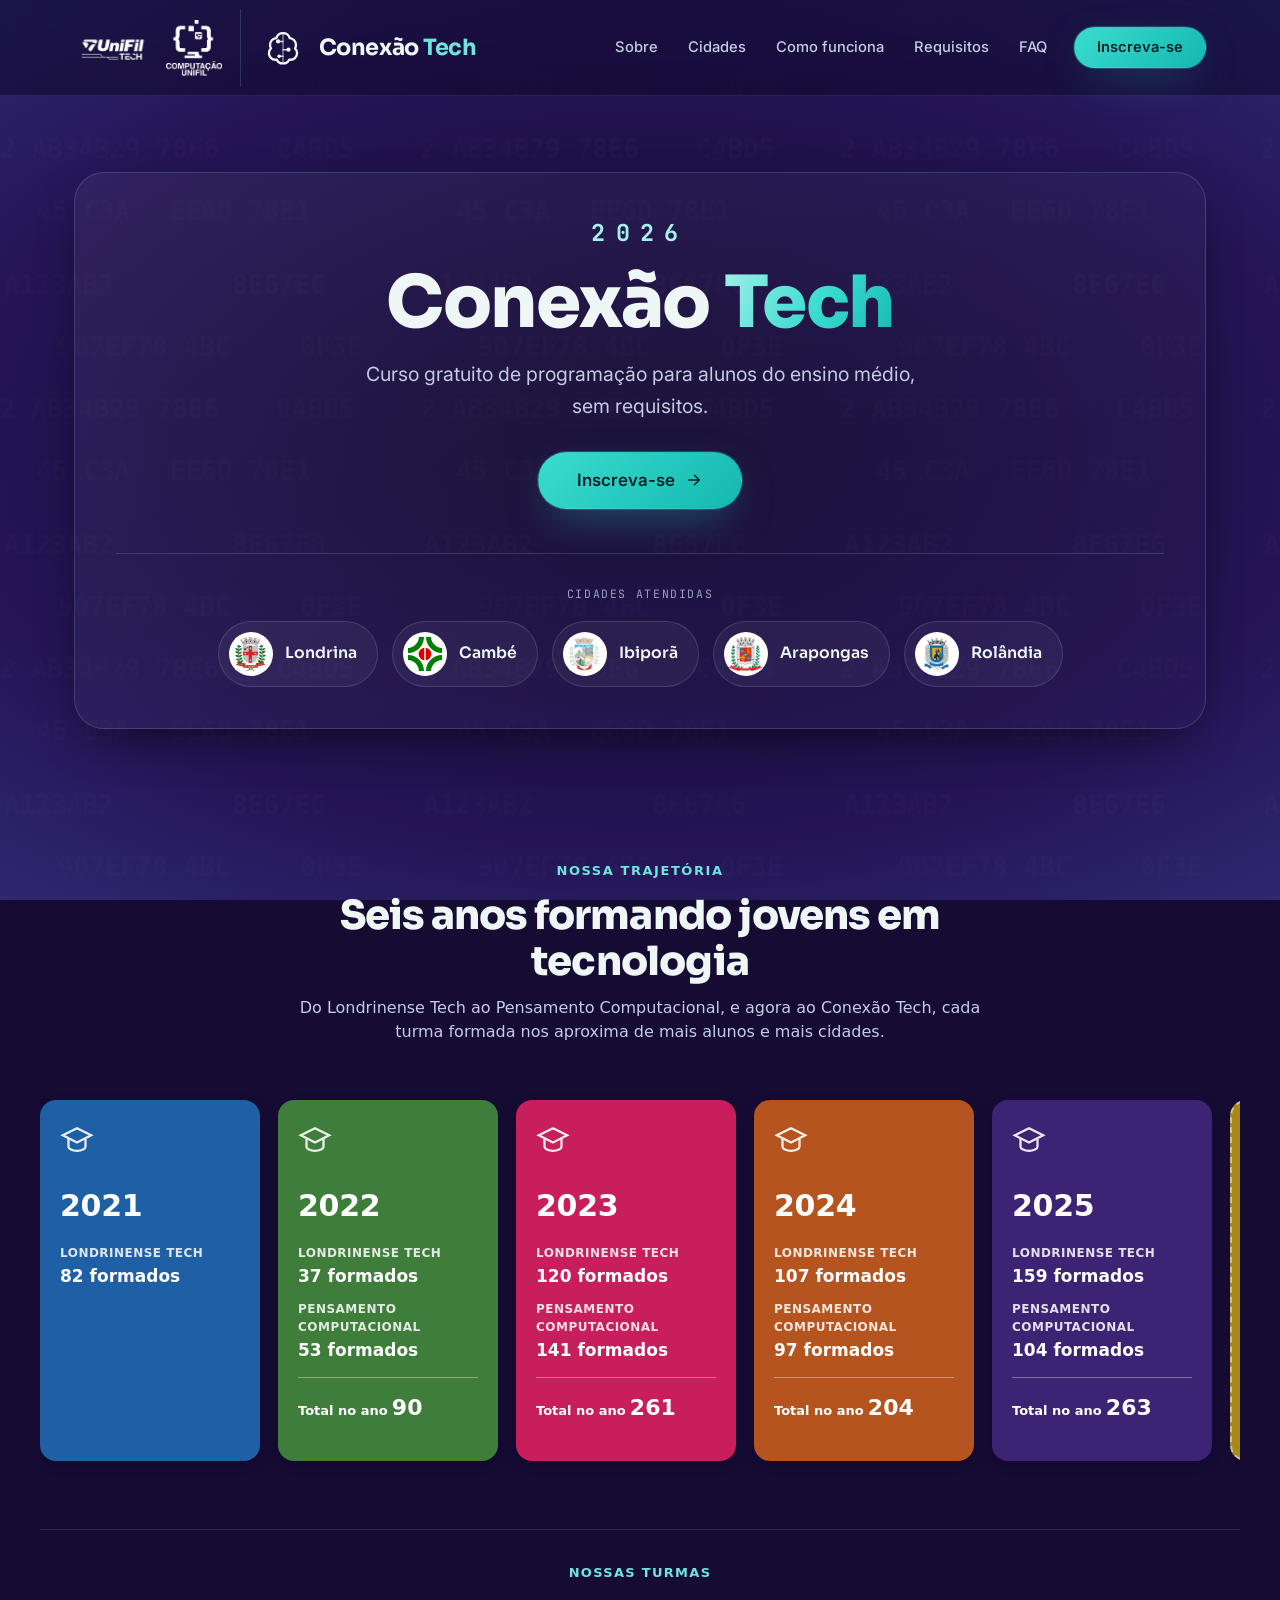
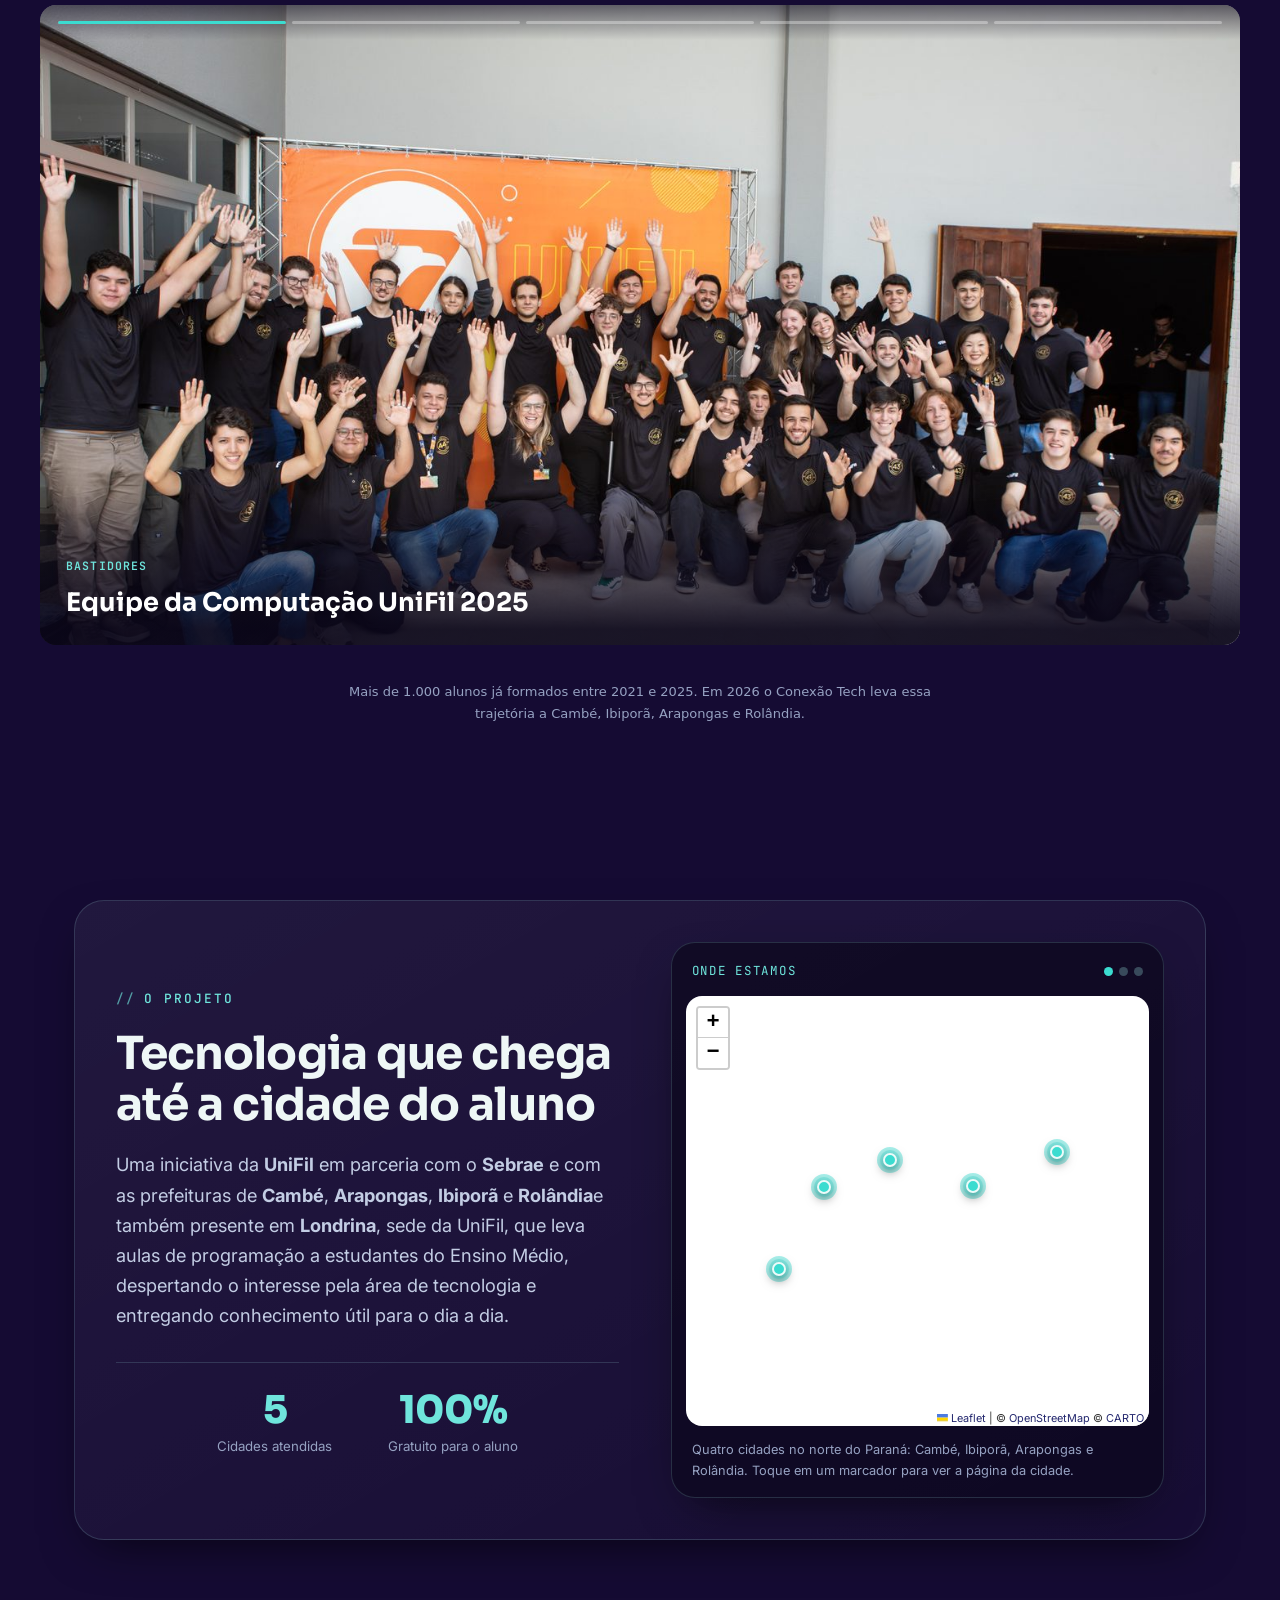
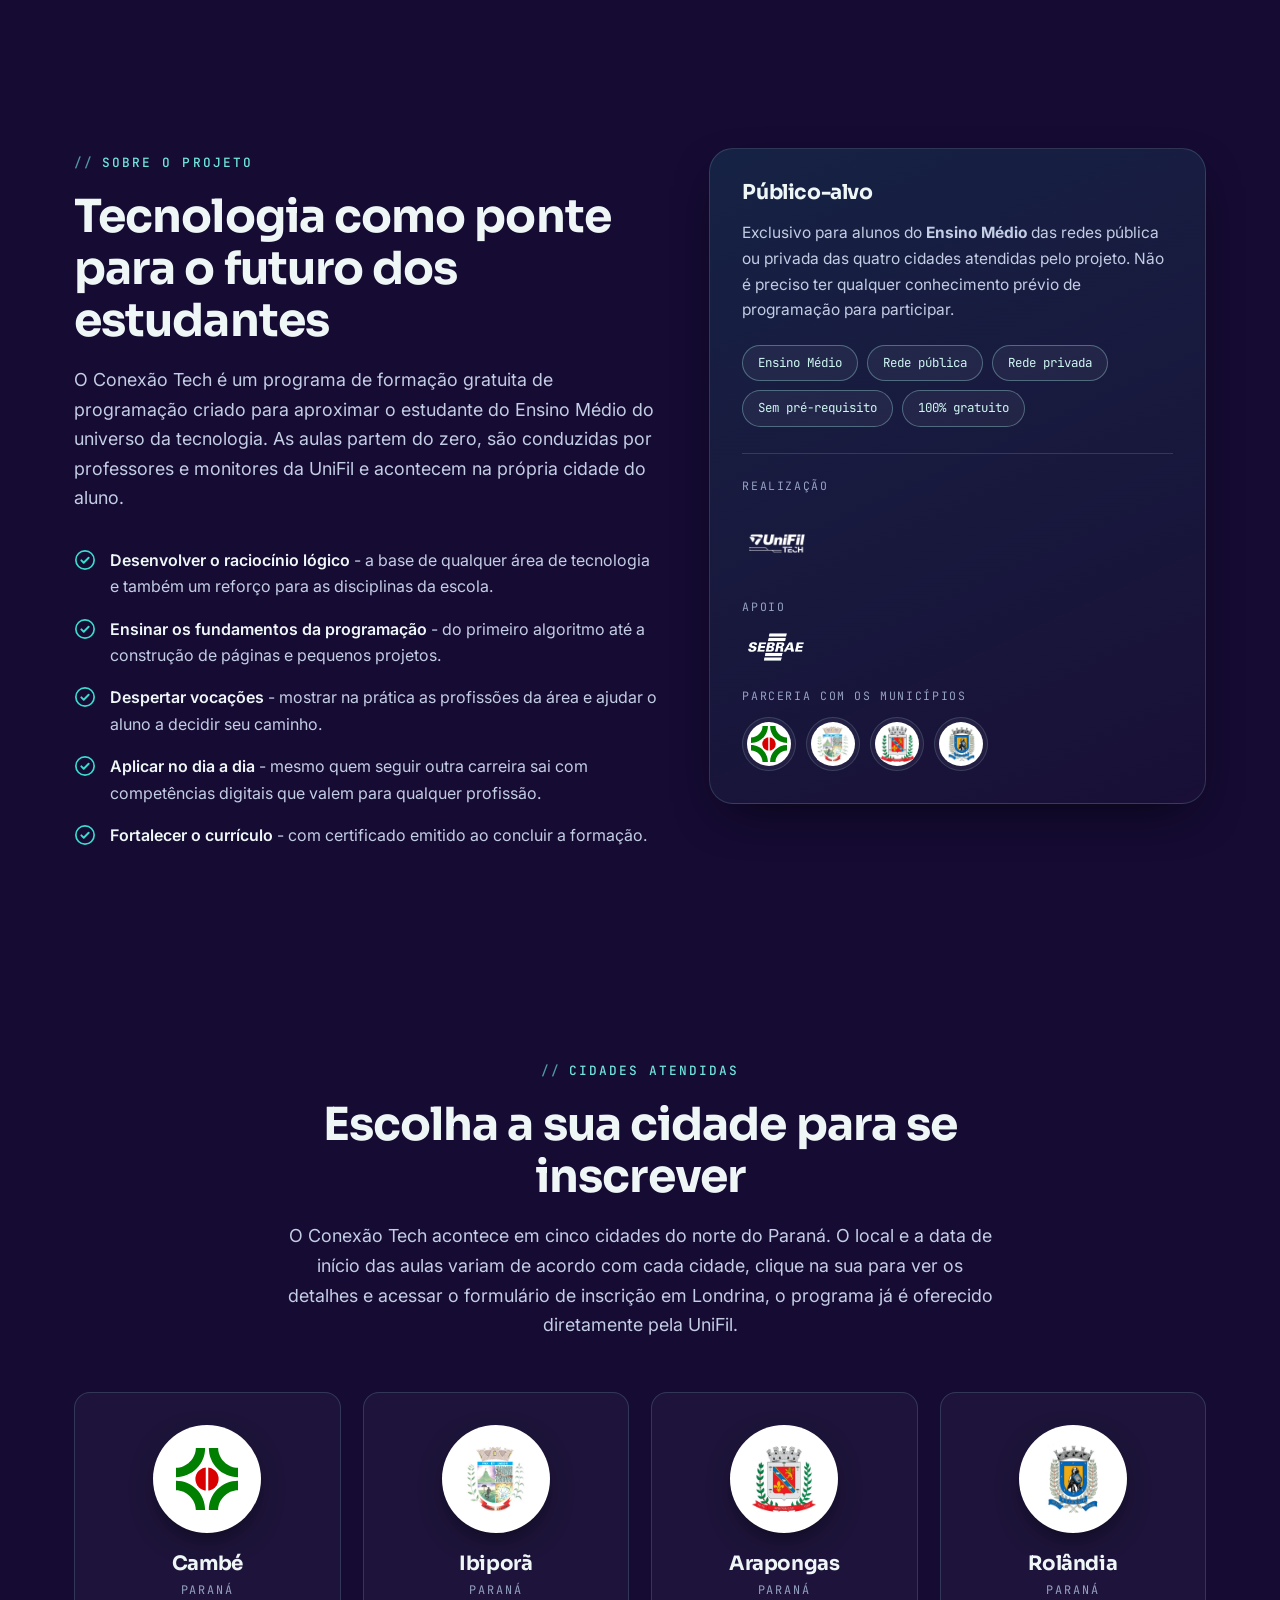
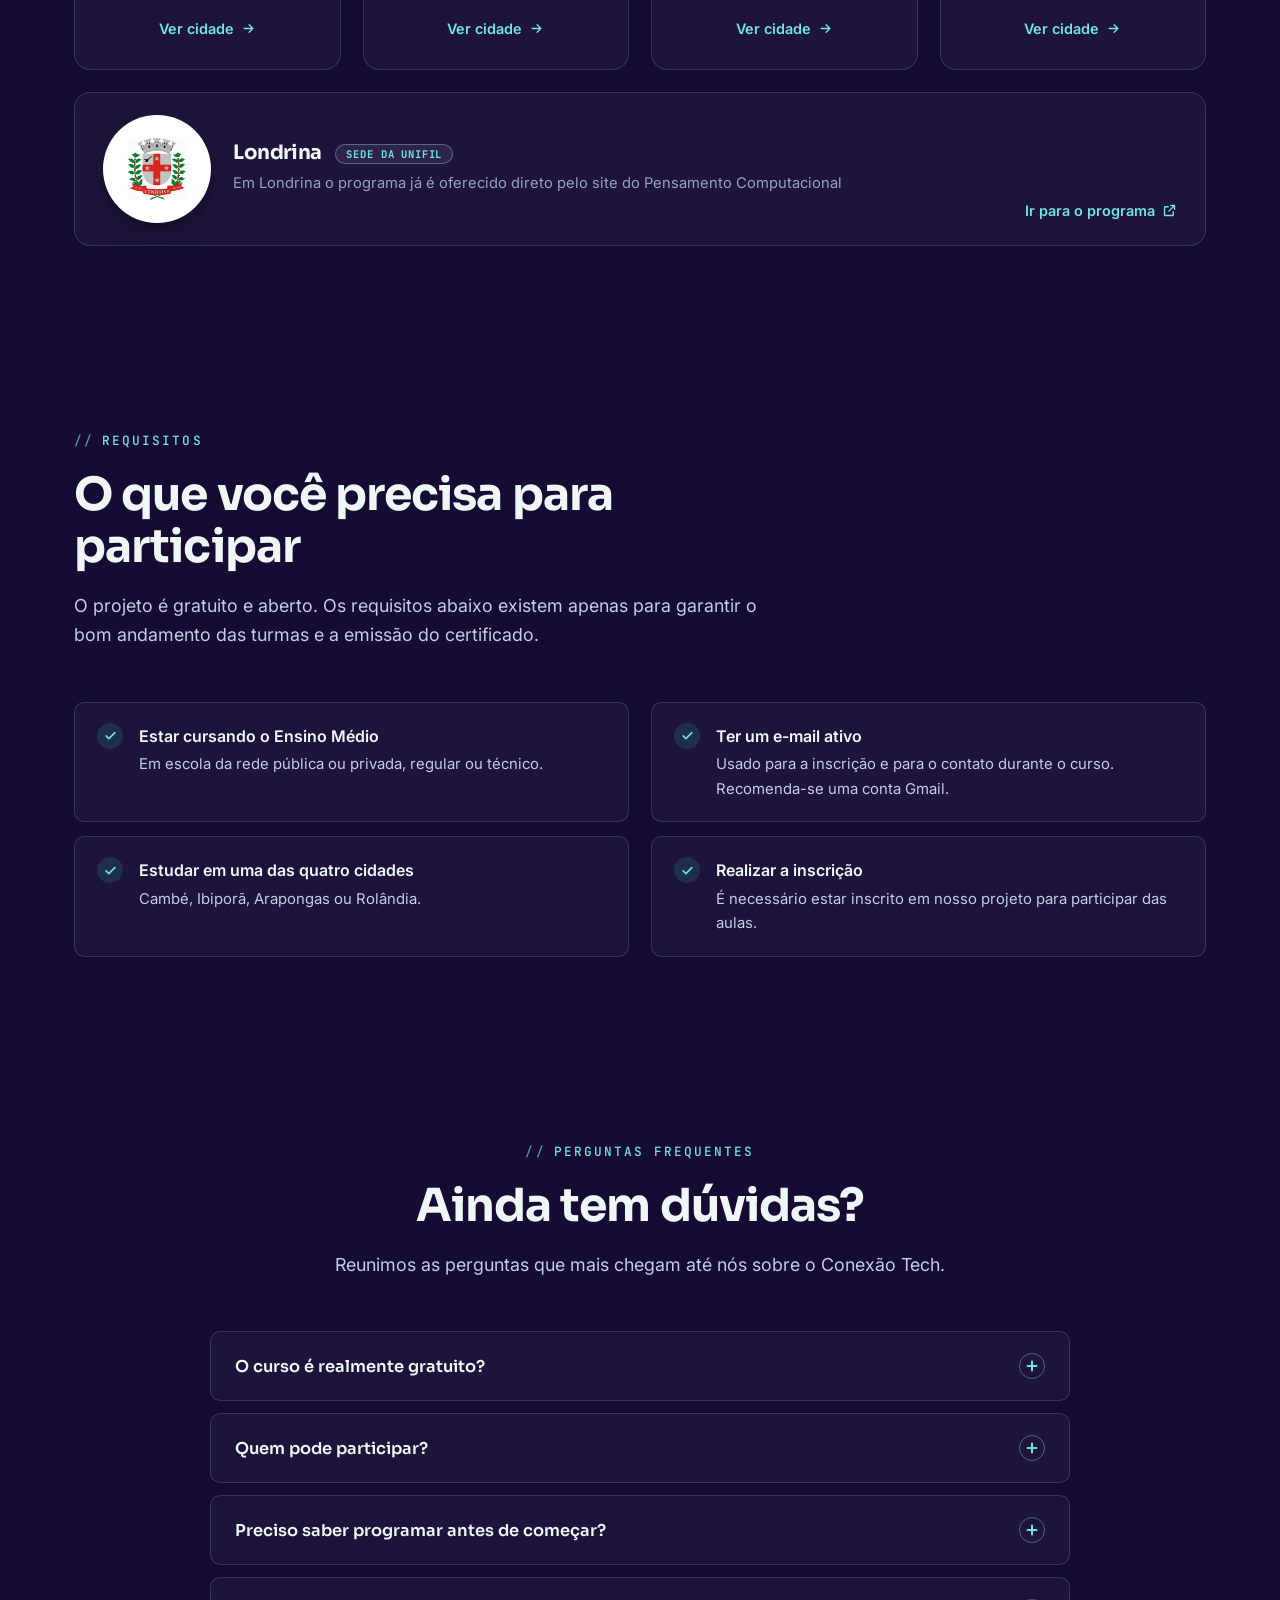
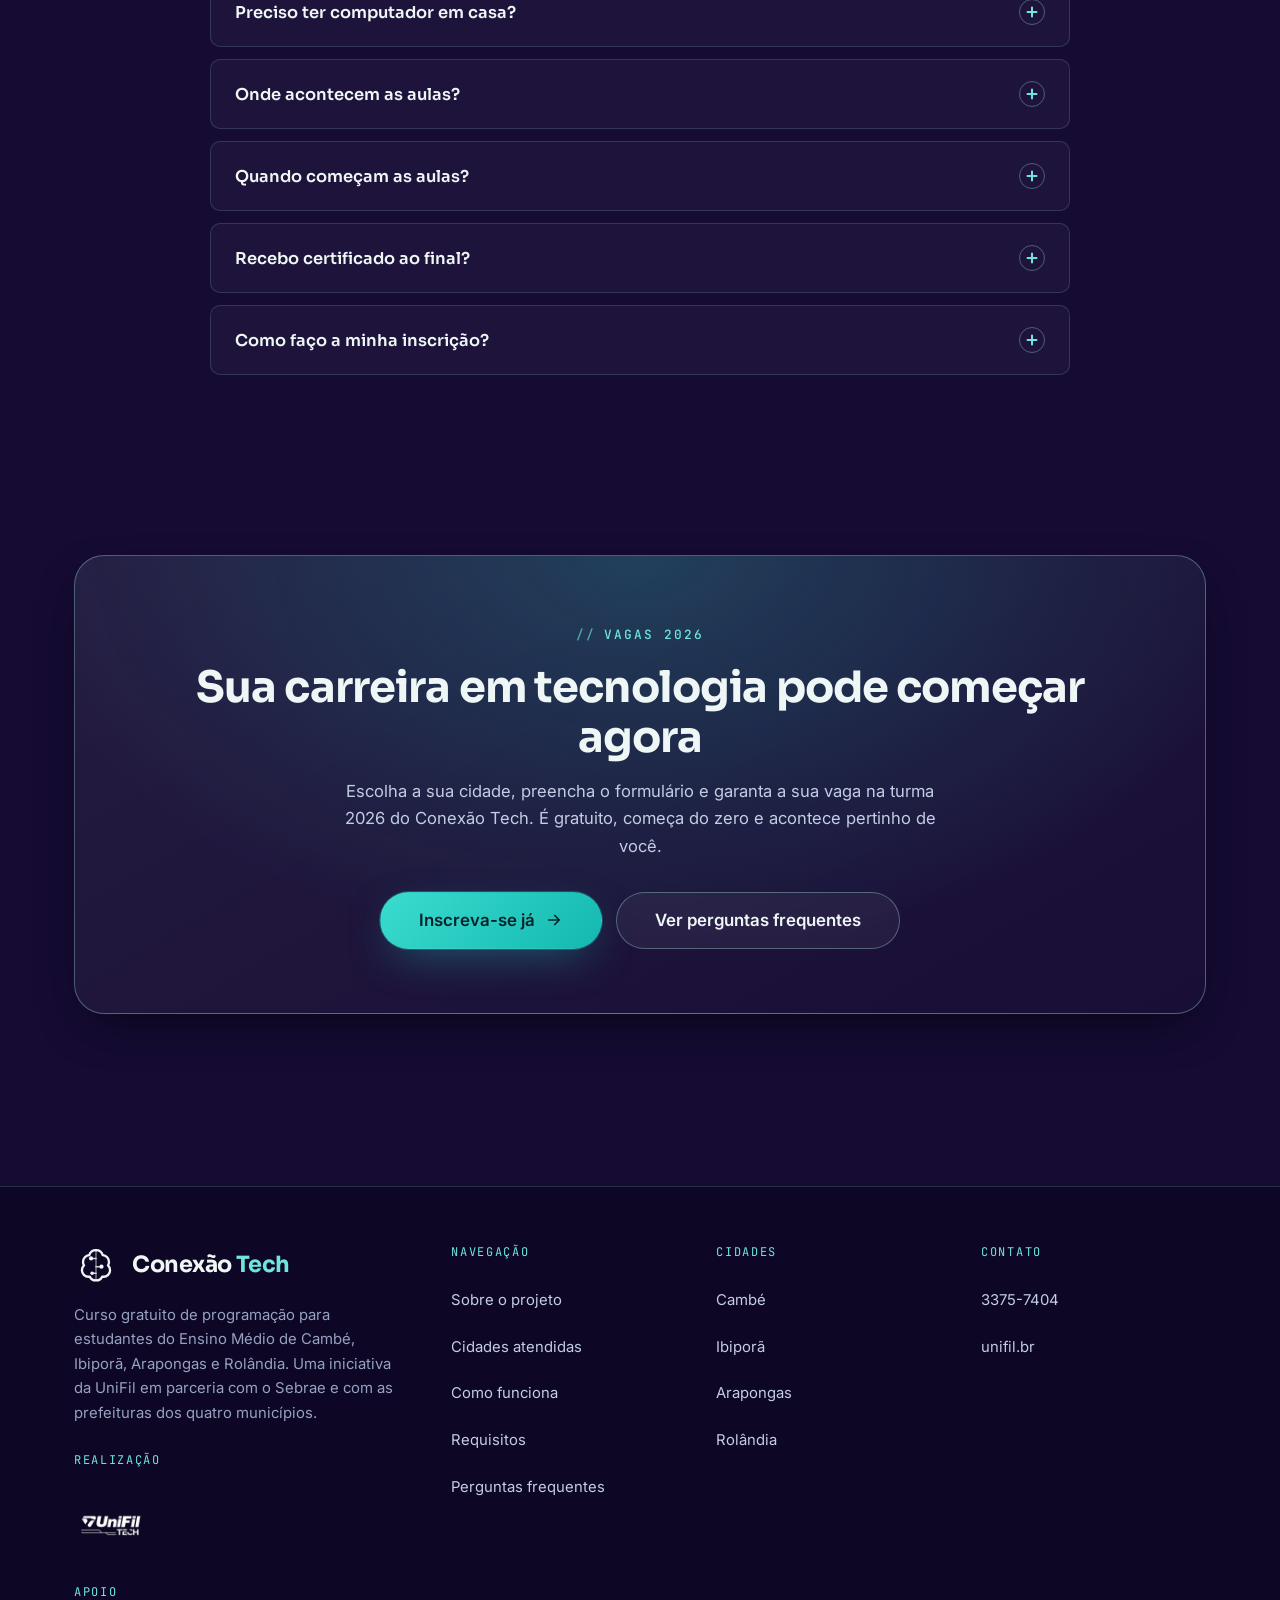
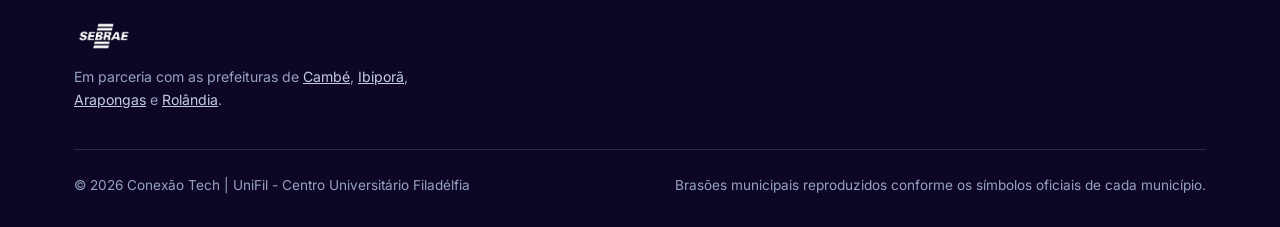
==== index.html @ 0df966fc "Adicionado Número de Telefone" ====
<!DOCTYPE html>
<html lang="pt-BR">
<head>
  <meta charset="UTF-8">
  <meta name="viewport" content="width=device-width, initial-scale=1">
  <title>Conexão Tech 2026 | UniFil</title>
  <meta name="description" content="Conexão Tech é um curso gratuito de programação para estudantes do Ensino Médio de Cambé, Ibiporã, Arapongas e Rolândia (PR). Uma iniciativa da UniFil em parceria com o Sebrae.">
  <meta name="theme-color" content="#150b33">

  <!-- TROQUE https://exemplo.com.br pelo domínio real ao publicar (og:image e
       canonical exigem URL absoluta para funcionar no WhatsApp e no Facebook). -->
  <link rel="canonical" href="https://exemplo.com.br/">

  <meta property="og:type" content="website">
  <meta property="og:url" content="https://exemplo.com.br/">
  <meta property="og:title" content="Conexão Tech 2026 — Curso gratuito de programação">
  <meta property="og:description" content="Formação gratuita em programação para alunos do Ensino Médio de Cambé, Ibiporã, Arapongas e Rolândia (PR).">
  <meta property="og:locale" content="pt_BR">
  <meta property="og:image" content="https://exemplo.com.br/assets/og-cover.jpg">
  <meta property="og:image:width" content="1200">
  <meta property="og:image:height" content="630">
  <meta property="og:image:alt" content="Conexão Tech 2026 — curso gratuito de programação em Cambé, Ibiporã, Arapongas e Rolândia. Realização UniFil e Sebrae.">
  <meta name="twitter:card" content="summary_large_image">

  <link rel="icon" href="assets/favicon.svg" type="image/svg+xml">
  <link rel="apple-touch-icon" href="assets/favicon.svg">

  <link rel="preconnect" href="https://fonts.googleapis.com">
  <link rel="preconnect" href="https://fonts.gstatic.com" crossorigin>
  <link href="https://fonts.googleapis.com/css2?family=Sora:wght@400;600;700;800&family=Inter:wght@400;500;600;700&family=JetBrains+Mono:wght@400;500;700&display=swap" rel="stylesheet">

  <!-- Leaflet — biblioteca de mapa, hospedada localmente em assets/vendor/leaflet/
       (sem chave de API, sem serviço externo pago). -->
  <link rel="stylesheet" href="assets/vendor/leaflet/leaflet.css">

  <link rel="stylesheet" href="assets/css/styles.css">

  <!-- Marca que o JS está ativo: sem isso, o conteúdo com animação de entrada
       é exibido normalmente em vez de ficar invisível. -->
  <script>document.documentElement.classList.add('js');</script>
</head>
<body>

<a class="skip-link" href="#conteudo">Pular para o conteúdo</a>

<!-- =====================================================================
     HEADER FIXO — repetido em todas as páginas do site
     ================================================================== -->
<header class="site-header">
  <div class="container">
    <!-- Logos institucionais, sempre no início da barra: UniFil primeiro,
         Computação UniFil em seguida. Os arquivos em assets/logos/ são
         compartilhados por todas as páginas — trocá-los atualiza o site todo. -->
    <div class="header-brands">
      <a class="header-brand" href="https://unifil.br" target="_blank" rel="noopener"
         aria-label="UniFil — Centro Universitário Filadélfia, realizadora do projeto (abre em nova aba)">
        <img class="header-brand__logo logo-unifil" src="assets/logos/unifil.png" alt="UniFil" width="320" height="320">
      </a>
      <a class="header-brand header-brand--square" href="https://unifil.br/pensamentocomputacional/" target="_blank" rel="noopener"
         aria-label="Computação UniFil (abre em nova aba)">
        <img class="header-brand__logo" src="assets/logos/computacao-unifil.png" alt="Computação UniFil" width="237" height="238">
      </a>
    </div>

    <a class="brand" href="index.html" aria-label="Conexão Tech — página inicial">
      <svg class="brand__mark" viewBox="0 0 40 40" fill="none" aria-hidden="true" focusable="false">
        <path d="M20 6.5c-2.9 0-5.3 1.9-6.1 4.5-3.2.3-5.7 3-5.7 6.2 0 1.2.3 2.3.9 3.2-1.2 1.1-1.9 2.6-1.9 4.3 0 3.3 2.7 6 6 6 .4 0 .8 0 1.2-.1.9 2 2.9 3.4 5.2 3.4"
              stroke="currentColor" stroke-width="2.1" stroke-linecap="round" stroke-linejoin="round"/>
        <path d="M20 6.5c2.9 0 5.3 1.9 6.1 4.5 3.2.3 5.7 3 5.7 6.2 0 1.2-.3 2.3-.9 3.2 1.2 1.1 1.9 2.6 1.9 4.3 0 3.3-2.7 6-6 6-.4 0-.8 0-1.2-.1-.9 2-2.9 3.4-5.2 3.4"
              stroke="currentColor" stroke-width="2.1" stroke-linecap="round" stroke-linejoin="round"/>
        <path d="M20 7v27" stroke="currentColor" stroke-width="1.3" opacity=".5"/>
        <path d="M20 14h-4.5M20 21.5h5M20 27.5h-3.5" stroke="currentColor" stroke-width="1.4" stroke-linecap="round" opacity=".85"/>
        <circle cx="15.5" cy="14" r="1.9" fill="currentColor"/>
        <circle cx="25" cy="21.5" r="1.9" fill="currentColor"/>
        <circle cx="16.5" cy="27.5" r="1.6" fill="currentColor"/>
      </svg>
      <span class="brand__name">Conexão <span>Tech</span></span>
    </a>

    <nav class="nav" id="menu-principal" aria-label="Navegação principal">
      <a class="nav__link" href="index.html#sobre">Sobre</a>
      <a class="nav__link" href="index.html#cidades">Cidades</a>
      <a class="nav__link" href="index.html#como-funciona">Como funciona</a>
      <a class="nav__link" href="index.html#requisitos">Requisitos</a>
      <a class="nav__link" href="index.html#faq">FAQ</a>
      <a class="btn btn--primary header-cta" href="index.html#cidades">Inscreva-se</a>
    </nav>

    <button class="nav-toggle" type="button" aria-expanded="false" aria-controls="menu-principal" aria-label="Abrir menu">
      <span></span><span></span><span></span>
    </button>
  </div>
</header>

<main id="conteudo">

  <!-- ===================================================================
       HERO — título, chamada, inscrição e loop das cidades atendidas
       ================================================================ -->
  <section class="hero hero--intro">
    <div class="container">
      <div class="hero__frame">
        <div class="hero__stack">

          <p class="hero__year">2026</p>
          <h1 class="hero__title">Conexão <span>Tech</span></h1>

          <p class="hero__text">
            Curso gratuito de programação para alunos do ensino médio, sem requisitos.
          </p>

          <div class="hero__actions">
            <a class="btn btn--primary btn--lg" href="#cidades">
              Inscreva-se
              <svg class="btn__icon" viewBox="0 0 24 24" fill="none" aria-hidden="true">
                <path d="M5 12h14M13 6l6 6-6 6" stroke="currentColor" stroke-width="2.2" stroke-linecap="round" stroke-linejoin="round"/>
              </svg>
            </a>
          </div>

          <!-- Loop de logos das cidades atendidas.
               A faixa traz DUAS cópias da mesma lista: a segunda existe só para
               que o deslocamento de -50% recomece sem emenda visível, por isso
               vai marcada com aria-hidden e fora da ordem de tabulação. -->
          <div class="logo-loop">
            <p class="logo-loop__label" id="logo-loop-titulo">Cidades atendidas</p>

            <div class="logo-loop__viewport">
              <div class="logo-loop__track" aria-labelledby="logo-loop-titulo">

                <a class="logo-loop__item" href="https://unifil.br/pensamentocomputacional/" target="_blank" rel="noopener">
                  <span class="logo-loop__crest"><img src="assets/brasoes/londrina.jpg" alt="" width="200" height="200" loading="lazy"></span>
                  Londrina
                </a>
                <a class="logo-loop__item" href="cambe.html">
                  <span class="logo-loop__crest"><img src="assets/brasoes/cambe.svg" alt="" width="200" height="200" loading="lazy"></span>
                  Cambé
                </a>
                <a class="logo-loop__item" href="ibipora.html">
                  <span class="logo-loop__crest"><img src="assets/brasoes/ibipora.jpg" alt="" width="200" height="200" loading="lazy"></span>
                  Ibiporã
                </a>
                <a class="logo-loop__item" href="arapongas.html">
                  <span class="logo-loop__crest"><img src="assets/brasoes/arapongas.jpg" alt="" width="200" height="200" loading="lazy"></span>
                  Arapongas
                </a>
                <a class="logo-loop__item" href="rolandia.html">
                  <span class="logo-loop__crest"><img src="assets/brasoes/rolandia.jpg" alt="" width="200" height="200" loading="lazy"></span>
                  Rolândia
                </a>

                <!-- cópia técnica, apenas para o loop contínuo -->
                <a class="logo-loop__item" href="https://unifil.br/pensamentocomputacional/" target="_blank" rel="noopener" aria-hidden="true" tabindex="-1">
                  <span class="logo-loop__crest"><img src="assets/brasoes/londrina.jpg" alt="" width="200" height="200" loading="lazy"></span>
                  Londrina
                </a>
                <a class="logo-loop__item" href="cambe.html" aria-hidden="true" tabindex="-1">
                  <span class="logo-loop__crest"><img src="assets/brasoes/cambe.svg" alt="" width="200" height="200" loading="lazy"></span>
                  Cambé
                </a>
                <a class="logo-loop__item" href="ibipora.html" aria-hidden="true" tabindex="-1">
                  <span class="logo-loop__crest"><img src="assets/brasoes/ibipora.jpg" alt="" width="200" height="200" loading="lazy"></span>
                  Ibiporã
                </a>
                <a class="logo-loop__item" href="arapongas.html" aria-hidden="true" tabindex="-1">
                  <span class="logo-loop__crest"><img src="assets/brasoes/arapongas.jpg" alt="" width="200" height="200" loading="lazy"></span>
                  Arapongas
                </a>
                <a class="logo-loop__item" href="rolandia.html" aria-hidden="true" tabindex="-1">
                  <span class="logo-loop__crest"><img src="assets/brasoes/rolandia.jpg" alt="" width="200" height="200" loading="lazy"></span>
                  Rolândia
                </a>

              </div>
            </div>
          </div>

        </div>
      </div>
    </div>
  </section>

  <!-- ===================================================================
       LINHA DO TEMPO — Londrinense Tech + Pensamento Computacional
       ================================================================ -->
  <section id="linha-do-tempo" aria-labelledby="lt-titulo">
    <div class="lt-cabecalho">
      <span class="lt-eyebrow">Nossa trajetória</span>
      <h2 id="lt-titulo">Seis anos formando jovens em tecnologia</h2>
      <p class="lt-sub">
        Do Londrinense Tech ao Pensamento Computacional, e agora ao Conexão Tech,
        cada turma formada nos aproxima de mais alunos e mais cidades.
      </p>
    </div>

    <div class="lt-trilha" role="list">

      <article class="lt-card ano-2021" role="listitem">
        <svg class="lt-icone" viewBox="0 0 24 24" fill="none" stroke="currentColor" stroke-width="1.6">
          <path d="M12 3 2 8l10 5 10-5-10-5Z"/><path d="M6 10.5V16c0 1.5 2.7 3 6 3s6-1.5 6-3v-5.5"/>
        </svg>
        <div class="lt-ano">2021</div>
        <div class="lt-linha">
          <strong>Londrinense Tech</strong>
          <span class="lt-valor">82 formados</span>
        </div>
      </article>

      <article class="lt-card ano-2022" role="listitem">
        <svg class="lt-icone" viewBox="0 0 24 24" fill="none" stroke="currentColor" stroke-width="1.6">
          <path d="M12 3 2 8l10 5 10-5-10-5Z"/><path d="M6 10.5V16c0 1.5 2.7 3 6 3s6-1.5 6-3v-5.5"/>
        </svg>
        <div class="lt-ano">2022</div>
        <div class="lt-linha">
          <strong>Londrinense Tech</strong>
          <span class="lt-valor">37 formados</span>
        </div>
        <div class="lt-linha">
          <strong>Pensamento Computacional</strong>
          <span class="lt-valor">53 formados</span>
        </div>
        <div class="lt-total">
          <strong>Total no ano</strong>
          <span class="lt-valor">90</span>
        </div>
      </article>

      <article class="lt-card ano-2023" role="listitem">
        <svg class="lt-icone" viewBox="0 0 24 24" fill="none" stroke="currentColor" stroke-width="1.6">
          <path d="M12 3 2 8l10 5 10-5-10-5Z"/><path d="M6 10.5V16c0 1.5 2.7 3 6 3s6-1.5 6-3v-5.5"/>
        </svg>
        <div class="lt-ano">2023</div>
        <div class="lt-linha">
          <strong>Londrinense Tech</strong>
          <span class="lt-valor">120 formados</span>
        </div>
        <div class="lt-linha">
          <strong>Pensamento Computacional</strong>
          <span class="lt-valor">141 formados</span>
        </div>
        <div class="lt-total">
          <strong>Total no ano</strong>
          <span class="lt-valor">261</span>
        </div>
      </article>

      <article class="lt-card ano-2024" role="listitem">
        <svg class="lt-icone" viewBox="0 0 24 24" fill="none" stroke="currentColor" stroke-width="1.6">
          <path d="M12 3 2 8l10 5 10-5-10-5Z"/><path d="M6 10.5V16c0 1.5 2.7 3 6 3s6-1.5 6-3v-5.5"/>
        </svg>
        <div class="lt-ano">2024</div>
        <div class="lt-linha">
          <strong>Londrinense Tech</strong>
          <span class="lt-valor">107 formados</span>
        </div>
        <div class="lt-linha">
          <strong>Pensamento Computacional</strong>
          <span class="lt-valor">97 formados</span>
        </div>
        <div class="lt-total">
          <strong>Total no ano</strong>
          <span class="lt-valor">204</span>
        </div>
      </article>

      <article class="lt-card ano-2025" role="listitem">
        <svg class="lt-icone" viewBox="0 0 24 24" fill="none" stroke="currentColor" stroke-width="1.6">
          <path d="M12 3 2 8l10 5 10-5-10-5Z"/><path d="M6 10.5V16c0 1.5 2.7 3 6 3s6-1.5 6-3v-5.5"/>
        </svg>
        <div class="lt-ano">2025</div>
        <div class="lt-linha">
          <strong>Londrinense Tech</strong>
          <span class="lt-valor">159 formados</span>
        </div>
        <div class="lt-linha">
          <strong>Pensamento Computacional</strong>
          <span class="lt-valor">104 formados</span>
        </div>
        <div class="lt-total">
          <strong>Total no ano</strong>
          <span class="lt-valor">263</span>
        </div>
      </article>

      <article class="lt-card ano-2026 andamento" role="listitem">
        <svg class="lt-icone" viewBox="0 0 24 24" fill="none" stroke="currentColor" stroke-width="1.6">
          <path d="M12 3 2 8l10 5 10-5-10-5Z"/><path d="M6 10.5V16c0 1.5 2.7 3 6 3s6-1.5 6-3v-5.5"/>
        </svg>
        <div class="lt-ano">2026</div>
        <div class="lt-linha">
          <strong>Londrinense Tech</strong>
          <span class="lt-valor">em andamento</span>
        </div>
        <div class="lt-linha">
          <strong>Pensamento Computacional</strong>
          <span class="lt-valor">em andamento</span>
        </div>
        <div class="lt-total">
          <strong>Conexão Tech chega a 4 novas cidades</strong>
        </div>
      </article>

    </div>

    <!-- =================================================================
         GALERIA — slideshow com fotos reais, troca automaticamente.
         Sem moldura: a imagem ocupa o espaço inteiro, com a barra de
         progresso e a legenda sobrepostas nela. Para adicionar/trocar uma
         foto: duplique um <li class="slide__item"> dentro de slide__trilha,
         ajuste o src/alt/legenda, e adicione o segmento correspondente em
         slide__progresso (mesma ordem/quantidade). data-intervalo, no
         data-slideshow, controla o tempo entre trocas (em milissegundos).
         ================================================================== -->
    <div class="lt-galeria">
      <p class="lt-galeria__titulo">Nossas turmas</p>

      <div class="slide" data-slideshow data-intervalo="10000"
           role="region" aria-roledescription="carrossel" aria-label="Fotos das turmas e formaturas do Conexão Tech">

        <div class="slide__viewport">
          <div class="slide__progresso" role="tablist" aria-label="Selecionar foto">
            <button class="slide__seg is-ativo" type="button" role="tab" aria-selected="true" aria-label="Foto 1 de 5"><span class="slide__seg-fill"></span></button>
            <button class="slide__seg" type="button" role="tab" aria-selected="false" aria-label="Foto 2 de 5"><span class="slide__seg-fill"></span></button>
            <button class="slide__seg" type="button" role="tab" aria-selected="false" aria-label="Foto 3 de 5"><span class="slide__seg-fill"></span></button>
            <button class="slide__seg" type="button" role="tab" aria-selected="false" aria-label="Foto 4 de 5"><span class="slide__seg-fill"></span></button>
            <button class="slide__seg" type="button" role="tab" aria-selected="false" aria-label="Foto 5 de 5"><span class="slide__seg-fill"></span></button>
          </div>

          <ul class="slide__trilha">

            <li class="slide__item is-ativo" role="group" aria-roledescription="slide" aria-label="1 de 5">
              <img src="assets/galeria/galeria-01-equipe-unifil.jpg" alt="Equipe do curso de Computação da UniFil reunida, todos com as mãos levantadas, em frente a um painel laranja da UniFil.">
              <div class="slide__legenda">
                <span class="slide__legenda-tag">Bastidores</span>
                <p>Equipe da Computação UniFil 2025</p>
              </div>
            </li>

            <li class="slide__item" role="group" aria-roledescription="slide" aria-label="2 de 5">
              <img src="assets/galeria/galeria-02-equipe-unifil.jpg" alt="Cinco integrantes da equipe da Computação UniFil posando sorrindo em frente ao painel laranja da UniFil.">
              <div class="slide__legenda">
                <span class="slide__legenda-tag">Bastidores</span>
                <p>Equipe da Computação UniFil 2025</p>
              </div>
            </li>

            <li class="slide__item" role="group" aria-roledescription="slide" aria-label="3 de 5">
              <img src="assets/galeria/galeria-03-formatura-pensamento-computacional.jpg" alt="Alunos no palco segurando certificados na formatura do Pensamento Computacional 2025, com o telão do evento ao fundo.">
              <div class="slide__legenda">
                <span class="slide__legenda-tag">Formatura 2025</span>
                <p>Pensamento Computacional</p>
              </div>
            </li>

            <li class="slide__item" role="group" aria-roledescription="slide" aria-label="4 de 5">
              <img src="assets/galeria/galeria-04-formatura-pensamento-computacional.jpg" alt="Outro ângulo da formatura do Pensamento Computacional 2025, com alunos formados e plateia em primeiro plano.">
              <div class="slide__legenda">
                <span class="slide__legenda-tag">Formatura 2025</span>
                <p>Pensamento Computacional</p>
              </div>
            </li>

            <li class="slide__item" role="group" aria-roledescription="slide" aria-label="5 de 5">
              <img src="assets/galeria/galeria-05-aula-pratica.jpg" alt="Alunos em uma aula prática de programação, sentados em computadores com exercícios de código nas telas.">
              <div class="slide__legenda">
                <span class="slide__legenda-tag">Em sala</span>
                <p>Aula prática de programação</p>
              </div>
            </li>

          </ul>

          <button class="slide__seta slide__seta--ant" type="button" aria-label="Foto anterior">
            <svg viewBox="0 0 24 24" fill="none" stroke="currentColor" stroke-width="2"><path d="M15 5 8 12l7 7"/></svg>
          </button>
          <button class="slide__seta slide__seta--prox" type="button" aria-label="Próxima foto">
            <svg viewBox="0 0 24 24" fill="none" stroke="currentColor" stroke-width="2"><path d="M9 5l7 7-7 7"/></svg>
          </button>
        </div>
      </div>
    </div>

    <p class="lt-rodape">
      Mais de 1.000 alunos já formados entre 2021 e 2025. Em 2026 o Conexão Tech leva essa
      trajetória a Cambé, Ibiporã, Arapongas e Rolândia.
    </p>
  </section>

  <!-- ===================================================================
       PANORAMA — números do projeto e mapa. Este conteúdo dividia o hero
       antes da nova abertura e passou a ocupar a faixa logo abaixo dele.
       ================================================================ -->
  <section class="section" id="panorama">
    <div class="container">
      <div class="hero__frame">
        <div class="hero__grid">

          <div class="hero__intro">
            <p class="eyebrow">O projeto</p>
            <h2 class="section-title">Tecnologia que chega até a cidade do aluno</h2>

            <p class="hero__text">
              Uma iniciativa da <strong>UniFil</strong> em parceria com o <strong>Sebrae</strong> e com as prefeituras
              de <strong>Cambé</strong>, <strong>Arapongas</strong>, <strong>Ibiporã</strong> e <strong>Rolândia</strong>e também presente em <strong>Londrina</strong>, sede da UniFil, que leva aulas de programação a estudantes do Ensino Médio,
              despertando o interesse pela área de tecnologia e entregando conhecimento útil para o dia a dia.
            </p>

            <!-- <dt> antes de <dd> conforme exige a lista de definição;
                 a ordem visual é invertida no CSS. -->
            <dl class="stats">
              <div class="stat">
                <dt class="stat__label">Cidades atendidas</dt>
                <dd class="stat__value" data-count="5">0</dd>
              </div>
              <div class="stat">
                <dt class="stat__label">Gratuito para o aluno</dt>
                <dd class="stat__value" data-count="100" data-suffix="%">0%</dd>
              </div>
            </dl>
          </div>

          <!-- Mapa real das cidades atendidas (Leaflet + tiles claros) -->
          <div class="map-panel">
            <div class="map-panel__head">
              <span class="map-panel__title">Onde estamos</span>
              <span class="map-panel__dots" aria-hidden="true"><i></i><i></i><i></i></span>
            </div>

            <!-- role="region" e não "img": o mapa contém marcadores e controles
                 focáveis, que role="img" removeria da árvore de acessibilidade. -->
            <div id="mapa" role="region"
                 aria-label="Mapa do norte do Paraná com marcações nas cidades de Londrina, Cambé, Ibiporã, Arapongas e Rolândia."></div>

            <p class="map-panel__note">
              Quatro cidades no norte do Paraná: Cambé, Ibiporã, Arapongas e Rolândia.
              Toque em um marcador para ver a página da cidade.
            </p>
          </div>

        </div>
      </div>
    </div>
  </section>

  <!-- ===================================================================
       SOBRE O PROJETO
       ================================================================ -->
  <section class="section" id="sobre">
    <div class="container">
      <div class="about__layout">

        <div class="reveal">
          <p class="eyebrow">Sobre o projeto</p>
          <h2 class="section-title">Tecnologia como ponte para o futuro dos estudantes</h2>
          <p class="section-lead section-lead--gap">
            O Conexão Tech é um programa de formação gratuita de programação criado para
            aproximar o estudante do Ensino Médio do universo da tecnologia. As aulas partem do zero,
            são conduzidas por professores e monitores da UniFil e acontecem na própria cidade do aluno.
          </p>

          <ul class="checklist">
            <li>
              <svg viewBox="0 0 24 24" fill="none" aria-hidden="true"><circle cx="12" cy="12" r="10" stroke="currentColor" stroke-width="1.8"/><path d="M8 12.4l2.6 2.6L16 9.6" stroke="currentColor" stroke-width="2.1" stroke-linecap="round" stroke-linejoin="round"/></svg>
              <span><strong>Desenvolver o raciocínio lógico</strong> - a base de qualquer área de tecnologia e também um reforço para as disciplinas da escola.</span>
            </li>
            <li>
              <svg viewBox="0 0 24 24" fill="none" aria-hidden="true"><circle cx="12" cy="12" r="10" stroke="currentColor" stroke-width="1.8"/><path d="M8 12.4l2.6 2.6L16 9.6" stroke="currentColor" stroke-width="2.1" stroke-linecap="round" stroke-linejoin="round"/></svg>
              <span><strong>Ensinar os fundamentos da programação</strong> - do primeiro algoritmo até a construção de páginas e pequenos projetos.</span>
            </li>
            <li>
              <svg viewBox="0 0 24 24" fill="none" aria-hidden="true"><circle cx="12" cy="12" r="10" stroke="currentColor" stroke-width="1.8"/><path d="M8 12.4l2.6 2.6L16 9.6" stroke="currentColor" stroke-width="2.1" stroke-linecap="round" stroke-linejoin="round"/></svg>
              <span><strong>Despertar vocações</strong> - mostrar na prática as profissões da área e ajudar o aluno a decidir seu caminho.</span>
            </li>
            <li>
              <svg viewBox="0 0 24 24" fill="none" aria-hidden="true"><circle cx="12" cy="12" r="10" stroke="currentColor" stroke-width="1.8"/><path d="M8 12.4l2.6 2.6L16 9.6" stroke="currentColor" stroke-width="2.1" stroke-linecap="round" stroke-linejoin="round"/></svg>
              <span><strong>Aplicar no dia a dia</strong> - mesmo quem seguir outra carreira sai com competências digitais que valem para qualquer profissão.</span>
            </li>
            <li>
              <svg viewBox="0 0 24 24" fill="none" aria-hidden="true"><circle cx="12" cy="12" r="10" stroke="currentColor" stroke-width="1.8"/><path d="M8 12.4l2.6 2.6L16 9.6" stroke="currentColor" stroke-width="2.1" stroke-linecap="round" stroke-linejoin="round"/></svg>
              <span><strong>Fortalecer o currículo</strong> - com certificado emitido ao concluir a formação.</span>
            </li>
          </ul>
        </div>

        <aside class="panel reveal" data-delay="1">
          <h3 class="panel__title">Público-alvo</h3>
          <p class="panel__text">
            Exclusivo para alunos do <strong>Ensino Médio</strong> das redes pública ou privada das
            quatro cidades atendidas pelo projeto. Não é preciso ter qualquer conhecimento prévio
            de programação para participar.
          </p>

          <div class="tag-list">
            <span class="tag">Ensino Médio</span>
            <span class="tag">Rede pública</span>
            <span class="tag">Rede privada</span>
            <span class="tag">Sem pré-requisito</span>
            <span class="tag">100% gratuito</span>
          </div>

          <div class="partners">
            <p class="partners__label">Realização</p>
            <div class="partners__names">
              <a href="https://unifil.br" target="_blank" rel="noopener"
                 aria-label="UniFil — Centro Universitário Filadélfia (abre em nova aba)">
                <img class="partners__logo logo-unifil" src="assets/logos/unifil.png" alt="UniFil" width="320" height="320" loading="lazy">
              </a>
            </div>

            <p class="partners__label partners__label--gap">Apoio</p>
            <div class="partners__names">
              <a href="https://sebrae.com.br" target="_blank" rel="noopener" aria-label="Sebrae (abre em nova aba)">
                <img class="partners__logo" src="assets/logos/sebrae.png" alt="Sebrae" width="500" height="281" loading="lazy">
              </a>
            </div>

            <!-- Cada município leva ao site oficial da prefeitura; o brasão
                 substitui o nome por extenso (mesmo medalhão branco usado
                 em .logo-loop__crest, no hero). -->
            <p class="partners__label partners__label--gap">Parceria com os municípios</p>
            <ul class="partners__cities">
              <li>
                <a href="https://www.cambe.pr.gov.br/" target="_blank" rel="noopener"
                   aria-label="Prefeitura de Cambé (abre em nova aba)">
                  <span class="partner-city__crest"><img src="assets/brasoes/cambe.svg" alt="" width="200" height="200" loading="lazy"></span>
                </a>
              </li>
              <li>
                <a href="https://www.ibipora.pr.gov.br/" target="_blank" rel="noopener"
                   aria-label="Prefeitura de Ibiporã (abre em nova aba)">
                  <span class="partner-city__crest"><img src="assets/brasoes/ibipora.jpg" alt="" width="200" height="200" loading="lazy"></span>
                </a>
              </li>
              <li>
                <a href="https://www.arapongas.pr.gov.br/" target="_blank" rel="noopener"
                   aria-label="Prefeitura de Arapongas (abre em nova aba)">
                  <span class="partner-city__crest"><img src="assets/brasoes/arapongas.jpg" alt="" width="200" height="200" loading="lazy"></span>
                </a>
              </li>
              <li>
                <a href="https://www.rolandia.pr.gov.br/" target="_blank" rel="noopener"
                   aria-label="Prefeitura de Rolândia (abre em nova aba)">
                  <span class="partner-city__crest"><img src="assets/brasoes/rolandia.jpg" alt="" width="200" height="200" loading="lazy"></span>
                </a>
              </li>
            </ul>
          </div>
        </aside>

      </div>
    </div>
  </section>

  <!-- ===================================================================
       CIDADES ATENDIDAS
       ================================================================ -->
  <section class="section" id="cidades">
    <div class="container">
      <div class="section-head section-head--center reveal">
        <p class="eyebrow">Cidades atendidas</p>
        <h2 class="section-title">Escolha a sua cidade para se inscrever</h2>
        <p class="section-lead">
          O Conexão Tech acontece em cinco cidades do norte do Paraná. O local e a data de
          início das aulas variam de acordo com cada cidade, clique na sua para ver os detalhes
          e acessar o formulário de inscrição em Londrina, o programa já é oferecido diretamente
          pela UniFil.
        </p>
      </div>

      <div class="grid grid--4">
        <a class="city-card reveal" href="cambe.html">
          <span class="crest"><img src="assets/brasoes/cambe.svg" alt="Brasão oficial do município de Cambé" width="108" height="108" loading="lazy"></span>
          <h3 class="city-card__name">Cambé</h3>
          <p class="city-card__state">Paraná</p>
          <span class="city-card__cta">
            Ver cidade
            <svg viewBox="0 0 24 24" fill="none" aria-hidden="true"><path d="M5 12h14M13 6l6 6-6 6" stroke="currentColor" stroke-width="2.2" stroke-linecap="round" stroke-linejoin="round"/></svg>
          </span>
        </a>

        <a class="city-card reveal" data-delay="1" href="ibipora.html">
          <span class="crest crest--mid"><img src="assets/brasoes/ibipora.jpg" alt="Brasão oficial do município de Ibiporã" width="108" height="108" loading="lazy"></span>
          <h3 class="city-card__name">Ibiporã</h3>
          <p class="city-card__state">Paraná</p>
          <span class="city-card__cta">
            Ver cidade
            <svg viewBox="0 0 24 24" fill="none" aria-hidden="true"><path d="M5 12h14M13 6l6 6-6 6" stroke="currentColor" stroke-width="2.2" stroke-linecap="round" stroke-linejoin="round"/></svg>
          </span>
        </a>

        <a class="city-card reveal" data-delay="2" href="arapongas.html">
          <span class="crest crest--mid"><img src="assets/brasoes/arapongas.jpg" alt="Brasão oficial do município de Arapongas" width="108" height="108" loading="lazy"></span>
          <h3 class="city-card__name">Arapongas</h3>
          <p class="city-card__state">Paraná</p>
          <span class="city-card__cta">
            Ver cidade
            <svg viewBox="0 0 24 24" fill="none" aria-hidden="true"><path d="M5 12h14M13 6l6 6-6 6" stroke="currentColor" stroke-width="2.2" stroke-linecap="round" stroke-linejoin="round"/></svg>
          </span>
        </a>

        <a class="city-card reveal" data-delay="3" href="rolandia.html">
          <span class="crest crest--tall"><img src="assets/brasoes/rolandia.jpg" alt="Brasão oficial do município de Rolândia" width="108" height="108" loading="lazy"></span>
          <h3 class="city-card__name">Rolândia</h3>
          <p class="city-card__state">Paraná</p>
          <span class="city-card__cta">
            Ver cidade
            <svg viewBox="0 0 24 24" fill="none" aria-hidden="true"><path d="M5 12h14M13 6l6 6-6 6" stroke="currentColor" stroke-width="2.2" stroke-linecap="round" stroke-linejoin="round"/></svg>
          </span>
        </a>
      </div>

      <!-- Londrina não é uma cidade-satélite mobilizada pelo Conexão Tech: é a
           sede da UniFil, onde o Pensamento Computacional já roda direto pela
           universidade. Por isso fica fora da grade das 4 cidades e leva ao
           site oficial do programa, em vez de uma página local. -->
      <a class="city-card city-card--wide reveal" data-delay="4"
         href="https://unifil.br/pensamentocomputacional/" target="_blank" rel="noopener"
         aria-label="Londrina — inscreva-se diretamente no site do Pensamento Computacional da UniFil (abre em nova aba)">
        <span class="crest"><img src="assets/brasoes/londrina.jpg" alt="Brasão oficial do município de Londrina" width="108" height="108" loading="lazy"></span>
        <span class="city-card__wide-text">
          <h3 class="city-card__name">Londrina <span class="city-card__badge">Sede da UniFil</span></h3>
          <p class="city-card__state">Em Londrina o programa já é oferecido direto pelo site do Pensamento Computacional</p>
        </span>
        <span class="city-card__cta">
          Ir para o programa
          <svg viewBox="0 0 24 24" fill="none" aria-hidden="true"><path d="M14 4h6v6M20 4l-9 9M18 14v5a1 1 0 0 1-1 1H5a1 1 0 0 1-1-1V7a1 1 0 0 1 1-1h5" stroke="currentColor" stroke-width="2.2" stroke-linecap="round" stroke-linejoin="round"/></svg>
        </span>
      </a>
    </div>
  </section>

  <!-- ===================================================================
       REQUISITOS DE PARTICIPAÇÃO
       ================================================================ -->
  <section class="section section--tight" id="requisitos">
    <div class="container">
      <div class="section-head reveal">
        <p class="eyebrow">Requisitos</p>
        <h2 class="section-title">O que você precisa para participar</h2>
        <p class="section-lead">
          O projeto é gratuito e aberto. Os requisitos abaixo existem apenas para garantir o bom
          andamento das turmas e a emissão do certificado.
        </p>
      </div>

      <div class="grid grid--2">
        <ul class="req-list reveal">
          <li class="req">
            <span class="req__mark"><svg viewBox="0 0 24 24" fill="none" aria-hidden="true"><path d="M5 12.6l4.4 4.4L19 7.4" stroke="currentColor" stroke-width="2.6" stroke-linecap="round" stroke-linejoin="round"/></svg></span>
            <div>
              <p class="req__title">Estar cursando o Ensino Médio</p>
              <p class="req__text">Em escola da rede pública ou privada, regular ou técnico.</p>
            </div>
          </li>
          <li class="req">
            <span class="req__mark"><svg viewBox="0 0 24 24" fill="none" aria-hidden="true"><path d="M5 12.6l4.4 4.4L19 7.4" stroke="currentColor" stroke-width="2.6" stroke-linecap="round" stroke-linejoin="round"/></svg></span>
            <div>
              <p class="req__title">Estudar em uma das quatro cidades</p>
              <p class="req__text">Cambé, Ibiporã, Arapongas ou Rolândia.</p>
            </div>
          </li>
          
        </ul>

        <ul class="req-list reveal" data-delay="1">
          <li class="req">
            <span class="req__mark"><svg viewBox="0 0 24 24" fill="none" aria-hidden="true"><path d="M5 12.6l4.4 4.4L19 7.4" stroke="currentColor" stroke-width="2.6" stroke-linecap="round" stroke-linejoin="round"/></svg></span>
            <div>
              <p class="req__title">Ter um e-mail ativo</p>
              <p class="req__text">Usado para a inscrição e para o contato durante o curso. Recomenda-se uma conta Gmail.</p>
            </div>
          </li>
          <li class="req">
            <span class="req__mark"><svg viewBox="0 0 24 24" fill="none" aria-hidden="true"><path d="M5 12.6l4.4 4.4L19 7.4" stroke="currentColor" stroke-width="2.6" stroke-linecap="round" stroke-linejoin="round"/></svg></span>
            <div>
              <p class="req__title">Realizar a inscrição</p>
              <p class="req__text">É necessário estar inscrito em nosso projeto para participar das aulas.</p>
            </div>
          </li>
        </ul>
      </div>
    </div>
  </section>

  <!-- ===================================================================
       FAQ
       ================================================================ -->
  <section class="section" id="faq">
    <div class="container">
      <div class="section-head section-head--center reveal">
        <p class="eyebrow">Perguntas frequentes</p>
        <h2 class="section-title">Ainda tem dúvidas?</h2>
        <p class="section-lead">Reunimos as perguntas que mais chegam até nós sobre o Conexão Tech.</p>
      </div>

      <div class="faq reveal">

        <div class="faq-item">
          <h3>
            <button class="faq-item__btn" type="button" aria-expanded="false" aria-controls="faq-1" id="faq-btn-1">
              <span>O curso é realmente gratuito?</span>
              <span class="faq-item__icon" aria-hidden="true"></span>
            </button>
          </h3>
          <div class="faq-item__panel" id="faq-1" role="region" aria-labelledby="faq-btn-1" aria-hidden="true">
            <div class="faq-item__inner"><div>
              Sim. O Conexão Tech é uma iniciativa gratuita da UniFil em parceria com o Sebrae e com as
              prefeituras de Cambé, Ibiporã, Arapongas e Rolândia.
              Não há mensalidade, taxa de inscrição nem custo com material para o estudante.
            </div></div>
          </div>
        </div>

        <div class="faq-item">
          <h3>
            <button class="faq-item__btn" type="button" aria-expanded="false" aria-controls="faq-2" id="faq-btn-2">
              <span>Quem pode participar?</span>
              <span class="faq-item__icon" aria-hidden="true"></span>
            </button>
          </h3>
          <div class="faq-item__panel" id="faq-2" role="region" aria-labelledby="faq-btn-2" aria-hidden="true">
            <div class="faq-item__inner"><div>
              Alunos que estejam cursando o Ensino Médio em escolas das redes pública ou privada de
              Cambé, Ibiporã, Arapongas ou Rolândia.
            </div></div>
          </div>
        </div>

        <div class="faq-item">
          <h3>
            <button class="faq-item__btn" type="button" aria-expanded="false" aria-controls="faq-3" id="faq-btn-3">
              <span>Preciso saber programar antes de começar?</span>
              <span class="faq-item__icon" aria-hidden="true"></span>
            </button>
          </h3>
          <div class="faq-item__panel" id="faq-3" role="region" aria-labelledby="faq-btn-3" aria-hidden="true">
            <div class="faq-item__inner"><div>
              Não. As aulas começam do zero, pela lógica de programação. Nenhum conhecimento prévio
              é exigido, só vontade de aprender.
            </div></div>
          </div>
        </div>

        <div class="faq-item">
          <h3>
            <button class="faq-item__btn" type="button" aria-expanded="false" aria-controls="faq-4" id="faq-btn-4">
              <span>Preciso ter computador em casa?</span>
              <span class="faq-item__icon" aria-hidden="true"></span>
            </button>
          </h3>
          <div class="faq-item__panel" id="faq-4" role="region" aria-labelledby="faq-btn-4" aria-hidden="true">
            <div class="faq-item__inner"><div>
              As aulas são revezadas entre aulas no modelo presencial e remoto. No modelo presencial há a presença de equipamentos especializados para a realização das aulas. No modelo remoto as aulas são adaptadas para atender tanto a dispositvos como celular, tablet quanto computadores.
            </div></div>
          </div>
        </div>

        <div class="faq-item">
          <h3>
            <button class="faq-item__btn" type="button" aria-expanded="false" aria-controls="faq-5" id="faq-btn-5">
              <span>Onde acontecem as aulas?</span>
              <span class="faq-item__icon" aria-hidden="true"></span>
            </button>
          </h3>
          <div class="faq-item__panel" id="faq-5" role="region" aria-labelledby="faq-btn-5" aria-hidden="true">
            <div class="faq-item__inner"><div>
              O local é definido de acordo com cada cidade. Após a inscrição, você recebe por e-mail
              o endereço, os dias e o horário da turma do seu município.
            </div></div>
          </div>
        </div>

        <div class="faq-item">
          <h3>
            <button class="faq-item__btn" type="button" aria-expanded="false" aria-controls="faq-6" id="faq-btn-6">
              <span>Quando começam as aulas?</span>
              <span class="faq-item__icon" aria-hidden="true"></span>
            </button>
          </h3>
          <div class="faq-item__panel" id="faq-6" role="region" aria-labelledby="faq-btn-6" aria-hidden="true">
            <div class="faq-item__inner"><div>
              A data de início varia de acordo com cada cidade. O calendário da sua turma é informado
              na confirmação da inscrição.
            </div></div>
          </div>
        </div>

        <div class="faq-item">
          <h3>
            <button class="faq-item__btn" type="button" aria-expanded="false" aria-controls="faq-7" id="faq-btn-7">
              <span>Recebo certificado ao final?</span>
              <span class="faq-item__icon" aria-hidden="true"></span>
            </button>
          </h3>
          <div class="faq-item__panel" id="faq-7" role="region" aria-labelledby="faq-btn-7" aria-hidden="true">
            <div class="faq-item__inner"><div>
              Sim. Os estudantes que cumprirem a frequência mínima e entregarem as atividades
              propostas recebem o certificado do Conexão Tech na formatura da turma.
            </div></div>
          </div>
        </div>

        <div class="faq-item">
          <h3>
            <button class="faq-item__btn" type="button" aria-expanded="false" aria-controls="faq-8" id="faq-btn-8">
              <span>Como faço a minha inscrição?</span>
              <span class="faq-item__icon" aria-hidden="true"></span>
            </button>
          </h3>
          <div class="faq-item__panel" id="faq-8" role="region" aria-labelledby="faq-btn-8" aria-hidden="true">
            <div class="faq-item__inner"><div>
              Vá até a seção <a href="#cidades">Cidades atendidas</a>, clique no seu município e use o
              botão de inscrição da página. O formulário leva poucos minutos para ser preenchido.
            </div></div>
          </div>
        </div>

      </div>
    </div>
  </section>

  <!-- ===================================================================
       CTA FINAL
       ================================================================ -->
  <section class="section section--tight">
    <div class="container">
      <div class="cta-band reveal">
        <p class="eyebrow eyebrow--center">Vagas 2026</p>
        <h2 class="cta-band__title">Sua carreira em tecnologia pode começar agora</h2>
        <p class="cta-band__text">
          Escolha a sua cidade, preencha o formulário e garanta a sua vaga na turma 2026 do
          Conexão Tech. É gratuito, começa do zero e acontece pertinho de você.
        </p>
        <div class="cta-band__actions">
          <a class="btn btn--primary btn--lg" href="#cidades">
            Inscreva-se já
            <svg class="btn__icon" viewBox="0 0 24 24" fill="none" aria-hidden="true">
              <path d="M5 12h14M13 6l6 6-6 6" stroke="currentColor" stroke-width="2.2" stroke-linecap="round" stroke-linejoin="round"/>
            </svg>
          </a>
          <a class="btn btn--ghost btn--lg" href="#faq">Ver perguntas frequentes</a>
        </div>
      </div>
    </div>
  </section>

</main>

<!-- =====================================================================
     RODAPÉ
     ================================================================== -->
<footer class="site-footer">
  <div class="container">
    <div class="footer__grid">

      <div>
        <a class="brand" href="index.html" aria-label="Conexão Tech — página inicial">
          <svg class="brand__mark" viewBox="0 0 40 40" fill="none" aria-hidden="true" focusable="false">
            <path d="M20 6.5c-2.9 0-5.3 1.9-6.1 4.5-3.2.3-5.7 3-5.7 6.2 0 1.2.3 2.3.9 3.2-1.2 1.1-1.9 2.6-1.9 4.3 0 3.3 2.7 6 6 6 .4 0 .8 0 1.2-.1.9 2 2.9 3.4 5.2 3.4"
                  stroke="currentColor" stroke-width="2.1" stroke-linecap="round" stroke-linejoin="round"/>
            <path d="M20 6.5c2.9 0 5.3 1.9 6.1 4.5 3.2.3 5.7 3 5.7 6.2 0 1.2-.3 2.3-.9 3.2 1.2 1.1 1.9 2.6 1.9 4.3 0 3.3-2.7 6-6 6-.4 0-.8 0-1.2-.1-.9 2-2.9 3.4-5.2 3.4"
                  stroke="currentColor" stroke-width="2.1" stroke-linecap="round" stroke-linejoin="round"/>
            <path d="M20 7v27" stroke="currentColor" stroke-width="1.3" opacity=".5"/>
            <path d="M20 14h-4.5M20 21.5h5M20 27.5h-3.5" stroke="currentColor" stroke-width="1.4" stroke-linecap="round" opacity=".85"/>
            <circle cx="15.5" cy="14" r="1.9" fill="currentColor"/>
            <circle cx="25" cy="21.5" r="1.9" fill="currentColor"/>
            <circle cx="16.5" cy="27.5" r="1.6" fill="currentColor"/>
          </svg>
          <span class="brand__name">Conexão <span>Tech</span></span>
        </a>
        <p class="footer__about">
          Curso gratuito de programação para estudantes do Ensino Médio de Cambé, Ibiporã,
          Arapongas e Rolândia. Uma iniciativa da UniFil em parceria com o Sebrae e com as
          prefeituras dos quatro municípios.
        </p>

        <!-- Realização e parcerias — repetido em todas as páginas -->
        <div class="footer__partners">
          <p class="footer__title">Realização</p>
          <div class="footer__partners-row">
            <a href="https://unifil.br" target="_blank" rel="noopener"
               aria-label="UniFil — Centro Universitário Filadélfia (abre em nova aba)">
              <img class="logo-unifil" src="assets/logos/unifil.png" alt="UniFil" width="320" height="320">
            </a>
          </div>

          <p class="footer__title footer__title--gap">Apoio</p>
          <div class="footer__partners-row">
            <a href="https://sebrae.com.br" target="_blank" rel="noopener" aria-label="Sebrae (abre em nova aba)"><img src="assets/logos/sebrae.png" alt="Sebrae" width="500" height="281"></a>
          </div>
          <p class="footer__partners-note">
            Em parceria com as prefeituras de <a href="https://www.cambe.pr.gov.br/" target="_blank" rel="noopener">Cambé</a>, <a href="https://www.ibipora.pr.gov.br/" target="_blank" rel="noopener">Ibiporã</a>, <a href="https://www.arapongas.pr.gov.br/" target="_blank" rel="noopener">Arapongas</a> e <a href="https://www.rolandia.pr.gov.br/" target="_blank" rel="noopener">Rolândia</a>.
          </p>
        </div>
      </div>

      <div>
        <p class="footer__title">Navegação</p>
        <ul class="footer__list">
          <li><a href="index.html#sobre">Sobre o projeto</a></li>
          <li><a href="index.html#cidades">Cidades atendidas</a></li>
          <li><a href="index.html#como-funciona">Como funciona</a></li>
          <li><a href="index.html#requisitos">Requisitos</a></li>
          <li><a href="index.html#faq">Perguntas frequentes</a></li>
        </ul>
      </div>

      <div>
        <p class="footer__title">Cidades</p>
        <ul class="footer__list">
          <li><a href="cambe.html">Cambé</a></li>
          <li><a href="ibipora.html">Ibiporã</a></li>
          <li><a href="arapongas.html">Arapongas</a></li>
          <li><a href="rolandia.html">Rolândia</a></li>
        </ul>
      </div>

      <div>
        <p class="footer__title">Contato</p>
        <ul class="footer__list footer__contact">
          <!-- TROQUE pelos canais oficiais do Conexão Tech antes de publicar. -->
          <!-- <li><a href="mailto:INSERIR_EMAIL_DO_PROJETO">INSERIR_EMAIL_DO_PROJETO</a></li> -->
          <li><a>3375-7404</a></li>
          <li><a href="https://unifil.br" target="_blank" rel="noopener">unifil.br</a></li>
        </ul>
      </div>

    </div>

    <div class="footer__bottom">
      <p>&copy; <span data-ano>2026</span> Conexão Tech | UniFil - Centro Universitário Filadélfia</p>
      <p>Brasões municipais reproduzidos conforme os símbolos oficiais de cada município.</p>
    </div>
  </div>
</footer>

<!-- Barra de ação fixa: cobre o trecho do mobile em que o conteúdo persuasivo
     rola por várias telas sem nenhuma saída para ação. -->
<div class="action-bar">
  <a class="btn btn--primary" href="#cidades">Escolher minha cidade</a>
</div>

<!-- Leaflet precisa estar carregado antes de assets/js/main.js iniciar o mapa;
     como os dois usam "defer", eles rodam nessa mesma ordem, depois do HTML
     ser todo interpretado e antes do DOMContentLoaded. -->
<script src="assets/vendor/leaflet/leaflet.js" defer></script>
<script src="assets/js/main.js" defer></script>

</body>
</html>
---- assets/vendor/leaflet/leaflet.css ----
/* required styles */

.leaflet-pane,
.leaflet-tile,
.leaflet-marker-icon,
.leaflet-marker-shadow,
.leaflet-tile-container,
.leaflet-pane > svg,
.leaflet-pane > canvas,
.leaflet-zoom-box,
.leaflet-image-layer,
.leaflet-layer {
	position: absolute;
	left: 0;
	top: 0;
	}
.leaflet-container {
	overflow: hidden;
	}
.leaflet-tile,
.leaflet-marker-icon,
.leaflet-marker-shadow {
	-webkit-user-select: none;
	   -moz-user-select: none;
	        user-select: none;
	  -webkit-user-drag: none;
	}
/* Prevents IE11 from highlighting tiles in blue */
.leaflet-tile::selection {
	background: transparent;
}
/* Safari renders non-retina tile on retina better with this, but Chrome is worse */
.leaflet-safari .leaflet-tile {
	image-rendering: -webkit-optimize-contrast;
	}
/* hack that prevents hw layers "stretching" when loading new tiles */
.leaflet-safari .leaflet-tile-container {
	width: 1600px;
	height: 1600px;
	-webkit-transform-origin: 0 0;
	}
.leaflet-marker-icon,
.leaflet-marker-shadow {
	display: block;
	}
/* .leaflet-container svg: reset svg max-width decleration shipped in Joomla! (joomla.org) 3.x */
/* .leaflet-container img: map is broken in FF if you have max-width: 100% on tiles */
.leaflet-container .leaflet-overlay-pane svg {
	max-width: none !important;
	max-height: none !important;
	}
.leaflet-container .leaflet-marker-pane img,
.leaflet-container .leaflet-shadow-pane img,
.leaflet-container .leaflet-tile-pane img,
.leaflet-container img.leaflet-image-layer,
.leaflet-container .leaflet-tile {
	max-width: none !important;
	max-height: none !important;
	width: auto;
	padding: 0;
	}

.leaflet-container img.leaflet-tile {
	/* See: https://bugs.chromium.org/p/chromium/issues/detail?id=600120 */
	mix-blend-mode: plus-lighter;
}

.leaflet-container.leaflet-touch-zoom {
	-ms-touch-action: pan-x pan-y;
	touch-action: pan-x pan-y;
	}
.leaflet-container.leaflet-touch-drag {
	-ms-touch-action: pinch-zoom;
	/* Fallback for FF which doesn't support pinch-zoom */
	touch-action: none;
	touch-action: pinch-zoom;
}
.leaflet-container.leaflet-touch-drag.leaflet-touch-zoom {
	-ms-touch-action: none;
	touch-action: none;
}
.leaflet-container {
	-webkit-tap-highlight-color: transparent;
}
.leaflet-container a {
	-webkit-tap-highlight-color: rgba(51, 181, 229, 0.4);
}
.leaflet-tile {
	filter: inherit;
	visibility: hidden;
	}
.leaflet-tile-loaded {
	visibility: inherit;
	}
.leaflet-zoom-box {
	width: 0;
	height: 0;
	-moz-box-sizing: border-box;
	     box-sizing: border-box;
	z-index: 800;
	}
/* workaround for https://bugzilla.mozilla.org/show_bug.cgi?id=888319 */
.leaflet-overlay-pane svg {
	-moz-user-select: none;
	}

.leaflet-pane         { z-index: 400; }

.leaflet-tile-pane    { z-index: 200; }
.leaflet-overlay-pane { z-index: 400; }
.leaflet-shadow-pane  { z-index: 500; }
.leaflet-marker-pane  { z-index: 600; }
.leaflet-tooltip-pane   { z-index: 650; }
.leaflet-popup-pane   { z-index: 700; }

.leaflet-map-pane canvas { z-index: 100; }
.leaflet-map-pane svg    { z-index: 200; }

.leaflet-vml-shape {
	width: 1px;
	height: 1px;
	}
.lvml {
	behavior: url(#default#VML);
	display: inline-block;
	position: absolute;
	}


/* control positioning */

.leaflet-control {
	position: relative;
	z-index: 800;
	pointer-events: visiblePainted; /* IE 9-10 doesn't have auto */
	pointer-events: auto;
	}
.leaflet-top,
.leaflet-bottom {
	position: absolute;
	z-index: 1000;
	pointer-events: none;
	}
.leaflet-top {
	top: 0;
	}
.leaflet-right {
	right: 0;
	}
.leaflet-bottom {
	bottom: 0;
	}
.leaflet-left {
	left: 0;
	}
.leaflet-control {
	float: left;
	clear: both;
	}
.leaflet-right .leaflet-control {
	float: right;
	}
.leaflet-top .leaflet-control {
	margin-top: 10px;
	}
.leaflet-bottom .leaflet-control {
	margin-bottom: 10px;
	}
.leaflet-left .leaflet-control {
	margin-left: 10px;
	}
.leaflet-right .leaflet-control {
	margin-right: 10px;
	}


/* zoom and fade animations */

.leaflet-fade-anim .leaflet-popup {
	opacity: 0;
	-webkit-transition: opacity 0.2s linear;
	   -moz-transition: opacity 0.2s linear;
	        transition: opacity 0.2s linear;
	}
.leaflet-fade-anim .leaflet-map-pane .leaflet-popup {
	opacity: 1;
	}
.leaflet-zoom-animated {
	-webkit-transform-origin: 0 0;
	    -ms-transform-origin: 0 0;
	        transform-origin: 0 0;
	}
svg.leaflet-zoom-animated {
	will-change: transform;
}

.leaflet-zoom-anim .leaflet-zoom-animated {
	-webkit-transition: -webkit-transform 0.25s cubic-bezier(0,0,0.25,1);
	   -moz-transition:    -moz-transform 0.25s cubic-bezier(0,0,0.25,1);
	        transition:         transform 0.25s cubic-bezier(0,0,0.25,1);
	}
.leaflet-zoom-anim .leaflet-tile,
.leaflet-pan-anim .leaflet-tile {
	-webkit-transition: none;
	   -moz-transition: none;
	        transition: none;
	}

.leaflet-zoom-anim .leaflet-zoom-hide {
	visibility: hidden;
	}


/* cursors */

.leaflet-interactive {
	cursor: pointer;
	}
.leaflet-grab {
	cursor: -webkit-grab;
	cursor:    -moz-grab;
	cursor:         grab;
	}
.leaflet-crosshair,
.leaflet-crosshair .leaflet-interactive {
	cursor: crosshair;
	}
.leaflet-popup-pane,
.leaflet-control {
	cursor: auto;
	}
.leaflet-dragging .leaflet-grab,
.leaflet-dragging .leaflet-grab .leaflet-interactive,
.leaflet-dragging .leaflet-marker-draggable {
	cursor: move;
	cursor: -webkit-grabbing;
	cursor:    -moz-grabbing;
	cursor:         grabbing;
	}

/* marker & overlays interactivity */
.leaflet-marker-icon,
.leaflet-marker-shadow,
.leaflet-image-layer,
.leaflet-pane > svg path,
.leaflet-tile-container {
	pointer-events: none;
	}

.leaflet-marker-icon.leaflet-interactive,
.leaflet-image-layer.leaflet-interactive,
.leaflet-pane > svg path.leaflet-interactive,
svg.leaflet-image-layer.leaflet-interactive path {
	pointer-events: visiblePainted; /* IE 9-10 doesn't have auto */
	pointer-events: auto;
	}

/* visual tweaks */

.leaflet-container {
	background: #ddd;
	outline-offset: 1px;
	}
.leaflet-container a {
	color: #0078A8;
	}
.leaflet-zoom-box {
	border: 2px dotted #38f;
	background: rgba(255,255,255,0.5);
	}


/* general typography */
.leaflet-container {
	font-family: "Helvetica Neue", Arial, Helvetica, sans-serif;
	font-size: 12px;
	font-size: 0.75rem;
	line-height: 1.5;
	}


/* general toolbar styles */

.leaflet-bar {
	box-shadow: 0 1px 5px rgba(0,0,0,0.65);
	border-radius: 4px;
	}
.leaflet-bar a {
	background-color: #fff;
	border-bottom: 1px solid #ccc;
	width: 26px;
	height: 26px;
	line-height: 26px;
	display: block;
	text-align: center;
	text-decoration: none;
	color: black;
	}
.leaflet-bar a,
.leaflet-control-layers-toggle {
	background-position: 50% 50%;
	background-repeat: no-repeat;
	display: block;
	}
.leaflet-bar a:hover,
.leaflet-bar a:focus {
	background-color: #f4f4f4;
	}
.leaflet-bar a:first-child {
	border-top-left-radius: 4px;
	border-top-right-radius: 4px;
	}
.leaflet-bar a:last-child {
	border-bottom-left-radius: 4px;
	border-bottom-right-radius: 4px;
	border-bottom: none;
	}
.leaflet-bar a.leaflet-disabled {
	cursor: default;
	background-color: #f4f4f4;
	color: #bbb;
	}

.leaflet-touch .leaflet-bar a {
	width: 30px;
	height: 30px;
	line-height: 30px;
	}
.leaflet-touch .leaflet-bar a:first-child {
	border-top-left-radius: 2px;
	border-top-right-radius: 2px;
	}
.leaflet-touch .leaflet-bar a:last-child {
	border-bottom-left-radius: 2px;
	border-bottom-right-radius: 2px;
	}

/* zoom control */

.leaflet-control-zoom-in,
.leaflet-control-zoom-out {
	font: bold 18px 'Lucida Console', Monaco, monospace;
	text-indent: 1px;
	}

.leaflet-touch .leaflet-control-zoom-in, .leaflet-touch .leaflet-control-zoom-out  {
	font-size: 22px;
	}


/* layers control */

.leaflet-control-layers {
	box-shadow: 0 1px 5px rgba(0,0,0,0.4);
	background: #fff;
	border-radius: 5px;
	}
.leaflet-control-layers-toggle {
	background-image: url(images/layers.png);
	width: 36px;
	height: 36px;
	}
.leaflet-retina .leaflet-control-layers-toggle {
	background-image: url(images/layers-2x.png);
	background-size: 26px 26px;
	}
.leaflet-touch .leaflet-control-layers-toggle {
	width: 44px;
	height: 44px;
	}
.leaflet-control-layers .leaflet-control-layers-list,
.leaflet-control-layers-expanded .leaflet-control-layers-toggle {
	display: none;
	}
.leaflet-control-layers-expanded .leaflet-control-layers-list {
	display: block;
	position: relative;
	}
.leaflet-control-layers-expanded {
	padding: 6px 10px 6px 6px;
	color: #333;
	background: #fff;
	}
.leaflet-control-layers-scrollbar {
	overflow-y: scroll;
	overflow-x: hidden;
	padding-right: 5px;
	}
.leaflet-control-layers-selector {
	margin-top: 2px;
	position: relative;
	top: 1px;
	}
.leaflet-control-layers label {
	display: block;
	font-size: 13px;
	font-size: 1.08333em;
	}
.leaflet-control-layers-separator {
	height: 0;
	border-top: 1px solid #ddd;
	margin: 5px -10px 5px -6px;
	}

/* Default icon URLs */
.leaflet-default-icon-path { /* used only in path-guessing heuristic, see L.Icon.Default */
	background-image: url(images/marker-icon.png);
	}


/* attribution and scale controls */

.leaflet-container .leaflet-control-attribution {
	background: #fff;
	background: rgba(255, 255, 255, 0.8);
	margin: 0;
	}
.leaflet-control-attribution,
.leaflet-control-scale-line {
	padding: 0 5px;
	color: #333;
	line-height: 1.4;
	}
.leaflet-control-attribution a {
	text-decoration: none;
	}
.leaflet-control-attribution a:hover,
.leaflet-control-attribution a:focus {
	text-decoration: underline;
	}
.leaflet-attribution-flag {
	display: inline !important;
	vertical-align: baseline !important;
	width: 1em;
	height: 0.6669em;
	}
.leaflet-left .leaflet-control-scale {
	margin-left: 5px;
	}
.leaflet-bottom .leaflet-control-scale {
	margin-bottom: 5px;
	}
.leaflet-control-scale-line {
	border: 2px solid #777;
	border-top: none;
	line-height: 1.1;
	padding: 2px 5px 1px;
	white-space: nowrap;
	-moz-box-sizing: border-box;
	     box-sizing: border-box;
	background: rgba(255, 255, 255, 0.8);
	text-shadow: 1px 1px #fff;
	}
.leaflet-control-scale-line:not(:first-child) {
	border-top: 2px solid #777;
	border-bottom: none;
	margin-top: -2px;
	}
.leaflet-control-scale-line:not(:first-child):not(:last-child) {
	border-bottom: 2px solid #777;
	}

.leaflet-touch .leaflet-control-attribution,
.leaflet-touch .leaflet-control-layers,
.leaflet-touch .leaflet-bar {
	box-shadow: none;
	}
.leaflet-touch .leaflet-control-layers,
.leaflet-touch .leaflet-bar {
	border: 2px solid rgba(0,0,0,0.2);
	background-clip: padding-box;
	}


/* popup */

.leaflet-popup {
	position: absolute;
	text-align: center;
	margin-bottom: 20px;
	}
.leaflet-popup-content-wrapper {
	padding: 1px;
	text-align: left;
	border-radius: 12px;
	}
.leaflet-popup-content {
	margin: 13px 24px 13px 20px;
	line-height: 1.3;
	font-size: 13px;
	font-size: 1.08333em;
	min-height: 1px;
	}
.leaflet-popup-content p {
	margin: 17px 0;
	margin: 1.3em 0;
	}
.leaflet-popup-tip-container {
	width: 40px;
	height: 20px;
	position: absolute;
	left: 50%;
	margin-top: -1px;
	margin-left: -20px;
	overflow: hidden;
	pointer-events: none;
	}
.leaflet-popup-tip {
	width: 17px;
	height: 17px;
	padding: 1px;

	margin: -10px auto 0;
	pointer-events: auto;

	-webkit-transform: rotate(45deg);
	   -moz-transform: rotate(45deg);
	    -ms-transform: rotate(45deg);
	        transform: rotate(45deg);
	}
.leaflet-popup-content-wrapper,
.leaflet-popup-tip {
	background: white;
	color: #333;
	box-shadow: 0 3px 14px rgba(0,0,0,0.4);
	}
.leaflet-container a.leaflet-popup-close-button {
	position: absolute;
	top: 0;
	right: 0;
	border: none;
	text-align: center;
	width: 24px;
	height: 24px;
	font: 16px/24px Tahoma, Verdana, sans-serif;
	color: #757575;
	text-decoration: none;
	background: transparent;
	}
.leaflet-container a.leaflet-popup-close-button:hover,
.leaflet-container a.leaflet-popup-close-button:focus {
	color: #585858;
	}
.leaflet-popup-scrolled {
	overflow: auto;
	}

.leaflet-oldie .leaflet-popup-content-wrapper {
	-ms-zoom: 1;
	}
.leaflet-oldie .leaflet-popup-tip {
	width: 24px;
	margin: 0 auto;

	-ms-filter: "progid:DXImageTransform.Microsoft.Matrix(M11=0.70710678, M12=0.70710678, M21=-0.70710678, M22=0.70710678)";
	filter: progid:DXImageTransform.Microsoft.Matrix(M11=0.70710678, M12=0.70710678, M21=-0.70710678, M22=0.70710678);
	}

.leaflet-oldie .leaflet-control-zoom,
.leaflet-oldie .leaflet-control-layers,
.leaflet-oldie .leaflet-popup-content-wrapper,
.leaflet-oldie .leaflet-popup-tip {
	border: 1px solid #999;
	}


/* div icon */

.leaflet-div-icon {
	background: #fff;
	border: 1px solid #666;
	}


/* Tooltip */
/* Base styles for the element that has a tooltip */
.leaflet-tooltip {
	position: absolute;
	padding: 6px;
	background-color: #fff;
	border: 1px solid #fff;
	border-radius: 3px;
	color: #222;
	white-space: nowrap;
	-webkit-user-select: none;
	-moz-user-select: none;
	-ms-user-select: none;
	user-select: none;
	pointer-events: none;
	box-shadow: 0 1px 3px rgba(0,0,0,0.4);
	}
.leaflet-tooltip.leaflet-interactive {
	cursor: pointer;
	pointer-events: auto;
	}
.leaflet-tooltip-top:before,
.leaflet-tooltip-bottom:before,
.leaflet-tooltip-left:before,
.leaflet-tooltip-right:before {
	position: absolute;
	pointer-events: none;
	border: 6px solid transparent;
	background: transparent;
	content: "";
	}

/* Directions */

.leaflet-tooltip-bottom {
	margin-top: 6px;
}
.leaflet-tooltip-top {
	margin-top: -6px;
}
.leaflet-tooltip-bottom:before,
.leaflet-tooltip-top:before {
	left: 50%;
	margin-left: -6px;
	}
.leaflet-tooltip-top:before {
	bottom: 0;
	margin-bottom: -12px;
	border-top-color: #fff;
	}
.leaflet-tooltip-bottom:before {
	top: 0;
	margin-top: -12px;
	margin-left: -6px;
	border-bottom-color: #fff;
	}
.leaflet-tooltip-left {
	margin-left: -6px;
}
.leaflet-tooltip-right {
	margin-left: 6px;
}
.leaflet-tooltip-left:before,
.leaflet-tooltip-right:before {
	top: 50%;
	margin-top: -6px;
	}
.leaflet-tooltip-left:before {
	right: 0;
	margin-right: -12px;
	border-left-color: #fff;
	}
.leaflet-tooltip-right:before {
	left: 0;
	margin-left: -12px;
	border-right-color: #fff;
	}

/* Printing */

@media print {
	/* Prevent printers from removing background-images of controls. */
	.leaflet-control {
		-webkit-print-color-adjust: exact;
		print-color-adjust: exact;
		}
	}
---- assets/css/styles.css ----
/* =========================================================================
   Conexão Tech — folha de estilo compartilhada
   UniFil + Sebrae · Cambé · Ibiporã · Arapongas · Rolândia
   Usada pela home (index.html) e pelas 4 páginas de cidade.
   ========================================================================= */

/* -------------------------------------------------------------------------
   1. Tokens de design (paleta extraída da arte oficial do projeto)
   ---------------------------------------------------------------------- */
:root {
  /* Roxos profundos — base do degradê da arte */
  --ink-950: #0d0725;
  --ink-900: #150b33;
  --ink-800: #1e0f45;
  --ink-700: #2a1560;
  --ink-600: #362080;

  /* Núcleo do degradê de fundo — do centro (mais escuro) para os cantos
     (mais claros). --core-950 é a cor exata da amostra enviada pelo cliente. */
  --core-950: #150a35;
  --core-900: #1b0e42;
  --core-800: #241455;
  --core-700: #2e1a69;
  --core-600: #3a2280;
  --core-500: #472c93;

  /* Azuis de transição */
  --indigo-700: #23276e;
  --indigo-600: #2b3a8f;

  /* Turquesa — cor de destaque da arte */
  --teal-600: #14b8ae;
  --teal-500: #22cfc4;
  --teal-400: #3bdcd0;
  --teal-300: #6fe5dc;
  --teal-200: #a6f0ea;
  --teal-100: #cff7f3;

  /* Texto */
  --text: #eef7f6;
  --text-soft: #c3cde4;
  --text-muted: #96a2c2;

  /* Superfícies */
  --surface: rgba(255, 255, 255, 0.038);
  --surface-strong: rgba(255, 255, 255, 0.07);
  --border: rgba(166, 240, 234, 0.16);
  --border-strong: rgba(166, 240, 234, 0.34);

  /* Tipografia */
  --font-display: "Sora", "Segoe UI", system-ui, sans-serif;
  --font-body: "Inter", "Segoe UI", system-ui, sans-serif;
  --font-mono: "JetBrains Mono", "Consolas", ui-monospace, monospace;

  /* Métrica */
  --header-h: 96px;
  --radius-sm: 10px;
  --radius: 16px;
  --radius-lg: 24px;
  --maxw: 1180px;

  --shadow-soft: 0 18px 50px -20px rgba(0, 0, 0, 0.75);
  --shadow-glow: 0 0 0 1px rgba(59, 220, 208, 0.25), 0 14px 44px -14px rgba(34, 207, 196, 0.5);

  --ease: cubic-bezier(0.22, 1, 0.36, 1);
}

/* -------------------------------------------------------------------------
   2. Reset enxuto
   ---------------------------------------------------------------------- */
*,
*::before,
*::after { box-sizing: border-box; }

html {
  scroll-behavior: smooth;
  /* impede que o header fixo cubra o título da seção ancorada */
  scroll-padding-top: calc(var(--header-h) + 18px);
  -webkit-text-size-adjust: 100%;
}

body {
  margin: 0;
  min-height: 100vh;
  font-family: var(--font-body);
  font-size: 16px;
  line-height: 1.65;
  color: var(--text);
  background-color: var(--ink-900);
  overflow-x: hidden;
  -webkit-font-smoothing: antialiased;
}

/* Degradê radial: núcleo escuro (#150a35, cor da arte oficial) no centro da
   tela, abrindo para tons mais claros conforme se aproxima dos cantos.
   A camada de turquesa fica por cima, bem suave, só para manter o acento
   da identidade nos extremos. */
body::before {
  content: "";
  position: fixed;
  inset: 0;
  z-index: -2;
  background:
    radial-gradient(130% 105% at 50% 50%, rgba(34, 207, 196, 0) 42%, rgba(34, 207, 196, 0.14) 78%, rgba(34, 207, 196, 0.24) 100%),
    radial-gradient(ellipse 118% 100% at 50% 50%,
      var(--core-950) 0%,
      var(--core-900) 22%,
      var(--core-800) 44%,
      var(--core-700) 64%,
      var(--core-600) 82%,
      var(--core-500) 100%);
}

body::after {
  content: "";
  position: fixed;
  inset: 0;
  z-index: -1;
  pointer-events: none;
  opacity: 0.5;
  background-image: url("data:image/svg+xml,%3Csvg xmlns='http://www.w3.org/2000/svg' width='420' height='260'%3E%3Cg font-family='monospace' font-size='26' font-weight='700' fill='%23ffffff' fill-opacity='0.035'%3E%3Ctext x='4' y='34'%3EA123AB2%3C/text%3E%3Ctext x='232' y='34'%3E8E67E6%3C/text%3E%3Ctext x='58' y='96'%3E907EF78 4BC%3C/text%3E%3Ctext x='300' y='96'%3E0F3E%3C/text%3E%3Ctext x='0' y='158'%3E2 AB34B29 78E6%3C/text%3E%3Ctext x='276' y='158'%3EC4BD5%3C/text%3E%3Ctext x='36' y='220'%3E45 C3A%3C/text%3E%3Ctext x='170' y='220'%3EEE6D 78E1%3C/text%3E%3C/g%3E%3C/svg%3E");
}

img { max-width: 100%; display: block; }
a { color: var(--teal-300); text-decoration: none; }
a:hover { color: var(--teal-200); }
ul { margin: 0; padding: 0; list-style: none; }
dl, dt, dd { margin: 0; }

h1, h2, h3, h4 {
  font-family: var(--font-display);
  line-height: 1.14;
  margin: 0;
  letter-spacing: -0.02em;
  font-weight: 700;
}

p { margin: 0; }

/* -------------------------------------------------------------------------
   3. Acessibilidade
   ---------------------------------------------------------------------- */
:focus-visible {
  outline: 3px solid var(--teal-300);
  outline-offset: 3px;
  border-radius: 6px;
}
:focus:not(:focus-visible) { outline: none; }

.skip-link {
  position: absolute;
  left: 16px;
  top: -80px;
  z-index: 200;
  padding: 12px 20px;
  background: var(--teal-400);
  color: var(--ink-900);
  font-weight: 700;
  border-radius: 0 0 var(--radius-sm) var(--radius-sm);
  transition: top 0.2s var(--ease);
}
.skip-link:focus { top: 0; color: var(--ink-900); }

.sr-only {
  position: absolute;
  width: 1px; height: 1px;
  padding: 0; margin: -1px;
  overflow: hidden;
  clip: rect(0 0 0 0);
  white-space: nowrap;
  border: 0;
}

/* -------------------------------------------------------------------------
   4. Utilidades de layout
   ---------------------------------------------------------------------- */
.container {
  width: 100%;
  max-width: var(--maxw);
  margin-inline: auto;
  padding-inline: 24px;
}

.section { padding-block: 104px; position: relative; }
.section--tight { padding-block: 76px; }

.section-head { max-width: 720px; margin-bottom: 52px; }
.section-head--center { margin-inline: auto; text-align: center; }

/* Rótulo monoespaçado "// seção" — remete ao tema de programação da arte */
.eyebrow {
  font-family: var(--font-mono);
  font-size: 0.8rem;
  font-weight: 500;
  letter-spacing: 0.16em;
  text-transform: uppercase;
  color: var(--teal-300);
  display: inline-flex;
  align-items: center;
  gap: 8px;
  margin-bottom: 18px;
}
.eyebrow::before { content: "//"; opacity: 0.65; }
.eyebrow--center { justify-content: center; }

.section-title {
  font-size: clamp(1.9rem, 1.2rem + 2.6vw, 2.85rem);
  margin-bottom: 18px;
}

.section-lead {
  font-size: clamp(1rem, 0.96rem + 0.25vw, 1.12rem);
  color: var(--text-soft);
}
.section-lead--gap { margin-bottom: 34px; }

.text-teal { color: var(--teal-300); }

/* -------------------------------------------------------------------------
   5. Botões
   ---------------------------------------------------------------------- */
.btn {
  display: inline-flex;
  align-items: center;
  justify-content: center;
  gap: 10px;
  padding: 14px 28px;
  border: 1px solid transparent;
  border-radius: 999px;
  font-family: var(--font-body);
  font-size: 0.98rem;
  font-weight: 600;
  line-height: 1.2;
  cursor: pointer;
  text-align: center;
  transition: transform 0.22s var(--ease), box-shadow 0.22s var(--ease),
              background-color 0.22s var(--ease), border-color 0.22s var(--ease),
              color 0.22s var(--ease);
}

.btn:hover { transform: translateY(-2px); }
.btn:active { transform: translateY(0); }

.btn--primary {
  background: linear-gradient(135deg, var(--teal-400), var(--teal-600));
  color: #06232b;
  box-shadow: var(--shadow-glow);
}
.btn--primary:hover {
  color: #06232b;
  box-shadow: 0 0 0 1px rgba(59, 220, 208, 0.4), 0 20px 52px -14px rgba(34, 207, 196, 0.7);
}

.btn--ghost {
  background: rgba(255, 255, 255, 0.05);
  border-color: var(--border-strong);
  color: var(--text);
  backdrop-filter: blur(6px);
}
.btn--ghost:hover {
  background: rgba(255, 255, 255, 0.1);
  border-color: var(--teal-300);
  color: var(--text);
}

.btn--lg { padding: 17px 38px; font-size: 1.06rem; }
.btn--block { display: flex; width: 100%; }

.btn__icon { width: 18px; height: 18px; flex: none; }

/* -------------------------------------------------------------------------
   6. Header fixo (presente em todas as páginas do site)
   ---------------------------------------------------------------------- */
.site-header {
  position: fixed;
  inset: 0 0 auto 0;
  z-index: 100;
  height: var(--header-h);
  display: flex;
  align-items: center;
  background: rgba(16, 8, 40, 0.55);
  border-bottom: 1px solid rgba(166, 240, 234, 0.1);
  backdrop-filter: blur(16px);
  -webkit-backdrop-filter: blur(16px);
  transition: background-color 0.3s var(--ease), border-color 0.3s var(--ease);
}
.site-header.is-scrolled {
  background: rgba(13, 7, 32, 0.9);
  border-bottom-color: rgba(166, 240, 234, 0.2);
}

.site-header .container {
  display: flex;
  align-items: center;
  gap: 20px;
}

/* Marca */
.brand {
  display: flex;
  align-items: center;
  gap: 14px;
  margin-right: auto;
  color: var(--text);
  font-family: var(--font-display);
  font-weight: 700;
  font-size: 1.4rem;
  letter-spacing: -0.02em;
  white-space: nowrap;
}
.brand:hover { color: var(--text); }
.brand__mark { width: 44px; height: 44px; flex: none; }
.brand__name span { color: var(--teal-300); }

/* Navegação */
.nav { display: flex; align-items: center; gap: 4px; }

.nav__link {
  position: relative;
  padding: 9px 13px;
  border-radius: var(--radius-sm);
  color: var(--text-soft);
  font-size: 0.92rem;
  font-weight: 500;
  white-space: nowrap;
  transition: color 0.2s var(--ease), background-color 0.2s var(--ease);
}
.nav__link:hover,
.nav__link[aria-current="page"] {
  color: var(--text);
  background: rgba(255, 255, 255, 0.07);
}

.header-cta { margin-left: 10px; padding: 11px 22px; font-size: 0.92rem; }

/* Botão hambúrguer */
.nav-toggle {
  display: none;
  width: 44px; height: 44px;
  padding: 0;
  border: 1px solid var(--border);
  border-radius: 12px;
  background: rgba(255, 255, 255, 0.05);
  cursor: pointer;
  position: relative;
}
.nav-toggle span {
  position: absolute;
  left: 50%;
  width: 20px; height: 2px;
  margin-left: -10px;
  border-radius: 2px;
  background: var(--text);
  transition: transform 0.28s var(--ease), opacity 0.2s var(--ease), top 0.28s var(--ease);
}
.nav-toggle span:nth-child(1) { top: 15px; }
.nav-toggle span:nth-child(2) { top: 21px; }
.nav-toggle span:nth-child(3) { top: 27px; }

.nav-toggle[aria-expanded="true"] span:nth-child(1) { top: 21px; transform: rotate(45deg); }
.nav-toggle[aria-expanded="true"] span:nth-child(2) { opacity: 0; }
.nav-toggle[aria-expanded="true"] span:nth-child(3) { top: 21px; transform: rotate(-45deg); }

/* -------------------------------------------------------------------------
   7. Hero
   ---------------------------------------------------------------------- */
.hero {
  position: relative;
  padding-top: calc(var(--header-h) + 76px);
  padding-bottom: 96px;
}

/* Moldura arredondada — mesmo recurso gráfico da arte de divulgação */
.hero__frame {
  position: relative;
  border: 1px solid rgba(166, 240, 234, 0.16);
  border-radius: 30px;
  padding: clamp(26px, 3.2vw, 52px);
  background: linear-gradient(150deg, rgba(255, 255, 255, 0.055), rgba(255, 255, 255, 0.012));
  box-shadow: var(--shadow-soft);
}

.hero__grid {
  display: grid;
  grid-template-columns: minmax(0, 1.02fr) minmax(0, 1fr);
  gap: clamp(32px, 4vw, 60px);
  align-items: center;
}

.hero__year {
  font-family: var(--font-mono);
  font-size: clamp(1.05rem, 0.9rem + 0.7vw, 1.5rem);
  font-weight: 700;
  letter-spacing: 0.44em;
  color: var(--teal-200);
  margin-bottom: 14px;
}

.hero__title {
  font-size: clamp(2.6rem, 1.5rem + 4.6vw, 4.5rem);
  font-weight: 800;
  line-height: 1.02;
  margin-bottom: 20px;
}
.hero__title span {
  background: linear-gradient(120deg, var(--teal-200), var(--teal-400) 55%, var(--teal-600));
  -webkit-background-clip: text;
  background-clip: text;
  color: transparent;
}

.hero__tagline {
  display: inline-block;
  padding: 8px 20px;
  border: 1px solid var(--border-strong);
  border-radius: 999px;
  font-size: clamp(0.95rem, 0.9rem + 0.25vw, 1.12rem);
  color: var(--teal-100);
  margin-bottom: 24px;
}

.hero__text {
  font-size: clamp(1rem, 0.96rem + 0.3vw, 1.14rem);
  color: var(--text-soft);
  max-width: 54ch;
  margin-bottom: 32px;
}

.hero__actions {
  display: flex;
  flex-wrap: wrap;
  gap: 14px;
  margin-bottom: 40px;
}

/* -------------------------------------------------------------------------
   7b. Hero de abertura da home — pilha centralizada:
       título → texto → botão → loop de logos das cidades.
   ---------------------------------------------------------------------- */
.hero--intro { padding-bottom: 56px; }

.hero__stack {
  display: flex;
  flex-direction: column;
  align-items: center;
  text-align: center;
}

.hero__stack .hero__title { margin-bottom: 18px; }

.hero__stack .hero__text {
  max-width: 46ch;
  margin-bottom: 30px;
  font-size: clamp(1.02rem, 0.96rem + 0.4vw, 1.22rem);
}

.hero__stack .hero__actions { margin-bottom: 0; justify-content: center; }

/* Faixa estática com as logos das cidades atendidas ---------------------- */
.logo-loop {
  width: 100%;
  margin-top: 44px;
  padding-top: 30px;
  border-top: 1px solid var(--border);
}

.logo-loop__label {
  font-family: var(--font-mono);
  font-size: 0.72rem;
  letter-spacing: 0.14em;
  text-transform: uppercase;
  color: var(--text-muted);
  margin-bottom: 18px;
}

/* As logos ficam centralizadas, numa lista estática (sem rolagem/loop).
   Sem overflow:hidden aqui: esse recorte era usado só quando a faixa
   ainda rolava (mascarava a emenda do loop infinito); sem rolagem, ele só
   cortava a ponta de cima do pill no efeito de hover (translateY). */
.logo-loop__viewport {
  overflow: visible;
}

.logo-loop__track {
  display: flex;
  flex-wrap: wrap;
  justify-content: center;
  width: 100%;
  align-items: stretch;
  gap: 14px;
}
/* Cópia técnica que existia só para o loop infinito recomeçar sem emenda
   visível — sem animação, ela é dispensável e ficaria duplicada na tela. */
.logo-loop__track > [aria-hidden="true"] { display: none; }

.logo-loop__item {
  display: inline-flex;
  align-items: center;
  gap: 12px;
  flex: none;
  padding: 10px 20px 10px 10px;
  border: 1px solid var(--border);
  border-radius: 999px;
  background: rgba(255, 255, 255, 0.05);
  color: var(--text);
  font-family: var(--font-display);
  font-weight: 600;
  font-size: 0.98rem;
  white-space: nowrap;
  transition: border-color 0.24s var(--ease), background-color 0.24s var(--ease),
  transform 0.24s var(--ease);
}
.logo-loop__item:hover {
  color: var(--text);
  border-color: var(--border-strong);
  background: rgba(255, 255, 255, 0.09);
  transform: translateY(-2px);
}

/* Fundo claro atrás do brasão: os símbolos municipais são coloridos e
   perderiam legibilidade direto sobre o roxo. */
.logo-loop__crest {
  width: 44px;
  height: 44px;
  flex: none;
  display: grid;
  place-items: center;
  padding: 5px;
  border-radius: 50%;
  background: #fff;
  overflow: hidden;
}
.logo-loop__crest img {
  max-width: 100%;
  max-height: 100%;
  width: auto;
  height: auto;
  object-fit: contain;
  overflow: hidden;
}

/* Quem pede menos movimento também não tem mais nada a desligar aqui: a
   lista de logos já é estática por padrão (ver ".logo-loop__track" acima). */

/* Estatísticas com contador animado */
.stats {
  display: flex;
  flex-wrap: wrap;
  justify-content: center;
  gap: 8px 56px;
  border-top: 1px solid var(--border);
  padding-top: 28px;
}

/* O <dt> vem antes do <dd> no HTML (ordem exigida numa lista de definição);
   a inversão visual — valor acima do rótulo — é feita aqui. Cada estatística
   fica centralizada, e o grupo inteiro é centralizado na faixa acima. */
.stat {
  display: flex;
  flex-direction: column-reverse;
  align-items: center;
  text-align: center;
}

.stat__value {
  font-family: var(--font-display);
  font-size: clamp(1.7rem, 1.2rem + 1.6vw, 2.4rem);
  font-weight: 800;
  line-height: 1;
  color: var(--teal-300);
  letter-spacing: -0.03em;
}

.stat__label {
  margin-top: 8px;
  font-size: 0.83rem;
  line-height: 1.4;
  color: var(--text-muted);
}

/* -------------------------------------------------------------------------
   8. Mapa (Leaflet) — substitui a ilustração de pontos conectados
   ---------------------------------------------------------------------- */
.map-panel {
  position: relative;
  border: 1px solid var(--border);
  border-radius: var(--radius-lg);
  background: rgba(9, 5, 24, 0.6);
  padding: 14px;
  box-shadow: var(--shadow-soft);
}

.map-panel__head {
  display: flex;
  align-items: center;
  justify-content: space-between;
  gap: 12px;
  padding: 4px 6px 14px;
}

.map-panel__title {
  font-family: var(--font-mono);
  font-size: 0.78rem;
  letter-spacing: 0.14em;
  text-transform: uppercase;
  color: var(--teal-300);
}

.map-panel__dots { display: flex; gap: 6px; }
.map-panel__dots i {
  width: 9px; height: 9px;
  border-radius: 50%;
  background: rgba(166, 240, 234, 0.28);
}
.map-panel__dots i:first-child { background: var(--teal-400); }

#mapa {
  height: 430px;
  border-radius: var(--radius);
  background: #ffffff; /* fundo branco, pedido pelo cliente, visível como flash antes do tile carregar */
  z-index: 1; /* mantém o mapa abaixo do header fixo */
}

.map-panel__note {
  padding: 13px 6px 2px;
  font-size: 0.8rem;
  color: var(--text-muted);
}

/* Código a ser adicionado ou corrigido em styles.css */
.city-card img,
.brasao-img {
  width: 100%;
  height: 180px;         /* Defina uma altura fixa padronizada para o container */
  object-fit: contain;   /* Garante que a imagem fique inteira sem cortar ou distorcer */
  object-position: center; /* Centraliza a imagem no espaço disponível */
  padding: 10px;         /* Margem interna de respiro para não encostar nas bordas */
  background-color: transparent; /* Mantém o fundo limpo */
}

/* Marcador customizado */
.pin {
  position: relative;
  width: 26px;
  height: 26px;
}
.pin__dot {
  position: absolute;
  inset: 6px;
  border-radius: 50%;
  background: var(--teal-400);
  border: 2px solid rgba(255, 255, 255, 0.9);
  box-shadow: 0 0 0 3px rgba(34, 207, 196, 0.28), 0 4px 12px rgba(0, 0, 0, 0.6);
}
.pin__pulse {
  position: absolute;
  inset: 0;
  border-radius: 50%;
  background: rgba(59, 220, 208, 0.45);
  animation: pin-pulse 2.6s ease-out infinite;
}
@keyframes pin-pulse {
  0%   { transform: scale(0.55); opacity: 0.85; }
  70%  { transform: scale(1.5);  opacity: 0; }
  100% { transform: scale(1.5);  opacity: 0; }
}

/* Balão de informação (popup) do Leaflet — o mapa usa um estilo claro
   (CartoDB Positron), então o conteúdo do balão (nosso HTML, injetado via
   bindPopup) precisa de cores escuras para continuar legível sobre o fundo
   branco que o próprio Leaflet desenha. */
.leaflet-popup-content-wrapper { border-radius: 12px; box-shadow: var(--shadow-soft); }
.leaflet-popup-content { margin: 14px 16px; min-width: 150px; }
.leaflet-popup-tip { box-shadow: var(--shadow-soft); }
.leaflet-container { font-family: var(--font-body); background: #ffffff; }
.leaflet-control-attribution { font-size: 0.68rem; background: rgba(255, 255, 255, 0.8) !important; }
.leaflet-control-attribution a { color: var(--indigo-700); }

.popup__city {
  font-family: var(--font-display);
  font-weight: 700;
  font-size: 1.02rem;
  color: #1c1330;
  margin-bottom: 2px;
}
.popup__meta {
  font-family: var(--font-mono);
  font-size: 0.72rem;
  letter-spacing: 0.08em;
  text-transform: uppercase;
  color: #6b6280;
  margin-bottom: 8px;
}
.popup__link { font-size: 0.9rem; font-weight: 600; color: var(--indigo-700); }

/* -------------------------------------------------------------------------
   9. Cartões genéricos
   ---------------------------------------------------------------------- */
.card {
  position: relative;
  padding: 30px;
  border: 1px solid var(--border);
  border-radius: var(--radius);
  background: var(--surface);
  transition: transform 0.28s var(--ease), border-color 0.28s var(--ease),
              background-color 0.28s var(--ease);
}
.card:hover {
  transform: translateY(-4px);
  border-color: var(--border-strong);
  background: var(--surface-strong);
}

.card__icon {
  width: 50px; height: 50px;
  display: grid;
  place-items: center;
  margin-bottom: 20px;
  border: 1px solid var(--border-strong);
  border-radius: 14px;
  background: rgba(34, 207, 196, 0.1);
  color: var(--teal-300);
}


.card__icon svg { width: 26px; height: 26px; }

.card__title { font-size: 1.18rem; margin-bottom: 10px; }
.card__text { color: var(--text-soft); font-size: 0.96rem; }

.grid { display: grid; gap: 22px; }
.grid--2 { grid-template-columns: repeat(2, minmax(0, 1fr)); }
.grid--3 { grid-template-columns: repeat(3, minmax(0, 1fr)); }
.grid--4 { grid-template-columns: repeat(4, minmax(0, 1fr)); }

/* -------------------------------------------------------------------------
   10. Sobre o projeto
   ---------------------------------------------------------------------- */
.about__layout {
  display: grid;
  grid-template-columns: minmax(0, 1fr) minmax(0, 0.85fr);
  gap: clamp(34px, 4vw, 64px);
  align-items: start;
}

.checklist { display: grid; gap: 16px; margin-top: 8px; }
.checklist li {
  display: flex;
  gap: 14px;
  align-items: flex-start;
  color: var(--text-soft);
}
.checklist svg {
  width: 22px; height: 22px;
  flex: none;
  margin-top: 2px;
  color: var(--teal-400);
}
.checklist strong { color: var(--text); font-weight: 600; }

/* Painel lateral "público-alvo" */
.panel {
  padding: 32px;
  border: 1px solid var(--border);
  border-radius: var(--radius-lg);
  background: linear-gradient(155deg, rgba(34, 207, 196, 0.12), rgba(255, 255, 255, 0.02));
  box-shadow: var(--shadow-soft);
}
.panel__title { font-size: 1.28rem; margin-bottom: 16px; }
.panel__text { color: var(--text-soft); font-size: 0.97rem; margin-bottom: 22px; }

.tag-list { display: flex; flex-wrap: wrap; gap: 9px; }
.tag {
  padding: 7px 15px;
  border: 1px solid var(--border-strong);
  border-radius: 999px;
  background: rgba(255, 255, 255, 0.05);
  font-family: var(--font-mono);
  font-size: 0.78rem;
  color: var(--teal-100);
}

.partners {
  margin-top: 26px;
  padding-top: 22px;
  border-top: 1px solid var(--border);
}
.partners__label {
  font-family: var(--font-mono);
  font-size: 0.72rem;
  letter-spacing: 0.14em;
  text-transform: uppercase;
  color: var(--text-muted);
  margin-bottom: 12px;
}
.partners__names {
  display: flex;
  flex-wrap: wrap;
  align-items: center;
  gap: 10px 18px;
  font-family: var(--font-display);
  font-weight: 700;
  font-size: 1.05rem;
  color: var(--text);
}
.partners__names a { color: var(--text); }
.partners__names a:hover { color: var(--teal-200); }

/* -------------------------------------------------------------------------
   11. Cidades atendidas
   ---------------------------------------------------------------------- */
.city-card {
  display: flex;
  flex-direction: column;
  align-items: center;
  text-align: center;
  padding: 32px 24px 28px;
  border: 1px solid var(--border);
  border-radius: var(--radius);
  background: var(--surface);
  color: var(--text);
  transition: transform 0.28s var(--ease), border-color 0.28s var(--ease),
              background-color 0.28s var(--ease), box-shadow 0.28s var(--ease);
}
.city-card:hover {
  transform: translateY(-6px);
  border-color: var(--border-strong);
  background: var(--surface-strong);
  box-shadow: var(--shadow-soft);
  color: var(--text);
}

/* Londrina não é uma cidade-satélite: é a sede da UniFil, então o card sai
   da grade das 4 cidades e ganha um layout horizontal de destaque, deixando
   claro que o botão leva para fora do site (site oficial do programa). */
.city-card--wide {
  flex-direction: row;
  align-items: center;
  text-align: left;
  gap: 22px;
  margin-top: 22px;
  padding: 22px 28px;
}
.city-card--wide .crest { margin-bottom: 0; flex-shrink: 0; }
.city-card--wide:hover { transform: translateY(-4px); }

.city-card__wide-text { flex: 1 1 auto; min-width: 0; }
.city-card__wide-text .city-card__state {
  margin-top: 4px;
  margin-bottom: 0;
  font-family: var(--font-body);
  font-size: 0.92rem;
  letter-spacing: normal;
  text-transform: none;
}

.city-card__badge {
  display: inline-block;
  margin-left: 10px;
  padding: 3px 10px;
  border-radius: 999px;
  background: var(--surface-strong);
  border: 1px solid var(--border-strong);
  font-family: var(--font-mono);
  font-size: 0.66rem;
  letter-spacing: 0.08em;
  text-transform: uppercase;
  color: var(--teal-300);
  vertical-align: middle;
}

.city-card--wide .city-card__cta { flex-shrink: 0; }

/* Medalhão claro: os brasões oficiais são desenhados para fundo claro */
.crest {
  width: 108px; height: 108px;
  display: grid;
  place-items: center;
  padding: 12px;
  margin-bottom: 20px;
  border-radius: 50%;
  background: #fff;
  border: 1px solid rgba(255, 255, 255, 0.7);
  box-shadow: 0 10px 30px -10px rgba(0, 0, 0, 0.7);
  overflow: hidden;
}
/* aspect-ratio garante caixa quadrada: a altura percentual não resolvia contra
   uma trilha dimensionada pelo conteúdo, então a caixa seguia a proporção do
   arquivo e não batia com o width/height declarados (fonte de layout shift). */
.crest img {
  width: 100%;
  height: auto;
  aspect-ratio: 1;
  object-fit: contain;
}

/* Os brasões têm proporções diferentes; dentro de uma caixa quadrada os mais
   altos ficam visualmente menores. Estes ajustes igualam a massa óptica. */
.crest--tall img { transform: scale(1.14); }
.crest--mid img  { transform: scale(1.06); }

.city-card__name { font-size: 1.24rem; margin-bottom: 6px; }
.city-card__state {
  font-family: var(--font-mono);
  font-size: 0.74rem;
  letter-spacing: 0.16em;
  text-transform: uppercase;
  color: var(--text-muted);
  margin-bottom: 16px;
}

.city-card__cta {
  margin-top: auto;
  display: inline-flex;
  align-items: center;
  gap: 7px;
  font-size: 0.9rem;
  font-weight: 600;
  color: var(--teal-300);
}
.city-card__cta svg { width: 15px; height: 15px; transition: transform 0.24s var(--ease); }
.city-card:hover .city-card__cta svg { transform: translateX(4px); }

/* -------------------------------------------------------------------------
   12. Como funciona — trilha de 3 etapas
   ---------------------------------------------------------------------- */
.steps {
  display: grid;
  grid-template-columns: repeat(3, minmax(0, 1fr));
  gap: 22px;
  position: relative;
}

.step {
  position: relative;
  padding: 34px 28px;
  border: 1px solid var(--border);
  border-radius: var(--radius);
  background: var(--surface);
}

.step__num {
  display: grid;
  place-items: center;
  width: 46px; height: 46px;
  margin-bottom: 20px;
  border-radius: 50%;
  background: linear-gradient(135deg, var(--teal-400), var(--teal-600));
  color: #06232b;
  font-family: var(--font-display);
  font-weight: 800;
  font-size: 1.1rem;
}

.step__title { font-size: 1.16rem; margin-bottom: 10px; }
.step__text { color: var(--text-soft); font-size: 0.95rem; }

/* Conector entre etapas (apenas no desktop) */
.step:not(:last-child)::after {
  content: "";
  position: absolute;
  top: 57px;
  right: -22px;
  width: 22px;
  height: 1px;
  background: linear-gradient(90deg, var(--border-strong), transparent);
}

/* -------------------------------------------------------------------------
   13. Requisitos
   ---------------------------------------------------------------------- */
.req-list { display: grid; gap: 14px; }
.req {
  display: flex;
  gap: 16px;
  align-items: flex-start;
  padding: 20px 22px;
  border: 1px solid var(--border);
  border-radius: var(--radius-sm);
  background: var(--surface);
}
.req__mark {
  flex: none;
  width: 26px; height: 26px;
  display: grid;
  place-items: center;
  border-radius: 50%;
  background: rgba(34, 207, 196, 0.14);
  color: var(--teal-300);
}
.req__mark svg { width: 15px; height: 15px; }
.req__title { font-weight: 600; margin-bottom: 3px; }
.req__text { color: var(--text-soft); font-size: 0.93rem; }

/* -------------------------------------------------------------------------
   14. Cronograma
   ---------------------------------------------------------------------- */
.timeline {
  position: relative;
  display: grid;
  gap: 4px;
  padding-left: 34px;
}
.timeline::before {
  content: "";
  position: absolute;
  left: 9px;
  top: 12px;
  bottom: 12px;
  width: 2px;
  background: linear-gradient(180deg, var(--teal-400), rgba(59, 220, 208, 0.08));
}

.tl-item { position: relative; padding: 18px 0 22px; }
.tl-item::before {
  content: "";
  position: absolute;
  left: -34px;
  top: 25px;
  width: 20px; height: 20px;
  border-radius: 50%;
  background: var(--ink-800);
  border: 2px solid var(--teal-400);
  box-shadow: 0 0 0 4px rgba(34, 207, 196, 0.12);
}

.tl-item__when {
  font-family: var(--font-mono);
  font-size: 0.76rem;
  letter-spacing: 0.12em;
  text-transform: uppercase;
  color: var(--teal-300);
  margin-bottom: 6px;
}
.tl-item__title { font-size: 1.1rem; margin-bottom: 6px; }
.tl-item__text { color: var(--text-soft); font-size: 0.95rem; }

/* -------------------------------------------------------------------------
   15. FAQ (accordion)
   ---------------------------------------------------------------------- */
.faq { display: grid; gap: 12px; max-width: 860px; margin-inline: auto; }

.faq-item {
  border: 1px solid var(--border);
  border-radius: var(--radius-sm);
  background: var(--surface);
  overflow: hidden;
  transition: border-color 0.25s var(--ease), background-color 0.25s var(--ease);
}
.faq-item.is-open {
  border-color: var(--border-strong);
  background: var(--surface-strong);
}

.faq-item__btn {
  width: 100%;
  display: flex;
  align-items: center;
  justify-content: space-between;
  gap: 18px;
  padding: 21px 24px;
  border: 0;
  background: none;
  color: var(--text);
  font-family: var(--font-display);
  font-size: 1.02rem;
  font-weight: 600;
  text-align: left;
  cursor: pointer;
}

.faq-item__icon {
  flex: none;
  width: 26px; height: 26px;
  position: relative;
  border-radius: 50%;
  border: 1px solid var(--border-strong);
  transition: background-color 0.25s var(--ease), transform 0.3s var(--ease);
}
.faq-item__icon::before,
.faq-item__icon::after {
  content: "";
  position: absolute;
  left: 50%; top: 50%;
  background: var(--teal-300);
  border-radius: 2px;
  transform: translate(-50%, -50%);
  transition: opacity 0.25s var(--ease);
}
.faq-item__icon::before { width: 11px; height: 2px; }
.faq-item__icon::after  { width: 2px; height: 11px; }
.faq-item.is-open .faq-item__icon { transform: rotate(180deg); }
.faq-item.is-open .faq-item__icon::after { opacity: 0; }

.faq-item__panel {
  display: grid;
  grid-template-rows: 0fr;
  transition: grid-template-rows 0.32s var(--ease);
}
.faq-item.is-open .faq-item__panel { grid-template-rows: 1fr; }

.faq-item__inner { overflow: hidden; }
.faq-item__inner > div {
  padding: 0 24px 22px;
  color: var(--text-soft);
  font-size: 0.96rem;
}

/* -------------------------------------------------------------------------
   16. CTA final
   ---------------------------------------------------------------------- */
.cta-band {
  position: relative;
  padding: clamp(44px, 5vw, 72px);
  border: 1px solid var(--border-strong);
  border-radius: 30px;
  text-align: center;
  background:
    radial-gradient(90% 140% at 50% 0%, rgba(34, 207, 196, 0.22), rgba(34, 207, 196, 0) 62%),
    linear-gradient(150deg, rgba(255, 255, 255, 0.07), rgba(255, 255, 255, 0.015));
  box-shadow: var(--shadow-soft);
}
.cta-band__title {
  font-size: clamp(1.75rem, 1.2rem + 2.2vw, 2.7rem);
  margin-bottom: 16px;
}
.cta-band__text {
  max-width: 60ch;
  margin: 0 auto 32px;
  color: var(--text-soft);
  font-size: 1.04rem;
}
.cta-band__actions {
  display: flex;
  flex-wrap: wrap;
  gap: 14px;
  justify-content: center;
}

/* -------------------------------------------------------------------------
   17. Rodapé
   ---------------------------------------------------------------------- */
.site-footer {
  margin-top: 96px;
  border-top: 1px solid var(--border);
  background: rgba(9, 5, 24, 0.55);
  padding-block: 56px 30px;
}

.footer__grid {
  display: grid;
  grid-template-columns: minmax(0, 1.5fr) repeat(3, minmax(0, 1fr));
  gap: 40px;
  padding-bottom: 38px;
  border-bottom: 1px solid var(--border);
}

.footer__about {
  margin-top: 16px;
  color: var(--text-muted);
  font-size: 0.93rem;
  max-width: 42ch;
}

.footer__title {
  font-family: var(--font-mono);
  font-size: 0.75rem;
  letter-spacing: 0.14em;
  text-transform: uppercase;
  color: var(--teal-300);
  margin-bottom: 16px;
}
.footer__title--gap { margin-top: 22px; }

.footer__list { display: grid; gap: 2px; }
.footer__list a,
.footer__list span {
  display: inline-block;
  padding: 10px 0;              /* alvo de toque confortável sem inchar a coluna */
  color: var(--text-soft);
  font-size: 0.93rem;
}
.footer__list a:hover { color: var(--teal-200); }

.footer__contact { display: grid; gap: 2px; }
.footer__contact a { word-break: break-word; }

.footer__bottom {
  padding-top: 24px;
  display: flex;
  flex-wrap: wrap;
  gap: 10px 24px;
  justify-content: space-between;
  align-items: center;
  color: var(--text-muted);
  font-size: 0.85rem;
}

/* -------------------------------------------------------------------------
   18. Páginas de cidade
   ---------------------------------------------------------------------- */
.city-page {
  min-height: calc(100vh - var(--header-h));
  display: flex;
  align-items: center;
  padding-top: calc(var(--header-h) + 64px);
  padding-bottom: 88px;
}

/* Entrada em CSS puro: o bloco é todo o conteúdo da página, então não pode
   depender de JavaScript para ficar visível. */
@keyframes city-in {
  from { opacity: 0; transform: translateY(22px); }
  to   { opacity: 1; transform: none; }
}

.city-hero {
  animation: city-in 0.8s var(--ease) both;
  max-width: 680px;
  margin-inline: auto;
  text-align: center;
  padding: clamp(34px, 5vw, 62px) clamp(24px, 4vw, 56px);
  border: 1px solid var(--border);
  border-radius: 30px;
  background: linear-gradient(155deg, rgba(255, 255, 255, 0.06), rgba(255, 255, 255, 0.015));
  box-shadow: var(--shadow-soft);
}

.city-hero .crest {
  width: 170px; height: 170px;
  padding: 18px;
  margin-inline: auto;
  margin-bottom: 28px;
}


.city-hero__name {
  font-size: clamp(2.1rem, 1.4rem + 2.9vw, 3.2rem);
  font-weight: 800;
  margin-bottom: 10px;
}


.city-hero__state {
  font-family: var(--font-mono);
  font-size: 0.82rem;
  letter-spacing: 0.24em;
  text-transform: uppercase;
  color: var(--teal-300);
  margin-bottom: 26px;
}

.city-hero__text {
  font-size: clamp(1.05rem, 1rem + 0.4vw, 1.25rem);
  color: var(--text-soft);
  margin-bottom: 34px;
}
.city-hero__text strong { color: var(--text); font-weight: 600; }

.city-hero__actions {
  display: flex;
  flex-direction: column;
  align-items: center;
  gap: 16px;
}

/* Tranquilização no momento do compromisso — última coisa antes do formulário */
.city-hero__note {
  max-width: 42ch;
  margin: -2px auto 4px;
  font-size: 0.86rem;
  line-height: 1.55;
  color: var(--text-muted);
}

.back-link {
  display: inline-flex;
  align-items: center;
  gap: 8px;
  font-size: 0.92rem;
  font-weight: 500;
  color: var(--text-muted);
}
.back-link:hover { color: var(--teal-200); }
.back-link svg { width: 15px; height: 15px; transition: transform 0.24s var(--ease); }
.back-link:hover svg { transform: translateX(-4px); }

/* -------------------------------------------------------------------------
   18b. Barra de ação fixa (apenas mobile)
   Entre a seção de cidades e o CTA final existem ~7 telas de conteúdo
   persuasivo sem nenhuma saída para ação. Esta barra cobre esse vão.
   ---------------------------------------------------------------------- */
.action-bar {
  display: none;
  position: fixed;
  left: 0; right: 0; bottom: 0;
  z-index: 90;
  padding: 12px 18px calc(12px + env(safe-area-inset-bottom, 0px));
  background: rgba(13, 7, 32, 0.94);
  border-top: 1px solid var(--border);
  backdrop-filter: blur(16px);
  -webkit-backdrop-filter: blur(16px);
  transform: translateY(110%);
  /* visibility impede que o botão fora da tela receba foco pelo teclado */
  visibility: hidden;
  transition: transform 0.32s var(--ease), visibility 0.32s;
}
.action-bar.is-visible { transform: none; visibility: visible; }
.action-bar .btn { width: 100%; }

@media (max-width: 960px) {
  .action-bar { display: block; }
  /* impede que a barra cubra o fim do rodapé */
  body.has-action-bar { padding-bottom: 84px; }
}

/* -------------------------------------------------------------------------
   19. Animação de entrada (scroll reveal)
   ---------------------------------------------------------------------- */
/* O estado inicial escondido só é aplicado quando o JS está ativo (classe .js
   adicionada no <head>). Sem JS, o conteúdo aparece normalmente. */
.reveal { transition: opacity 0.7s var(--ease), transform 0.7s var(--ease); }

.js .reveal {
  opacity: 0;
  transform: translateY(26px);
}
.js .reveal.is-visible { opacity: 1; transform: none; }

/* Escalonamento dos filhos de uma grade revelada */
.reveal[data-delay="1"] { transition-delay: 0.08s; }
.reveal[data-delay="2"] { transition-delay: 0.16s; }
.reveal[data-delay="3"] { transition-delay: 0.24s; }

/* -------------------------------------------------------------------------
   19b. Marca UniFil e blocos de parceria (realização + municípios)

   O arquivo assets/logos/unifil.png é o ponto único de troca da marca:
   sobrescrevê-lo atualiza cabeçalho, rodapé e faixas de todas as páginas.
   A altura é sempre definida aqui e a largura fica em "auto", então qualquer
   proporção de arquivo oficial encaixa sem quebrar o layout.
   ---------------------------------------------------------------------- */

/* Logos institucionais no início do header: UniFil primeiro, Computação UniFil
   em seguida, separadas do restante do header por uma régua vertical. */
.header-brands {
  display: flex;
  align-items: center;
  gap: 14px;
  flex: none;
  padding-right: 18px;
  border-right: 1px solid var(--border);
}

.header-brand {
  display: inline-flex;
  align-items: center;
  flex: none;
  transition: opacity 0.24s var(--ease);
}
.header-brand:hover { opacity: 0.78; }

.header-brand__logo {
  height: 34px;
  width: auto;
  display: block;
}
/* O selo quadrado da Computação pede um pouco mais de altura para não
   parecer menor que o wordmark ao lado. */
.header-brand--square .header-brand__logo { height: 56px; }

/* A logo da UniFil, um pouco maior que as demais em todo lugar em que
   aparece (ver .logo-unifil mais abaixo, junto com as outras instâncias). */
.header-brand__logo.logo-unifil { height: 78px; }

.partners__label {
  font-family: var(--font-mono);
  font-size: 0.72rem;
  letter-spacing: 0.14em;
  text-transform: uppercase;
  color: var(--text-muted);
  margin-bottom: 12px;
}

/* Medalhão claro reduzido: os brasões oficiais são feitos para fundo claro */
.partner-city__crest {
  width: 44px;
  height: 44px;
  flex: none;
  display: grid;
  place-items: center;
  padding: 4px;
  border-radius: 50%;
  background: #fff;
  overflow: hidden;
}
.partner-city__crest img {
  width: 100%;
  height: auto;
  aspect-ratio: 1;
  object-fit: contain;
}

/* Lista de municípios dentro do painel "Público-alvo" (sem brasão) */
.partners__label--gap { margin-top: 20px; }

.partners__cities {
  display: flex;
  flex-wrap: wrap;
  gap: 10px;
}
.partners__cities a {
  display: inline-flex;
  align-items: center;
  justify-content: center;
  padding: 4px;
  border: 1px solid var(--border);
  border-radius: 999px;
  background: rgba(255, 255, 255, 0.05);
  transition: border-color 0.24s var(--ease), background-color 0.24s var(--ease),
              transform 0.24s var(--ease);
}
.partners__cities a:hover {
  border-color: var(--border-strong);
  background: var(--surface-strong);
  transform: translateY(-2px);
}

.partners__logo { height: 38px; width: auto; display: block; }
.partners__logo.logo-unifil { height: 70px; }

/* Bloco de realização do rodapé (todas as páginas) */
.footer__partners { margin-top: 26px; }

.footer__partners-row {
  display: flex;
  flex-wrap: wrap;
  align-items: center;
  gap: 8px 14px;
  font-family: var(--font-display);
  font-weight: 700;
  font-size: 1.05rem;
  color: var(--text);
}
.footer__partners-row a { color: var(--text); }
.footer__partners-row a:hover { color: var(--teal-200); }
.footer__partners-row img { height: 34px; width: auto; display: block; }
.footer__partners-row img.logo-unifil { height: 74px; }

.footer__partners-note {
  margin-top: 12px;
  color: var(--text-muted);
  font-size: 0.88rem;
  max-width: 42ch;
}
.footer__partners-note a { color: var(--text-soft); text-decoration: underline; }
.footer__partners-note a:hover { color: var(--teal-200); }

/* Linha de realização das páginas de cidade */
.city-partners {
  margin-top: 30px;
  padding-top: 24px;
  border-top: 1px solid var(--border);
  display: flex;
  flex-wrap: wrap;
  align-items: center;
  justify-content: center;
  gap: 12px 8px;
  font-family: var(--font-display);
  font-weight: 700;
  font-size: 1.05rem;
  color: var(--text);
}
.city-partners__label {
  font-family: var(--font-mono);
  font-weight: 400;
  font-size: 0.72rem;
  letter-spacing: 0.14em;
  text-transform: uppercase;
  color: var(--text-muted);
}
.city-partners__label--gap { margin-left: 20px; }
.city-partners a { color: var(--text); }
.city-partners a:hover { color: var(--teal-200); }
.city-partners img { height: 34px; width: auto; display: block; }
.city-partners img.logo-unifil { height: 70px; }
.city-partners .partner-city__crest { width: 42px; height: 42px; }

/* -------------------------------------------------------------------------
   19b. Telas grandes (min-width) — o site só tinha regras para encolher em
   telas pequenas; a partir de 1440px o container e as marcas do cabeçalho
   crescem também, para não sobrar um vão vazio nas laterais em monitores
   largos. 1920px reforça mais um pouco para monitores muito grandes/4K.
   ---------------------------------------------------------------------- */
@media (min-width: 1440px) {
  :root { --maxw: 1320px; --header-h: 108px; }

  .header-brand--square .header-brand__logo { height: 64px; }
  .header-brand__logo.logo-unifil { height: 92px; }
  .brand { font-size: 1.55rem; gap: 16px; }
  .brand__mark { width: 50px; height: 50px; }

  .partners__logo { height: 44px; }
  .partners__logo.logo-unifil { height: 82px; }

  .footer__partners-row img { height: 40px; }
  .footer__partners-row img.logo-unifil { height: 86px; }

  .partner-city__crest { width: 50px; height: 50px; }

  .city-partners img { height: 38px; }
  .city-partners img.logo-unifil { height: 80px; }
  .city-partners .partner-city__crest { width: 48px; height: 48px; }
}

@media (min-width: 1920px) {
  :root { --maxw: 1480px; --header-h: 118px; }

  .header-brand--square .header-brand__logo { height: 70px; }
  .header-brand__logo.logo-unifil { height: 102px; }
  .brand { font-size: 1.7rem; }
  .brand__mark { width: 56px; height: 56px; }

  .partners__logo { height: 48px; }
  .partners__logo.logo-unifil { height: 92px; }

  .footer__partners-row img { height: 44px; }
  .footer__partners-row img.logo-unifil { height: 96px; }

  .partner-city__crest { width: 56px; height: 56px; }

  .city-partners img { height: 42px; }
  .city-partners img.logo-unifil { height: 90px; }
  .city-partners .partner-city__crest { width: 54px; height: 54px; }
}

/* -------------------------------------------------------------------------
   20. Responsividade — breakpoints em 960px e 640px
   ---------------------------------------------------------------------- */
@media (max-width: 1080px) {
  .nav__link { padding: 9px 10px; font-size: 0.88rem; }
  .header-cta { padding: 11px 18px; }

  /* Entre 960 e 1080px a barra ainda mostra os 6 itens do menu ao lado das
     logos: elas encolhem para liberar espaço horizontal. */
  .header-brands { gap: 11px; padding-right: 14px; }
  .header-brand__logo { height: 28px; }
  .header-brand--square .header-brand__logo { height: 48px; }
  .header-brand__logo.logo-unifil { height: 66px; }
}

@media (max-width: 960px) {
  .nav-toggle { display: block; }

  /* Menu mobile em painel deslizante */
  .nav {
    position: fixed;
    inset: var(--header-h) 0 auto 0;
    flex-direction: column;
    align-items: stretch;
    gap: 6px;
    padding: 20px 24px 28px;
    background: rgba(13, 7, 32, 0.97);
    backdrop-filter: blur(18px);
    -webkit-backdrop-filter: blur(18px);
    border-bottom: 1px solid var(--border);
    box-shadow: 0 24px 50px -20px rgba(0, 0, 0, 0.85);
    transform: translateY(-14px);
    opacity: 0;
    visibility: hidden;
    transition: opacity 0.26s var(--ease), transform 0.26s var(--ease), visibility 0.26s;
  }
  .nav.is-open { opacity: 1; visibility: visible; transform: none; }

  .nav__link { padding: 13px 14px; font-size: 1rem; }
  .header-cta { margin: 10px 0 0; width: 100%; padding: 14px 22px; font-size: 1rem; }

  .hero { padding-top: calc(var(--header-h) + 48px); }
  .hero__grid { grid-template-columns: minmax(0, 1fr); }
  .hero__text { max-width: none; }

  .about__layout { grid-template-columns: minmax(0, 1fr); }

  .grid--3, .grid--4 { grid-template-columns: repeat(2, minmax(0, 1fr)); }
  .city-card--wide { flex-direction: column; text-align: center; }
  .city-card--wide .crest { margin-bottom: 20px; }

  /* Três etapas nunca devem quebrar como 2+1: isso órfã a última e destrói
     a leitura de sequência. Uma coluna mantém a trilha legível. */
  .steps { grid-template-columns: minmax(0, 1fr); }
  .step:not(:last-child)::after { display: none; }

  .footer__grid { grid-template-columns: repeat(2, minmax(0, 1fr)); gap: 32px; }

  .section { padding-block: 78px; }
}

@media (max-width: 640px) {
  :root { --header-h: 70px; }

  .container { padding-inline: 18px; }
  .section { padding-block: 62px; }
  .section-head { margin-bottom: 38px; }

  /* Em telas bem estreitas, a marca "Conexão Tech" some do tamanho maior
     do desktop pra sobrar espaço pra logo da UniFil e o botão de menu. */
  .brand { gap: 10px; font-size: 1.12rem; }
  .brand__mark { width: 34px; height: 34px; }

  .hero__frame { padding: 22px 18px; border-radius: 22px; }
  .hero__actions .btn { width: 100%; }

  .logo-loop { margin-top: 32px; padding-top: 24px; }
  .logo-loop__item { padding: 8px 16px 8px 8px; font-size: 0.9rem; }
  .logo-loop__crest { width: 38px; height: 38px; }

  .stats { gap: 6px 28px; }
  .stat__label { font-size: 0.74rem; }

  #mapa { height: 320px; }

  .grid--2, .grid--3, .grid--4, .steps { grid-template-columns: minmax(0, 1fr); }

  .card, .step { padding: 24px 20px; }
  .panel { padding: 24px 20px; }

  .faq-item__btn { padding: 18px; font-size: 0.97rem; }
  .faq-item__inner > div { padding: 0 18px 18px; }

  .cta-band { padding: 34px 20px; border-radius: 22px; }
  .cta-band__actions .btn { width: 100%; }

  .footer__grid { grid-template-columns: minmax(0, 1fr); gap: 28px; }
  .footer__bottom { flex-direction: column; align-items: flex-start; }

  .city-hero { padding: 32px 20px; border-radius: 22px; }
  .city-hero .crest { width: 132px; height: 132px; padding: 14px; }
  .city-hero__actions .btn { width: 100%; }

  /* No mobile o header guarda só a marca da UniFil: as duas logos lado a lado
     competiriam com o nome do projeto numa faixa de 74px. */
  .header-brands { gap: 9px; padding-right: 11px; }
  .header-brand__logo { height: 22px; }
  .header-brand__logo.logo-unifil { height: 54px; }
  .header-brand--square { display: none; }

  .partner-city__crest { width: 38px; height: 38px; }

  .city-partners img { height: 26px; }
  .city-partners img.logo-unifil { height: 54px; }
  .city-partners .partner-city__crest { width: 34px; height: 34px; }
}

/* -------------------------------------------------------------------------
   21. Preferência por menos movimento
   ---------------------------------------------------------------------- */
@media (prefers-reduced-motion: reduce) {
  html { scroll-behavior: auto; }

  *,
  *::before,
  *::after {
    animation-duration: 0.001ms !important;
    animation-iteration-count: 1 !important;
    transition-duration: 0.001ms !important;
    scroll-behavior: auto !important;
  }

  .js .reveal { opacity: 1; transform: none; }
  .btn:hover, .card:hover, .city-card:hover { transform: none; }
  .pin__pulse { display: none; }
}

/* Impressão */
@media print {
  body::before, body::after { display: none; }
  .site-header, .nav-toggle, .map-panel { display: none; }
  body { background: #fff; color: #000; }
}

/* -------------------------------------------------------------------------
   22. Linha do tempo (Londrinense Tech + Pensamento Computacional)
   Bloco só usado na home, entre o hero e a seção "O projeto" (#panorama).
   Sem background próprio: usa o mesmo degradê escuro do body, como o
   resto da página. Os cartões mantêm cor sólida própria por ano.
   ---------------------------------------------------------------------- */
#linha-do-tempo {
  padding: 72px 24px;
  font-family: 'Segoe UI', system-ui, -apple-system, sans-serif;
}

#linha-do-tempo .lt-cabecalho {
  max-width: 720px;
  margin: 0 auto 48px;
  text-align: center;
}

#linha-do-tempo .lt-eyebrow {
  display: inline-block;
  font-size: 13px;
  font-weight: 700;
  letter-spacing: 0.12em;
  text-transform: uppercase;
  color: var(--teal-300);
  margin-bottom: 12px;
}

#linha-do-tempo h2 {
  font-size: clamp(28px, 4vw, 40px);
  margin: 0 0 12px;
  color: var(--text);
  font-weight: 800;
}

#linha-do-tempo .lt-sub {
  font-size: 16px;
  color: var(--text-soft);
  line-height: 1.5;
  margin: 0;
}

#linha-do-tempo .lt-trilha {
  display: flex;
  gap: 18px;
  max-width: 1200px;
  margin: 0 auto;
  overflow-x: auto;
  padding: 8px 4px 28px;
  scroll-snap-type: x proximity;
}

/* Barra de rolagem customizada (fina, turquesa) — Firefox e navegadores
   baseados em WebKit/Blink usam propriedades diferentes, então as duas
   regras convivem sem conflito. */
#linha-do-tempo .lt-trilha {
  scrollbar-width: thin;
  scrollbar-color: var(--teal-400) rgba(0, 0, 0, 0.08);
}

#linha-do-tempo .lt-trilha::-webkit-scrollbar {
  height: 6px;
}

#linha-do-tempo .lt-trilha::-webkit-scrollbar-track {
  background: rgba(0, 0, 0, 0.08);
  border-radius: 999px;
}

#linha-do-tempo .lt-trilha::-webkit-scrollbar-thumb {
  background: var(--teal-400);
  border-radius: 999px;
}

#linha-do-tempo .lt-trilha::-webkit-scrollbar-thumb:hover {
  background: var(--teal-300);
}

#linha-do-tempo .lt-card {
  scroll-snap-align: start;
  flex: 0 0 220px;
  border-radius: 16px;
  padding: 24px 20px;
  color: #fff;
  position: relative;
  overflow: hidden;
  transition: transform 0.25s ease, box-shadow 0.25s ease;
  box-shadow: 0 4px 14px rgba(0, 0, 0, 0.08);
}

#linha-do-tempo .lt-card:hover {
  transform: translateY(-6px);
  box-shadow: 0 12px 24px rgba(0, 0, 0, 0.16);
}

#linha-do-tempo .lt-card .lt-ano {
  font-size: 30px;
  font-weight: 800;
  margin-bottom: 14px;
  letter-spacing: -0.01em;
}

#linha-do-tempo .lt-card .lt-icone {
  width: 34px;
  height: 34px;
  margin-bottom: 14px;
  opacity: 0.9;
}

#linha-do-tempo .lt-card .lt-linha {
  font-size: 13px;
  line-height: 1.5;
  margin-bottom: 10px;
}

#linha-do-tempo .lt-card .lt-linha strong {
  display: block;
  font-size: 12px;
  text-transform: uppercase;
  letter-spacing: 0.04em;
  opacity: 0.85;
  margin-bottom: 2px;
}

#linha-do-tempo .lt-card .lt-valor {
  font-size: 17px;
  font-weight: 700;
}

#linha-do-tempo .lt-card .lt-total {
  margin-top: 14px;
  padding-top: 12px;
  border-top: 1px solid rgba(255, 255, 255, 0.35);
  font-size: 13px;
}

#linha-do-tempo .lt-card .lt-total .lt-valor {
  font-size: 22px;
}

#linha-do-tempo .lt-card.andamento {
  opacity: 0.92;
  border: 2px dashed rgba(255, 255, 255, 0.6);
}

#linha-do-tempo .lt-card.andamento .lt-valor {
  font-style: italic;
  font-weight: 600;
}

/* Cores por ano, seguindo a paleta de referência */
#linha-do-tempo .lt-card.ano-2021 { background: #1f5fa6; }
#linha-do-tempo .lt-card.ano-2022 { background: #3e7d3a; }
#linha-do-tempo .lt-card.ano-2023 { background: #c81e5c; }
#linha-do-tempo .lt-card.ano-2024 { background: #b5541e; }
#linha-do-tempo .lt-card.ano-2025 { background: #3d2374; }
#linha-do-tempo .lt-card.ano-2026 { background: #b3941a; }

/* Galeria — slideshow com fade automático entre as fotos das turmas.
   Sem moldura/painel: é só a imagem inteira, com a legenda e a barra de
   progresso sobrepostas nela — maior que o resto do conteúdo da seção. */
#linha-do-tempo .lt-galeria {
  max-width: 1200px;
  margin: 40px auto 0;
  padding-top: 32px;
  border-top: 1px solid rgba(255, 255, 255, 0.12);
}

#linha-do-tempo .lt-galeria__titulo {
  font-size: 13px;
  font-weight: 700;
  letter-spacing: 0.1em;
  text-transform: uppercase;
  color: var(--teal-300);
  text-align: center;
  margin: 0 0 22px;
}

.slide {
  position: relative;
}

.slide__viewport {
  position: relative;
  width: 100%;
  height: clamp(340px, 52vw, 640px);
  border-radius: 16px;
  overflow: hidden;
  background: rgba(255, 255, 255, 0.06);
}

.slide__trilha { position: absolute; inset: 0; margin: 0; padding: 0; list-style: none; }

.slide__item {
  position: absolute;
  inset: 0;
  opacity: 0;
  visibility: hidden;
  transition: opacity 0.9s ease;
}
.slide__item.is-ativo { opacity: 1; visibility: visible; }

.slide__item img {
  width: 100%;
  height: 100%;
  object-fit: cover;
  object-position: center 38%;
  display: block;
  transform: scale(1);
  transition: transform 12s linear;
}
/* Zoom lento e contínuo na foto em exibição ("efeito Ken Burns"), só
   enquanto ela está ativa — dá vida ao card sem depender de JS. */
.slide__item.is-ativo img { transform: scale(1.09); }

.slide__legenda {
  position: absolute;
  left: 0;
  right: 0;
  bottom: 0;
  padding: 64px 26px 22px;
  background: linear-gradient(0deg, rgba(9, 5, 24, 0.92) 10%, rgba(9, 5, 24, 0.55) 55%, transparent);
  color: #fff;
}
.slide__legenda-tag {
  display: inline-block;
  font-family: var(--font-mono);
  font-size: 0.72rem;
  font-weight: 600;
  letter-spacing: 0.1em;
  text-transform: uppercase;
  color: var(--teal-300);
  margin-bottom: 6px;
}
.slide__legenda p {
  margin: 0;
  font-family: var(--font-display);
  font-size: clamp(1.15rem, 1rem + 0.8vw, 1.6rem);
  font-weight: 700;
}

/* Setas de navegação manual */
.slide__seta {
  position: absolute;
  top: 50%;
  transform: translateY(-50%);
  display: grid;
  place-items: center;
  width: 44px;
  height: 44px;
  border-radius: 50%;
  border: 1px solid rgba(255, 255, 255, 0.35);
  background: rgba(9, 5, 24, 0.45);
  color: #fff;
  cursor: pointer;
  opacity: 0;
  transition: background-color 0.2s var(--ease), border-color 0.2s var(--ease), opacity 0.2s var(--ease);
}
.slide__viewport:hover .slide__seta,
.slide__seta:focus-visible {
  opacity: 1;
}
.slide__seta:hover { background: rgba(9, 5, 24, 0.7); border-color: rgba(255, 255, 255, 0.6); }
.slide__seta svg { width: 20px; height: 20px; }
.slide__seta--ant { left: 16px; }
.slide__seta--prox { right: 16px; }

/* Barra de progresso segmentada (1 segmento por foto), sobreposta no topo
   da própria imagem — preenche sozinha enquanto a foto correspondente
   está em exibição, e também funciona como navegação direta ao clicar. */
.slide__progresso {
  position: absolute;
  top: 0;
  left: 0;
  right: 0;
  z-index: 2;
  display: flex;
  gap: 6px;
  padding: 16px 18px;
  background: linear-gradient(180deg, rgba(9, 5, 24, 0.55), transparent);
}
.slide__seg {
  flex: 1;
  height: 3px;
  padding: 0;
  border: none;
  border-radius: 999px;
  background: rgba(255, 255, 255, 0.32);
  cursor: pointer;
  overflow: hidden;
  position: relative;
}
.slide__seg-fill {
  position: absolute;
  inset: 0;
  width: 0%;
  border-radius: 999px;
  background: var(--teal-400);
}
.slide__seg.is-concluido .slide__seg-fill { width: 100%; }
.slide__seg:hover .slide__seg-fill { background: var(--teal-300); }

@media (max-width: 640px) {
  .slide__viewport { height: clamp(260px, 78vw, 420px); }
  .slide__seta { opacity: 1; width: 36px; height: 36px; }
  .slide__legenda { padding: 44px 16px 16px; }
  .slide__progresso { padding: 12px 12px; }
}

#linha-do-tempo .lt-rodape {
  max-width: 640px;
  margin: 36px auto 0;
  text-align: center;
  font-size: 13px;
  color: var(--text-muted);
}

@media (max-width: 640px) {
  #linha-do-tempo .lt-trilha {
    gap: 14px;
  }
  #linha-do-tempo .lt-card {
    flex-basis: 200px;
  }
}
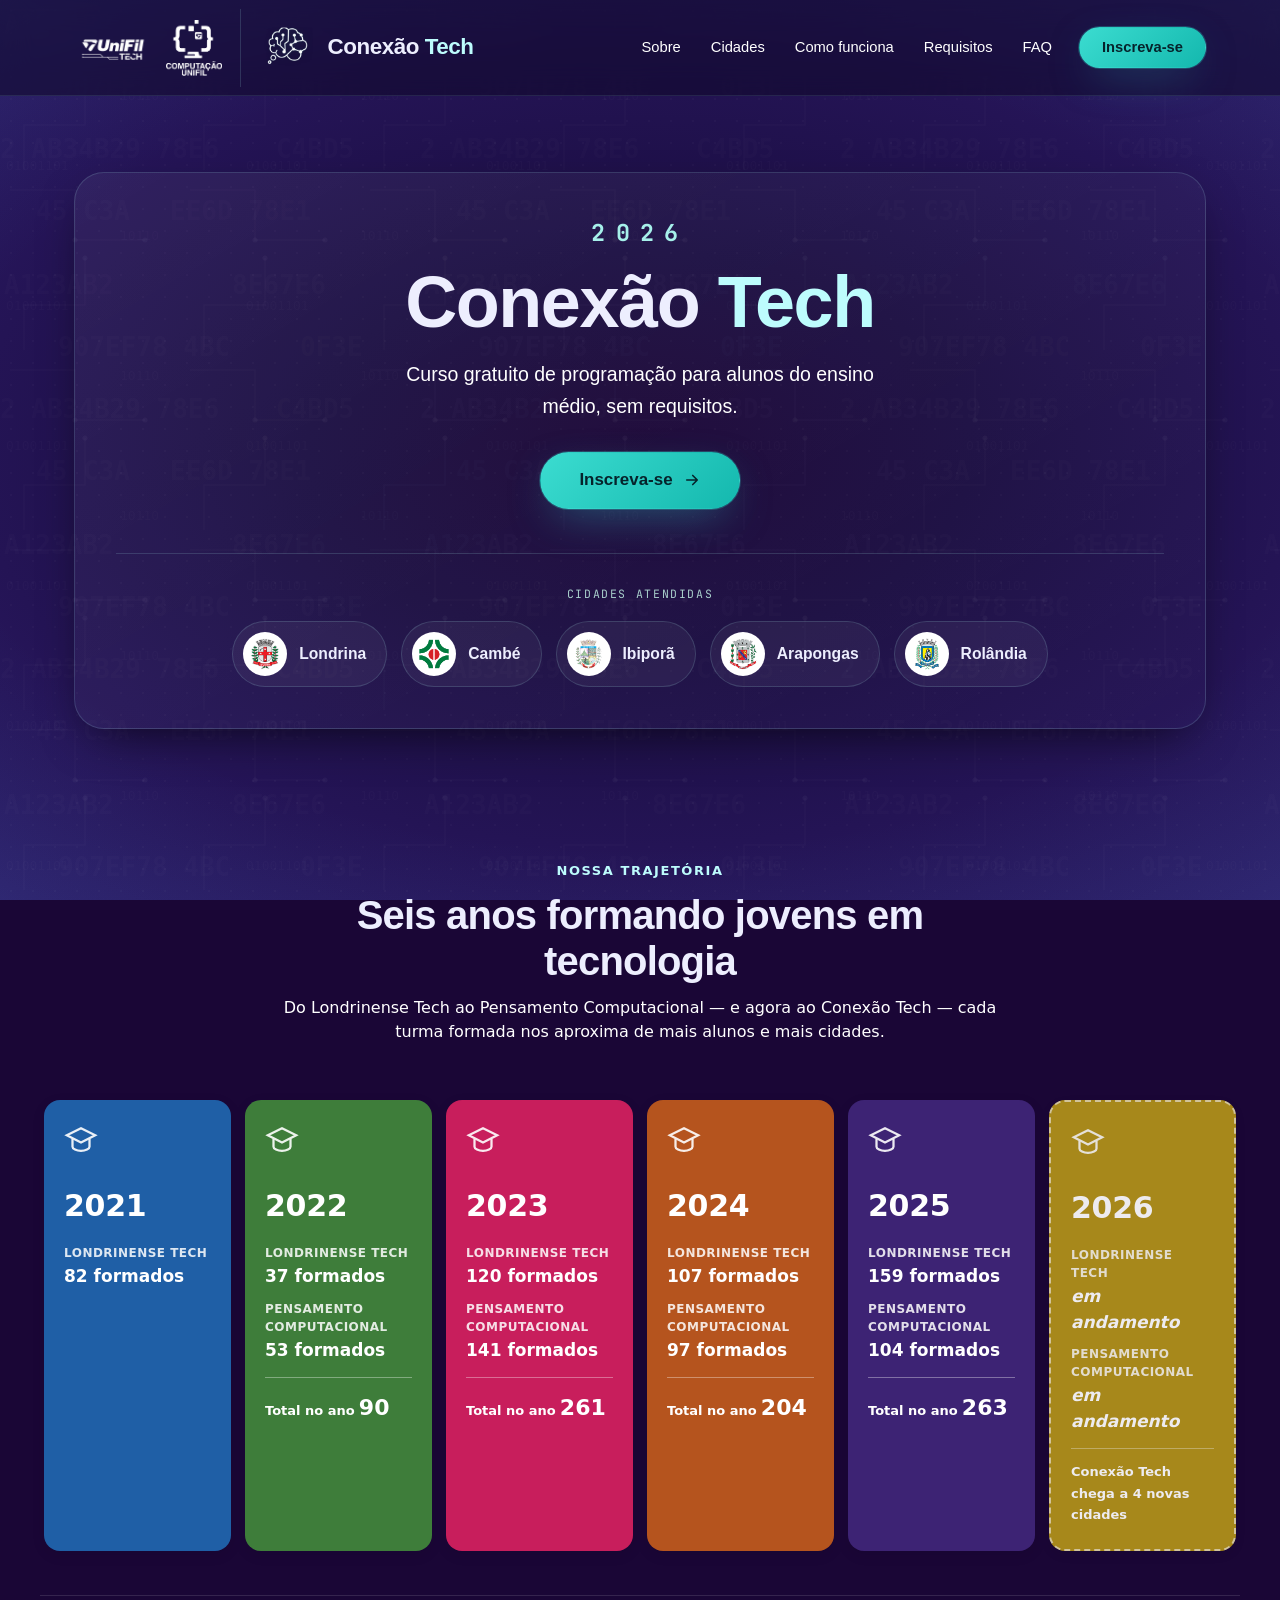
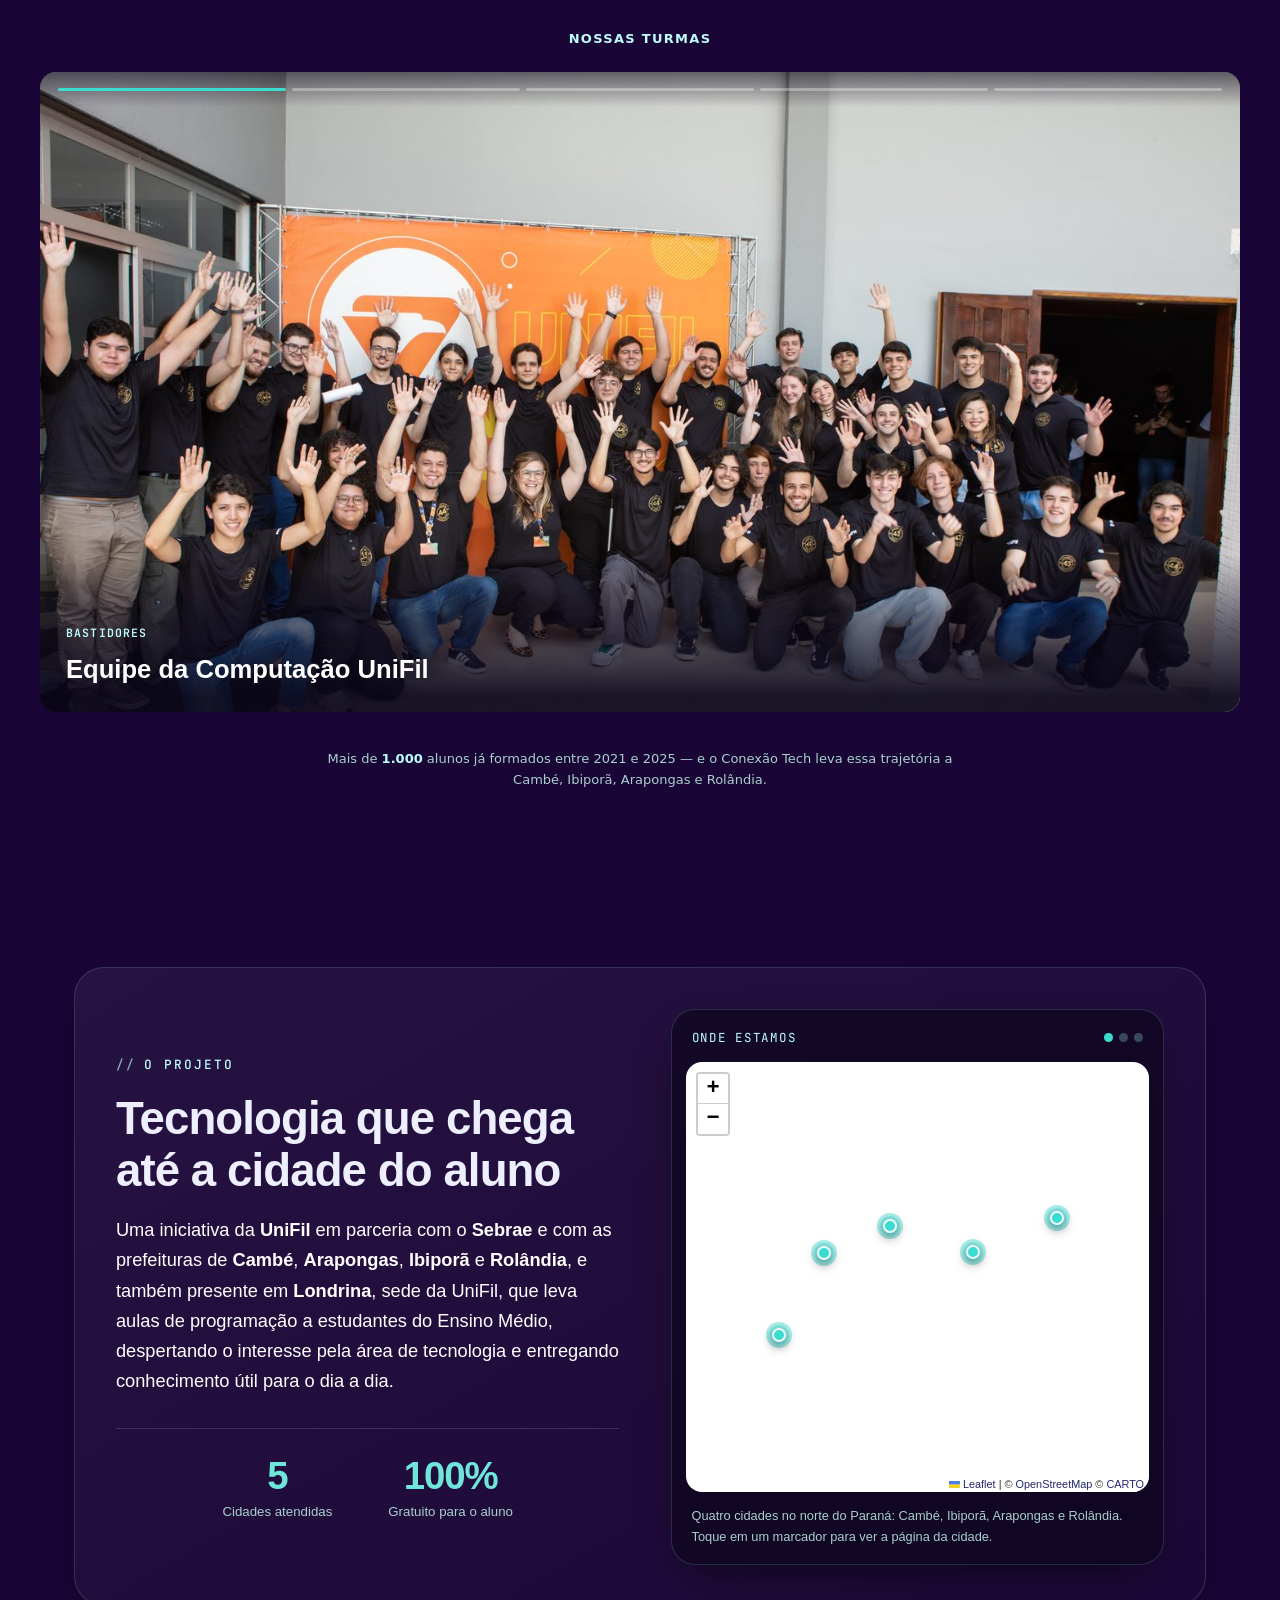
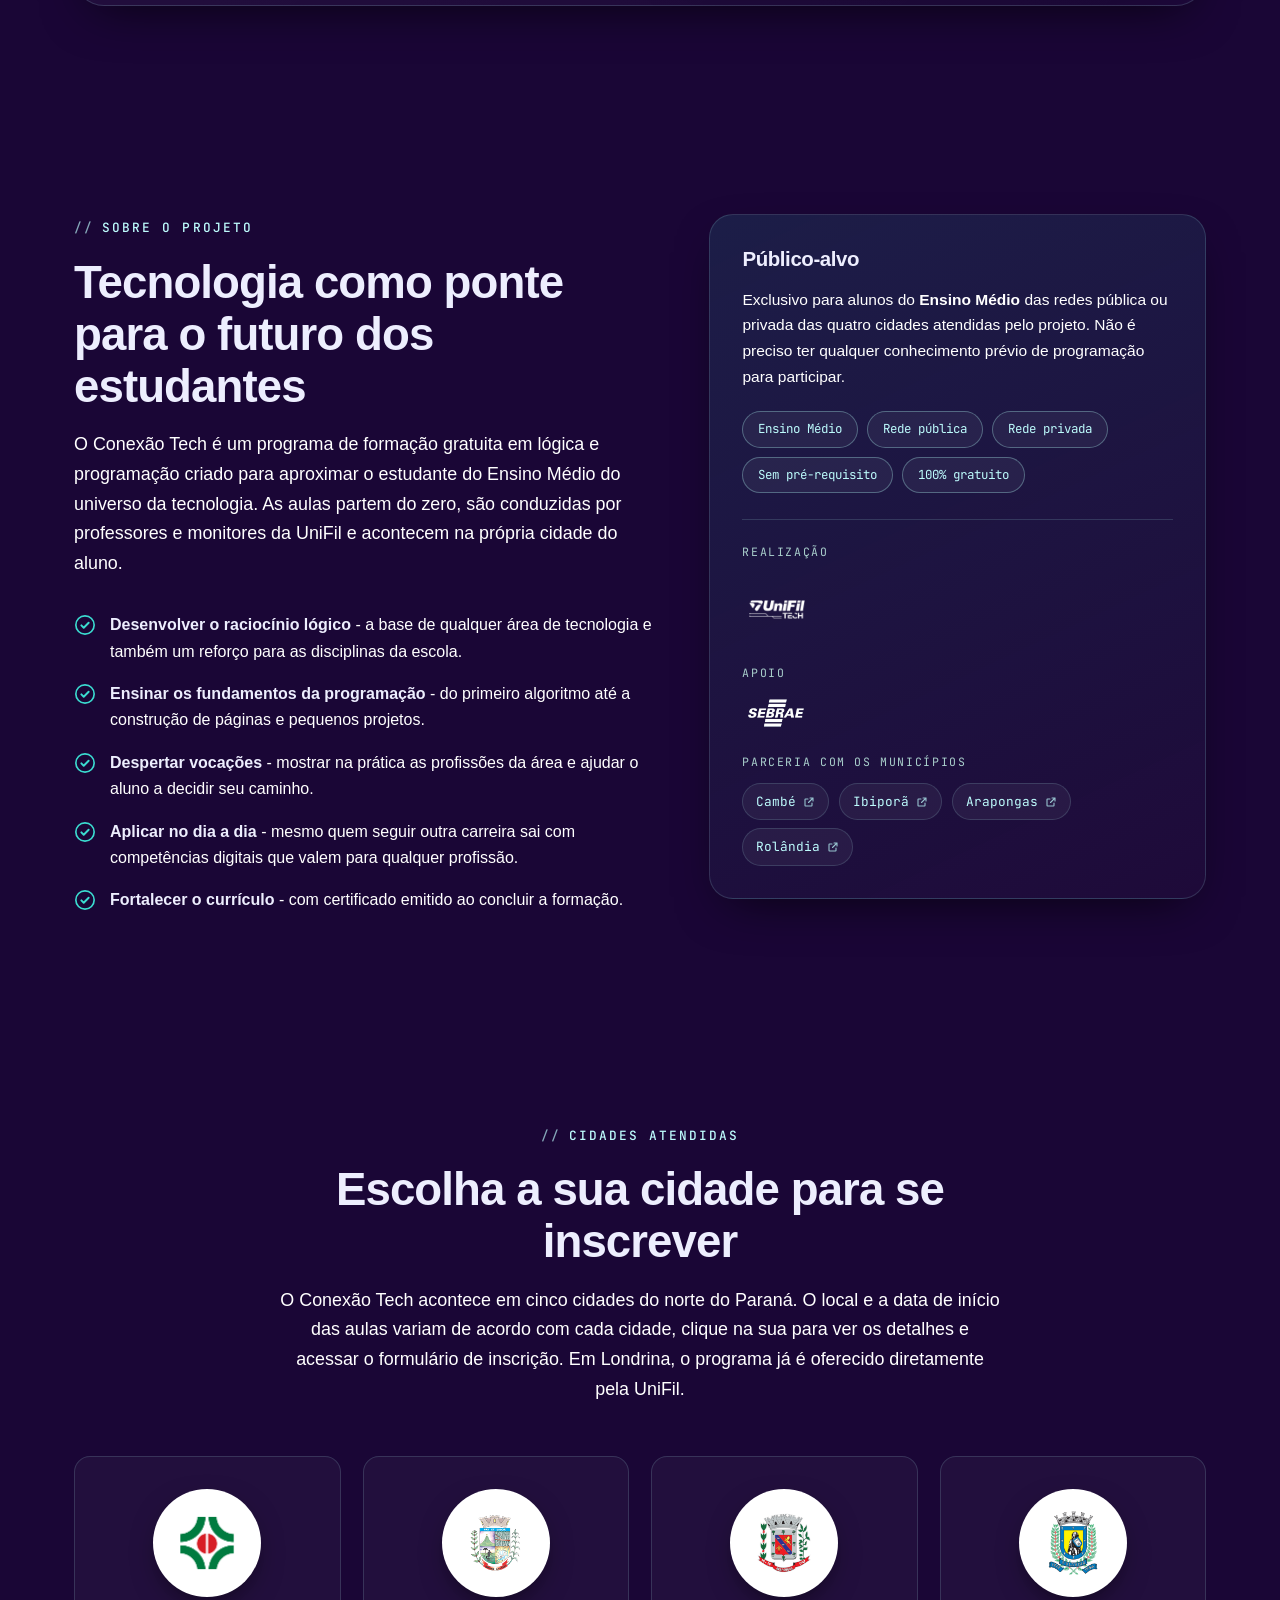
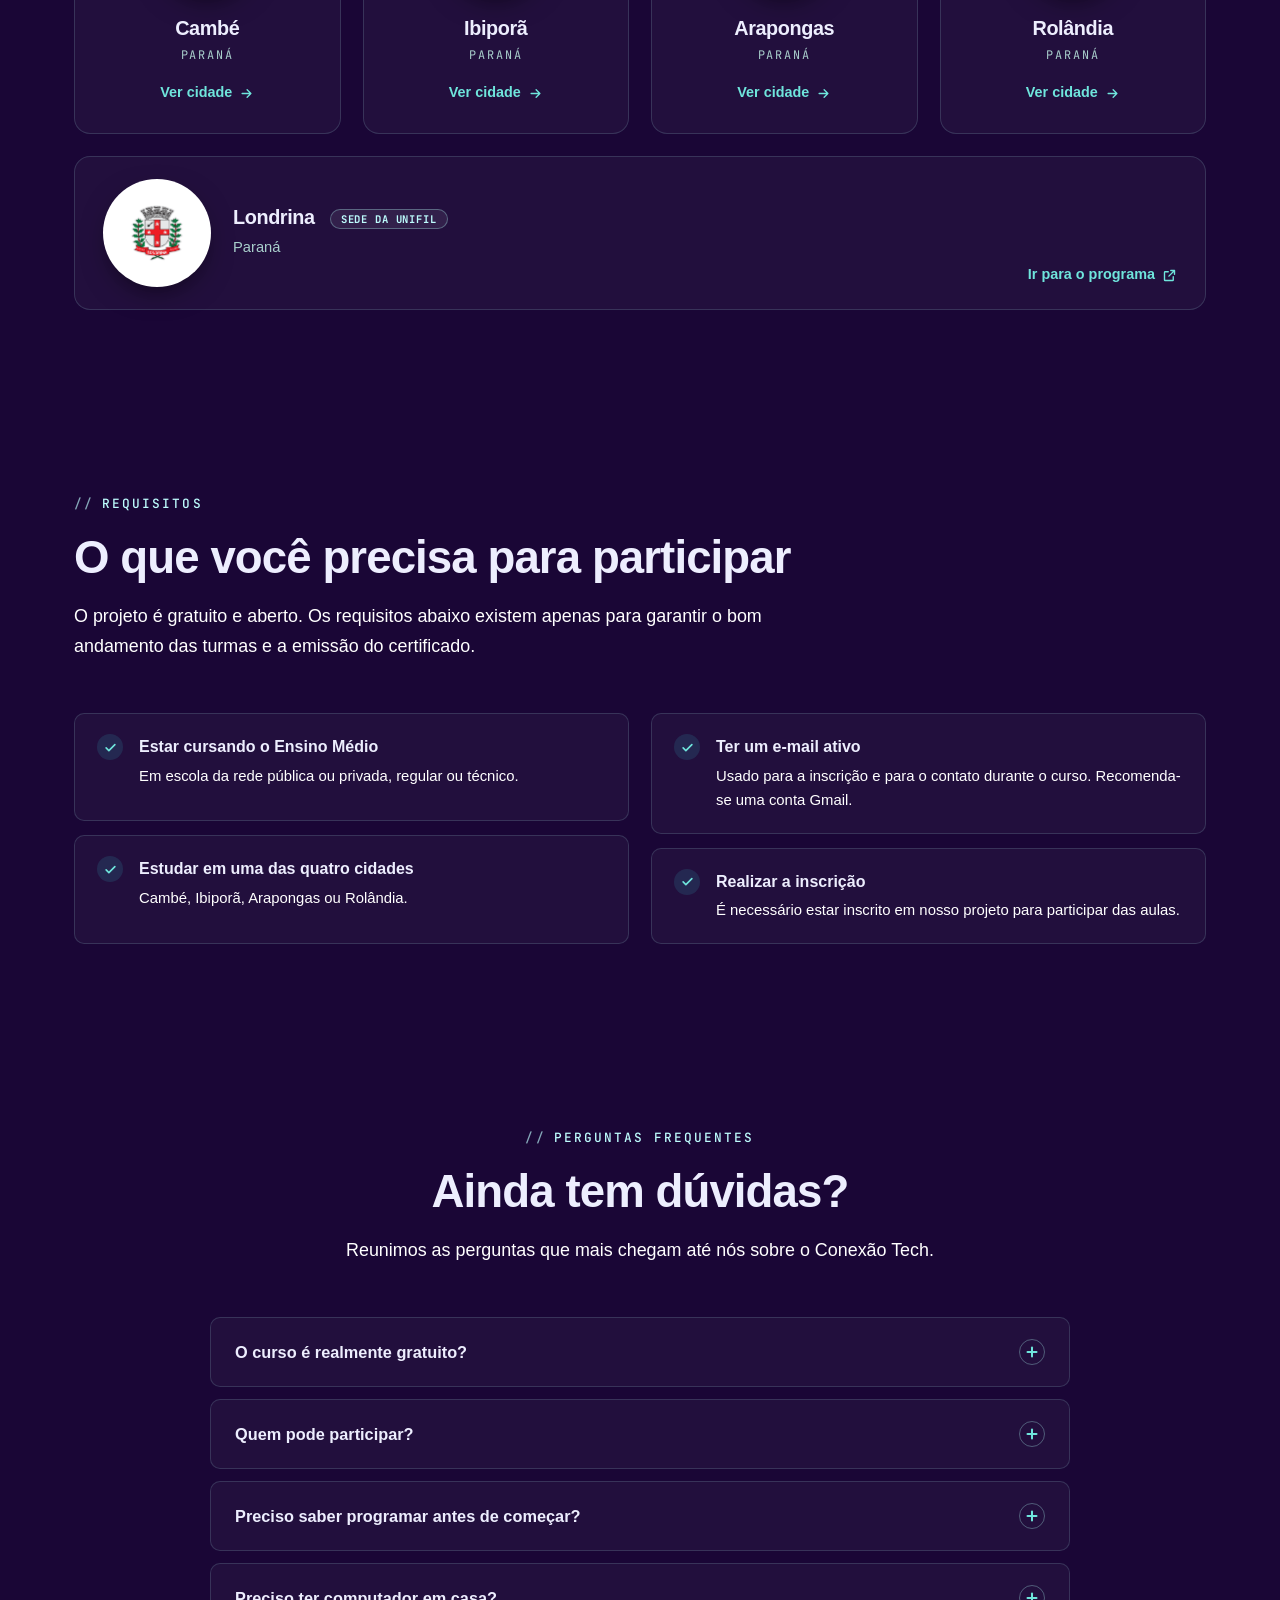
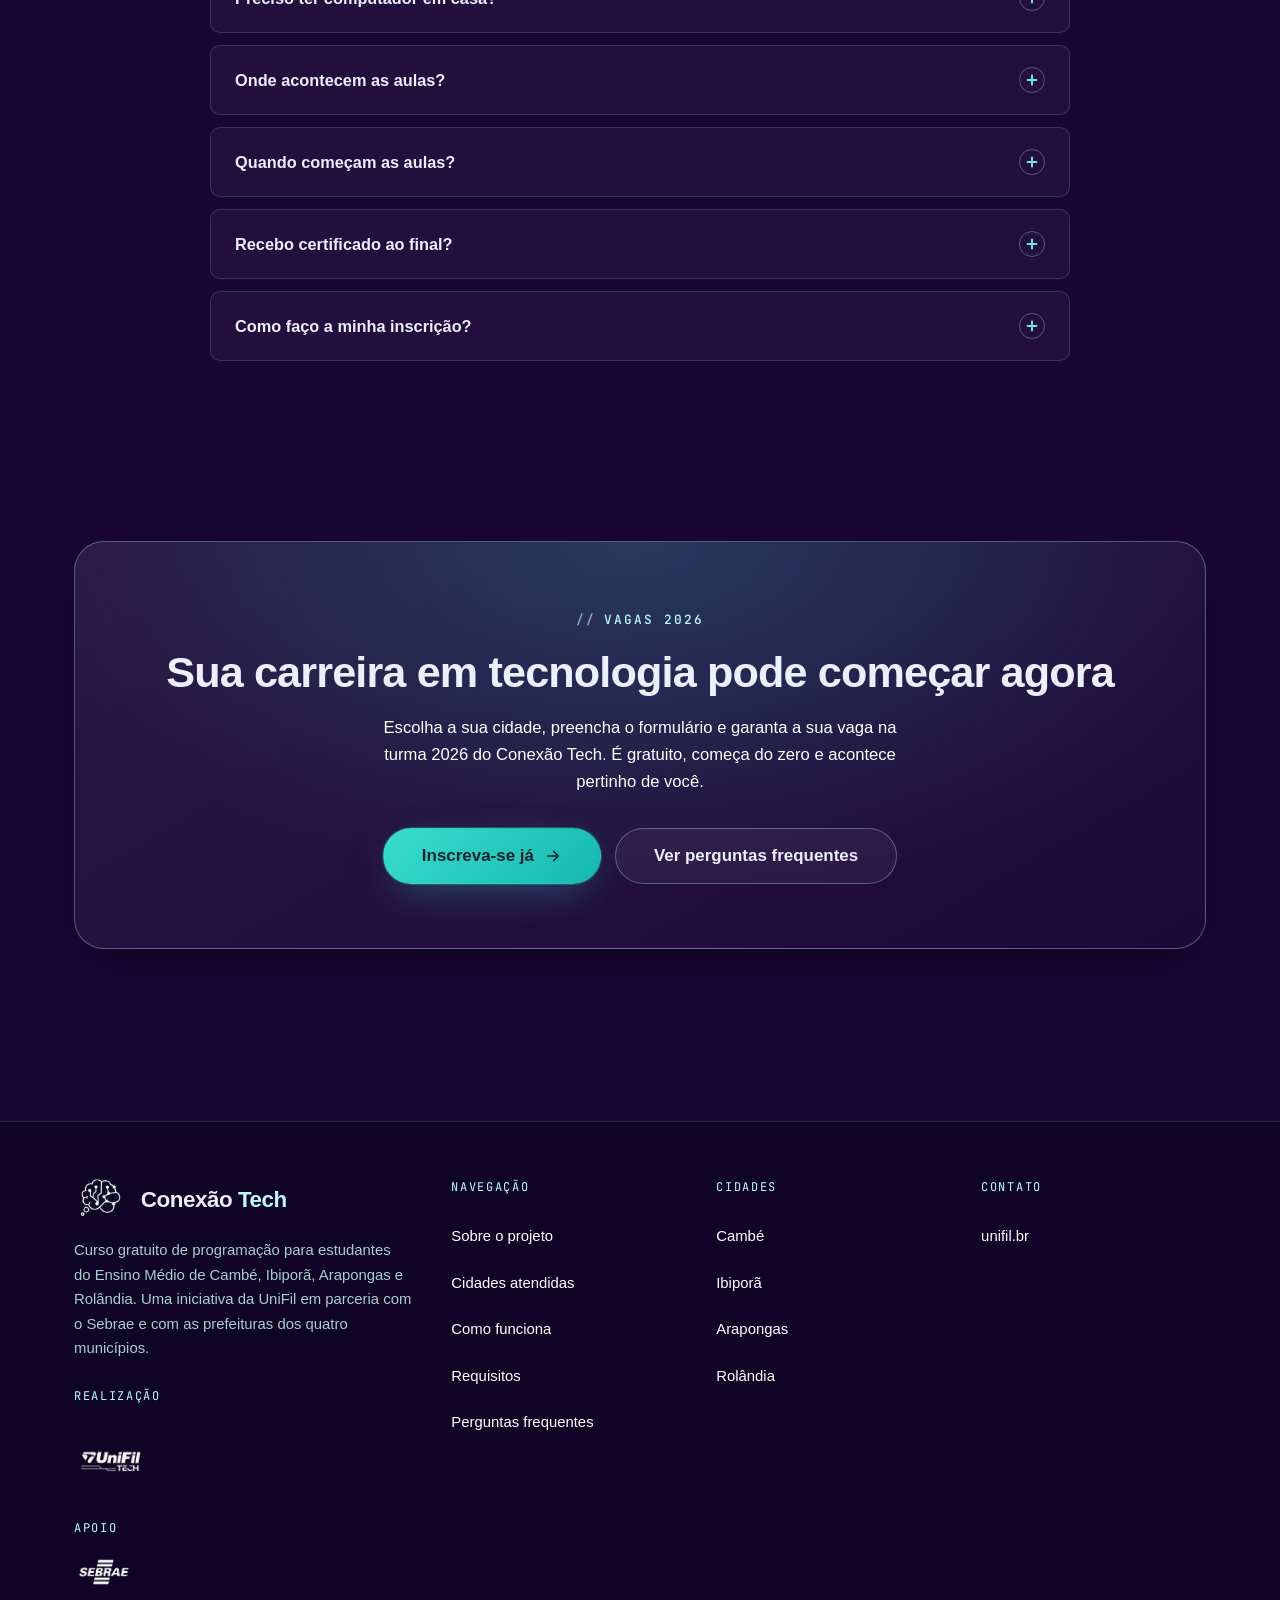
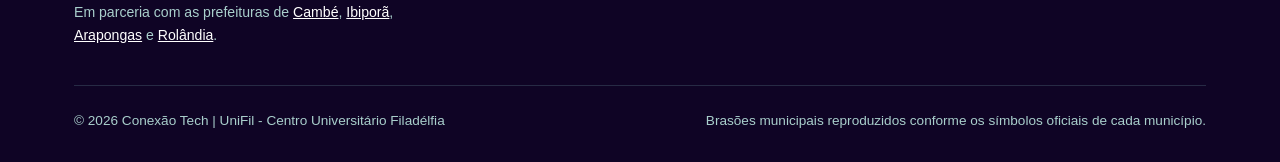
==== commit 7fb35099: "Refatoração do Estilo da Landing Page Troca de cores, decisões de designs, entre outras" ====
--- a/index.html
+++ b/index.html
@@ -27,7 +27,7 @@
 
   <link rel="preconnect" href="https://fonts.googleapis.com">
   <link rel="preconnect" href="https://fonts.gstatic.com" crossorigin>
-  <link href="https://fonts.googleapis.com/css2?family=Sora:wght@400;600;700;800&family=Inter:wght@400;500;600;700&family=JetBrains+Mono:wght@400;500;700&display=swap" rel="stylesheet">
+  <link href="https://fonts.googleapis.com/css2?family=JetBrains+Mono:wght@400;500;700&display=swap" rel="stylesheet">
 
   <!-- Leaflet — biblioteca de mapa, hospedada localmente em assets/vendor/leaflet/
        (sem chave de API, sem serviço externo pago). -->
@@ -63,17 +63,7 @@
     </div>
 
     <a class="brand" href="index.html" aria-label="Conexão Tech — página inicial">
-      <svg class="brand__mark" viewBox="0 0 40 40" fill="none" aria-hidden="true" focusable="false">
-        <path d="M20 6.5c-2.9 0-5.3 1.9-6.1 4.5-3.2.3-5.7 3-5.7 6.2 0 1.2.3 2.3.9 3.2-1.2 1.1-1.9 2.6-1.9 4.3 0 3.3 2.7 6 6 6 .4 0 .8 0 1.2-.1.9 2 2.9 3.4 5.2 3.4"
-              stroke="currentColor" stroke-width="2.1" stroke-linecap="round" stroke-linejoin="round"/>
-        <path d="M20 6.5c2.9 0 5.3 1.9 6.1 4.5 3.2.3 5.7 3 5.7 6.2 0 1.2-.3 2.3-.9 3.2 1.2 1.1 1.9 2.6 1.9 4.3 0 3.3-2.7 6-6 6-.4 0-.8 0-1.2-.1-.9 2-2.9 3.4-5.2 3.4"
-              stroke="currentColor" stroke-width="2.1" stroke-linecap="round" stroke-linejoin="round"/>
-        <path d="M20 7v27" stroke="currentColor" stroke-width="1.3" opacity=".5"/>
-        <path d="M20 14h-4.5M20 21.5h5M20 27.5h-3.5" stroke="currentColor" stroke-width="1.4" stroke-linecap="round" opacity=".85"/>
-        <circle cx="15.5" cy="14" r="1.9" fill="currentColor"/>
-        <circle cx="25" cy="21.5" r="1.9" fill="currentColor"/>
-        <circle cx="16.5" cy="27.5" r="1.6" fill="currentColor"/>
-      </svg>
+      <img class="brand__mark" src="assets/icones/cerebro-circuito.png" alt="" width="602" height="502">
       <span class="brand__name">Conexão <span>Tech</span></span>
     </a>
 
@@ -129,45 +119,45 @@
               <div class="logo-loop__track" aria-labelledby="logo-loop-titulo">
 
                 <a class="logo-loop__item" href="https://unifil.br/pensamentocomputacional/" target="_blank" rel="noopener">
-                  <span class="logo-loop__crest"><img src="assets/brasoes/londrina.jpg" alt="" width="200" height="200" loading="lazy"></span>
+                  <span class="logo-loop__crest"><img src="assets/brasoes/londrina.png" alt="" width="200" height="200" loading="lazy"></span>
                   Londrina
                 </a>
                 <a class="logo-loop__item" href="cambe.html">
-                  <span class="logo-loop__crest"><img src="assets/brasoes/cambe.svg" alt="" width="200" height="200" loading="lazy"></span>
+                  <span class="logo-loop__crest"><img src="assets/brasoes/cambe.png" alt="" width="200" height="200" loading="lazy"></span>
                   Cambé
                 </a>
                 <a class="logo-loop__item" href="ibipora.html">
-                  <span class="logo-loop__crest"><img src="assets/brasoes/ibipora.jpg" alt="" width="200" height="200" loading="lazy"></span>
+                  <span class="logo-loop__crest"><img src="assets/brasoes/ibipora.png" alt="" width="200" height="200" loading="lazy"></span>
                   Ibiporã
                 </a>
                 <a class="logo-loop__item" href="arapongas.html">
-                  <span class="logo-loop__crest"><img src="assets/brasoes/arapongas.jpg" alt="" width="200" height="200" loading="lazy"></span>
+                  <span class="logo-loop__crest"><img src="assets/brasoes/arapongas.png" alt="" width="200" height="200" loading="lazy"></span>
                   Arapongas
                 </a>
                 <a class="logo-loop__item" href="rolandia.html">
-                  <span class="logo-loop__crest"><img src="assets/brasoes/rolandia.jpg" alt="" width="200" height="200" loading="lazy"></span>
+                  <span class="logo-loop__crest"><img src="assets/brasoes/rolandia.png" alt="" width="200" height="200" loading="lazy"></span>
                   Rolândia
                 </a>
 
                 <!-- cópia técnica, apenas para o loop contínuo -->
                 <a class="logo-loop__item" href="https://unifil.br/pensamentocomputacional/" target="_blank" rel="noopener" aria-hidden="true" tabindex="-1">
-                  <span class="logo-loop__crest"><img src="assets/brasoes/londrina.jpg" alt="" width="200" height="200" loading="lazy"></span>
+                  <span class="logo-loop__crest"><img src="assets/brasoes/londrina.png" alt="" width="200" height="200" loading="lazy"></span>
                   Londrina
                 </a>
                 <a class="logo-loop__item" href="cambe.html" aria-hidden="true" tabindex="-1">
-                  <span class="logo-loop__crest"><img src="assets/brasoes/cambe.svg" alt="" width="200" height="200" loading="lazy"></span>
+                  <span class="logo-loop__crest"><img src="assets/brasoes/cambe.png" alt="" width="200" height="200" loading="lazy"></span>
                   Cambé
                 </a>
                 <a class="logo-loop__item" href="ibipora.html" aria-hidden="true" tabindex="-1">
-                  <span class="logo-loop__crest"><img src="assets/brasoes/ibipora.jpg" alt="" width="200" height="200" loading="lazy"></span>
+                  <span class="logo-loop__crest"><img src="assets/brasoes/ibipora.png" alt="" width="200" height="200" loading="lazy"></span>
                   Ibiporã
                 </a>
                 <a class="logo-loop__item" href="arapongas.html" aria-hidden="true" tabindex="-1">
-                  <span class="logo-loop__crest"><img src="assets/brasoes/arapongas.jpg" alt="" width="200" height="200" loading="lazy"></span>
+                  <span class="logo-loop__crest"><img src="assets/brasoes/arapongas.png" alt="" width="200" height="200" loading="lazy"></span>
                   Arapongas
                 </a>
                 <a class="logo-loop__item" href="rolandia.html" aria-hidden="true" tabindex="-1">
-                  <span class="logo-loop__crest"><img src="assets/brasoes/rolandia.jpg" alt="" width="200" height="200" loading="lazy"></span>
+                  <span class="logo-loop__crest"><img src="assets/brasoes/rolandia.png" alt="" width="200" height="200" loading="lazy"></span>
                   Rolândia
                 </a>
 
@@ -188,7 +178,7 @@
       <span class="lt-eyebrow">Nossa trajetória</span>
       <h2 id="lt-titulo">Seis anos formando jovens em tecnologia</h2>
       <p class="lt-sub">
-        Do Londrinense Tech ao Pensamento Computacional, e agora ao Conexão Tech,
+        Do Londrinense Tech ao Pensamento Computacional — e agora ao Conexão Tech —
         cada turma formada nos aproxima de mais alunos e mais cidades.
       </p>
     </div>
@@ -332,7 +322,7 @@
               <img src="assets/galeria/galeria-01-equipe-unifil.jpg" alt="Equipe do curso de Computação da UniFil reunida, todos com as mãos levantadas, em frente a um painel laranja da UniFil.">
               <div class="slide__legenda">
                 <span class="slide__legenda-tag">Bastidores</span>
-                <p>Equipe da Computação UniFil 2025</p>
+                <p>Equipe da Computação UniFil</p>
               </div>
             </li>
 
@@ -340,7 +330,7 @@
               <img src="assets/galeria/galeria-02-equipe-unifil.jpg" alt="Cinco integrantes da equipe da Computação UniFil posando sorrindo em frente ao painel laranja da UniFil.">
               <div class="slide__legenda">
                 <span class="slide__legenda-tag">Bastidores</span>
-                <p>Equipe da Computação UniFil 2025</p>
+                <p>Equipe da Computação UniFil</p>
               </div>
             </li>
 
@@ -381,7 +371,7 @@
     </div>
 
     <p class="lt-rodape">
-      Mais de 1.000 alunos já formados entre 2021 e 2025. Em 2026 o Conexão Tech leva essa
+      Mais de <strong>1.000</strong> alunos já formados entre 2021 e 2025 — e o Conexão Tech leva essa
       trajetória a Cambé, Ibiporã, Arapongas e Rolândia.
     </p>
   </section>
@@ -401,7 +391,7 @@
 
             <p class="hero__text">
               Uma iniciativa da <strong>UniFil</strong> em parceria com o <strong>Sebrae</strong> e com as prefeituras
-              de <strong>Cambé</strong>, <strong>Arapongas</strong>, <strong>Ibiporã</strong> e <strong>Rolândia</strong>e também presente em <strong>Londrina</strong>, sede da UniFil, que leva aulas de programação a estudantes do Ensino Médio,
+              de <strong>Cambé</strong>, <strong>Arapongas</strong>, <strong>Ibiporã</strong> e <strong>Rolândia</strong>, e também presente em <strong>Londrina</strong>, sede da UniFil, que leva aulas de programação a estudantes do Ensino Médio,
               despertando o interesse pela área de tecnologia e entregando conhecimento útil para o dia a dia.
             </p>
 
@@ -453,7 +443,7 @@
           <p class="eyebrow">Sobre o projeto</p>
           <h2 class="section-title">Tecnologia como ponte para o futuro dos estudantes</h2>
           <p class="section-lead section-lead--gap">
-            O Conexão Tech é um programa de formação gratuita de programação criado para
+            O Conexão Tech é um programa de formação gratuita em lógica e programação criado para
             aproximar o estudante do Ensino Médio do universo da tecnologia. As aulas partem do zero,
             são conduzidas por professores e monitores da UniFil e acontecem na própria cidade do aluno.
           </p>
@@ -514,33 +504,35 @@
               </a>
             </div>
 
-            <!-- Cada município leva ao site oficial da prefeitura; o brasão
-                 substitui o nome por extenso (mesmo medalhão branco usado
-                 em .logo-loop__crest, no hero). -->
+            <!-- Cada município leva ao site oficial da prefeitura. -->
             <p class="partners__label partners__label--gap">Parceria com os municípios</p>
             <ul class="partners__cities">
               <li>
-                <a href="https://www.cambe.pr.gov.br/" target="_blank" rel="noopener"
-                   aria-label="Prefeitura de Cambé (abre em nova aba)">
-                  <span class="partner-city__crest"><img src="assets/brasoes/cambe.svg" alt="" width="200" height="200" loading="lazy"></span>
+                <a href="https://www.cambe.pr.gov.br/" target="_blank" rel="noopener">
+                  Cambé
+                  <svg viewBox="0 0 24 24" fill="none" aria-hidden="true"><path d="M14 4h6v6M20 4l-9 9M18 14v5a1 1 0 0 1-1 1H5a1 1 0 0 1-1-1V7a1 1 0 0 1 1-1h5" stroke="currentColor" stroke-width="2.2" stroke-linecap="round" stroke-linejoin="round"/></svg>
+                  <span class="sr-only">— site da Prefeitura de Cambé (abre em nova aba)</span>
                 </a>
               </li>
               <li>
-                <a href="https://www.ibipora.pr.gov.br/" target="_blank" rel="noopener"
-                   aria-label="Prefeitura de Ibiporã (abre em nova aba)">
-                  <span class="partner-city__crest"><img src="assets/brasoes/ibipora.jpg" alt="" width="200" height="200" loading="lazy"></span>
+                <a href="https://www.ibipora.pr.gov.br/" target="_blank" rel="noopener">
+                  Ibiporã
+                  <svg viewBox="0 0 24 24" fill="none" aria-hidden="true"><path d="M14 4h6v6M20 4l-9 9M18 14v5a1 1 0 0 1-1 1H5a1 1 0 0 1-1-1V7a1 1 0 0 1 1-1h5" stroke="currentColor" stroke-width="2.2" stroke-linecap="round" stroke-linejoin="round"/></svg>
+                  <span class="sr-only">— site da Prefeitura de Ibiporã (abre em nova aba)</span>
                 </a>
               </li>
               <li>
-                <a href="https://www.arapongas.pr.gov.br/" target="_blank" rel="noopener"
-                   aria-label="Prefeitura de Arapongas (abre em nova aba)">
-                  <span class="partner-city__crest"><img src="assets/brasoes/arapongas.jpg" alt="" width="200" height="200" loading="lazy"></span>
+                <a href="https://www.arapongas.pr.gov.br/" target="_blank" rel="noopener">
+                  Arapongas
+                  <svg viewBox="0 0 24 24" fill="none" aria-hidden="true"><path d="M14 4h6v6M20 4l-9 9M18 14v5a1 1 0 0 1-1 1H5a1 1 0 0 1-1-1V7a1 1 0 0 1 1-1h5" stroke="currentColor" stroke-width="2.2" stroke-linecap="round" stroke-linejoin="round"/></svg>
+                  <span class="sr-only">— site da Prefeitura de Arapongas (abre em nova aba)</span>
                 </a>
               </li>
               <li>
-                <a href="https://www.rolandia.pr.gov.br/" target="_blank" rel="noopener"
-                   aria-label="Prefeitura de Rolândia (abre em nova aba)">
-                  <span class="partner-city__crest"><img src="assets/brasoes/rolandia.jpg" alt="" width="200" height="200" loading="lazy"></span>
+                <a href="https://www.rolandia.pr.gov.br/" target="_blank" rel="noopener">
+                  Rolândia
+                  <svg viewBox="0 0 24 24" fill="none" aria-hidden="true"><path d="M14 4h6v6M20 4l-9 9M18 14v5a1 1 0 0 1-1 1H5a1 1 0 0 1-1-1V7a1 1 0 0 1 1-1h5" stroke="currentColor" stroke-width="2.2" stroke-linecap="round" stroke-linejoin="round"/></svg>
+                  <span class="sr-only">— site da Prefeitura de Rolândia (abre em nova aba)</span>
                 </a>
               </li>
             </ul>
@@ -562,14 +554,14 @@
         <p class="section-lead">
           O Conexão Tech acontece em cinco cidades do norte do Paraná. O local e a data de
           início das aulas variam de acordo com cada cidade, clique na sua para ver os detalhes
-          e acessar o formulário de inscrição em Londrina, o programa já é oferecido diretamente
+          e acessar o formulário de inscrição. Em Londrina, o programa já é oferecido diretamente
           pela UniFil.
         </p>
       </div>
 
       <div class="grid grid--4">
         <a class="city-card reveal" href="cambe.html">
-          <span class="crest"><img src="assets/brasoes/cambe.svg" alt="Brasão oficial do município de Cambé" width="108" height="108" loading="lazy"></span>
+          <span class="crest"><img src="assets/brasoes/cambe.png" alt="Brasão oficial do município de Cambé" width="108" height="108" loading="lazy"></span>
           <h3 class="city-card__name">Cambé</h3>
           <p class="city-card__state">Paraná</p>
           <span class="city-card__cta">
@@ -579,7 +571,7 @@
         </a>
 
         <a class="city-card reveal" data-delay="1" href="ibipora.html">
-          <span class="crest crest--mid"><img src="assets/brasoes/ibipora.jpg" alt="Brasão oficial do município de Ibiporã" width="108" height="108" loading="lazy"></span>
+          <span class="crest crest--mid"><img src="assets/brasoes/ibipora.png" alt="Brasão oficial do município de Ibiporã" width="108" height="108" loading="lazy"></span>
           <h3 class="city-card__name">Ibiporã</h3>
           <p class="city-card__state">Paraná</p>
           <span class="city-card__cta">
@@ -589,7 +581,7 @@
         </a>
 
         <a class="city-card reveal" data-delay="2" href="arapongas.html">
-          <span class="crest crest--mid"><img src="assets/brasoes/arapongas.jpg" alt="Brasão oficial do município de Arapongas" width="108" height="108" loading="lazy"></span>
+          <span class="crest crest--mid"><img src="assets/brasoes/arapongas.png" alt="Brasão oficial do município de Arapongas" width="108" height="108" loading="lazy"></span>
           <h3 class="city-card__name">Arapongas</h3>
           <p class="city-card__state">Paraná</p>
           <span class="city-card__cta">
@@ -599,7 +591,7 @@
         </a>
 
         <a class="city-card reveal" data-delay="3" href="rolandia.html">
-          <span class="crest crest--tall"><img src="assets/brasoes/rolandia.jpg" alt="Brasão oficial do município de Rolândia" width="108" height="108" loading="lazy"></span>
+          <span class="crest crest--tall"><img src="assets/brasoes/rolandia.png" alt="Brasão oficial do município de Rolândia" width="108" height="108" loading="lazy"></span>
           <h3 class="city-card__name">Rolândia</h3>
           <p class="city-card__state">Paraná</p>
           <span class="city-card__cta">
@@ -616,10 +608,10 @@
       <a class="city-card city-card--wide reveal" data-delay="4"
          href="https://unifil.br/pensamentocomputacional/" target="_blank" rel="noopener"
          aria-label="Londrina — inscreva-se diretamente no site do Pensamento Computacional da UniFil (abre em nova aba)">
-        <span class="crest"><img src="assets/brasoes/londrina.jpg" alt="Brasão oficial do município de Londrina" width="108" height="108" loading="lazy"></span>
+        <span class="crest"><img src="assets/brasoes/londrina.png" alt="Brasão oficial do município de Londrina" width="108" height="108" loading="lazy"></span>
         <span class="city-card__wide-text">
           <h3 class="city-card__name">Londrina <span class="city-card__badge">Sede da UniFil</span></h3>
-          <p class="city-card__state">Em Londrina o programa já é oferecido direto pelo site do Pensamento Computacional</p>
+          <p class="city-card__state">Paraná</p>
         </span>
         <span class="city-card__cta">
           Ir para o programa
@@ -855,17 +847,7 @@
 
       <div>
         <a class="brand" href="index.html" aria-label="Conexão Tech — página inicial">
-          <svg class="brand__mark" viewBox="0 0 40 40" fill="none" aria-hidden="true" focusable="false">
-            <path d="M20 6.5c-2.9 0-5.3 1.9-6.1 4.5-3.2.3-5.7 3-5.7 6.2 0 1.2.3 2.3.9 3.2-1.2 1.1-1.9 2.6-1.9 4.3 0 3.3 2.7 6 6 6 .4 0 .8 0 1.2-.1.9 2 2.9 3.4 5.2 3.4"
-                  stroke="currentColor" stroke-width="2.1" stroke-linecap="round" stroke-linejoin="round"/>
-            <path d="M20 6.5c2.9 0 5.3 1.9 6.1 4.5 3.2.3 5.7 3 5.7 6.2 0 1.2-.3 2.3-.9 3.2 1.2 1.1 1.9 2.6 1.9 4.3 0 3.3-2.7 6-6 6-.4 0-.8 0-1.2-.1-.9 2-2.9 3.4-5.2 3.4"
-                  stroke="currentColor" stroke-width="2.1" stroke-linecap="round" stroke-linejoin="round"/>
-            <path d="M20 7v27" stroke="currentColor" stroke-width="1.3" opacity=".5"/>
-            <path d="M20 14h-4.5M20 21.5h5M20 27.5h-3.5" stroke="currentColor" stroke-width="1.4" stroke-linecap="round" opacity=".85"/>
-            <circle cx="15.5" cy="14" r="1.9" fill="currentColor"/>
-            <circle cx="25" cy="21.5" r="1.9" fill="currentColor"/>
-            <circle cx="16.5" cy="27.5" r="1.6" fill="currentColor"/>
-          </svg>
+          <img class="brand__mark" src="assets/icones/cerebro-circuito.png" alt="" width="602" height="502">
           <span class="brand__name">Conexão <span>Tech</span></span>
         </a>
         <p class="footer__about">
@@ -919,8 +901,8 @@
         <p class="footer__title">Contato</p>
         <ul class="footer__list footer__contact">
           <!-- TROQUE pelos canais oficiais do Conexão Tech antes de publicar. -->
-          <!-- <li><a href="mailto:INSERIR_EMAIL_DO_PROJETO">INSERIR_EMAIL_DO_PROJETO</a></li> -->
-          <li><a>3375-7404</a></li>
+          <!-- <li><a href="mailto:INSERIR_EMAIL_DO_PROJETO">INSERIR_EMAIL_DO_PROJETO</a></li>
+          <li><a href="tel:INSERIR_TELEFONE">INSERIR_TELEFONE</a></li> -->
           <li><a href="https://unifil.br" target="_blank" rel="noopener">unifil.br</a></li>
         </ul>
       </div>
--- a/assets/css/styles.css
+++ b/assets/css/styles.css
@@ -10,14 +10,15 @@
 :root {
   /* Roxos profundos — base do degradê da arte */
   --ink-950: #0d0725;
-  --ink-900: #150b33;
+  --ink-900: #1a0636;
   --ink-800: #1e0f45;
   --ink-700: #2a1560;
   --ink-600: #362080;
 
   /* Núcleo do degradê de fundo — do centro (mais escuro) para os cantos
-     (mais claros). --core-950 é a cor exata da amostra enviada pelo cliente. */
-  --core-950: #150a35;
+     (mais claros). --core-950 é a cor "Fundo" exata da paleta oficial
+     Conexão Tech (#1a0636). */
+  --core-950: #1a0636;
   --core-900: #1b0e42;
   --core-800: #241455;
   --core-700: #2e1a69;
@@ -28,18 +29,21 @@
   --indigo-700: #23276e;
   --indigo-600: #2b3a8f;
 
-  /* Turquesa — cor de destaque da arte */
+  /* Turquesa — cor de destaque da arte. --teal-500 é a cor "Fundo" (o
+     turquesa) da paleta oficial Conexão Tech (#30c9cd); --teal-100 é a
+     cor "Título" clara da mesma paleta (#bdfcfd). */
   --teal-600: #14b8ae;
-  --teal-500: #22cfc4;
+  --teal-500: #30c9cd;
   --teal-400: #3bdcd0;
   --teal-300: #6fe5dc;
   --teal-200: #a6f0ea;
-  --teal-100: #cff7f3;
-
-  /* Texto */
-  --text: #eef7f6;
-  --text-soft: #c3cde4;
-  --text-muted: #96a2c2;
+  --teal-100: #bdfcfd;
+
+  /* Texto — paleta oficial Conexão Tech: título em #edeefe, subtítulo e
+     texto corrido em branco puro. */
+  --text: #edeefe;
+  --text-soft: #ffffff;
+  --text-muted: #a9cfcc;
 
   /* Superfícies */
   --surface: rgba(255, 255, 255, 0.038);
@@ -47,9 +51,16 @@
   --border: rgba(166, 240, 234, 0.16);
   --border-strong: rgba(166, 240, 234, 0.34);
 
-  /* Tipografia */
-  --font-display: "Sora", "Segoe UI", system-ui, sans-serif;
-  --font-body: "Inter", "Segoe UI", system-ui, sans-serif;
+  /* Tipografia — paleta oficial Conexão Tech: título e cabeçalho em
+     Helvetica Bold; subtítulo e textos corridos em Helvetica Neue LT Pro
+     (peso 55 Roman ≈ regular/400). Nenhuma das duas é uma web font — não
+     há arquivo de fonte pra hospedar, então o navegador usa a que estiver
+     instalada no sistema (Helvetica Neue é nativa no macOS/iOS; Windows e
+     Android caem no fallback Arial). Se quiser a mesma renderização em
+     qualquer aparelho, é preciso o arquivo da fonte licenciada para
+     @font-face. */
+  --font-display: Helvetica, "Helvetica Neue", "Segoe UI", Arial, sans-serif;
+  --font-body: "Helvetica Neue LT Pro", "Helvetica Neue", Helvetica, "Segoe UI", Arial, sans-serif;
   --font-mono: "JetBrains Mono", "Consolas", ui-monospace, monospace;
 
   /* Métrica */
@@ -60,7 +71,7 @@
   --maxw: 1180px;
 
   --shadow-soft: 0 18px 50px -20px rgba(0, 0, 0, 0.75);
-  --shadow-glow: 0 0 0 1px rgba(59, 220, 208, 0.25), 0 14px 44px -14px rgba(34, 207, 196, 0.5);
+  --shadow-glow: 0 0 0 1px rgba(59, 220, 208, 0.25), 0 14px 44px -14px rgba(48, 201, 205, 0.5);
 
   --ease: cubic-bezier(0.22, 1, 0.36, 1);
 }
@@ -91,7 +102,7 @@
   -webkit-font-smoothing: antialiased;
 }
 
-/* Degradê radial: núcleo escuro (#150a35, cor da arte oficial) no centro da
+/* Degradê radial: núcleo escuro (#1a0636, cor "Fundo" da paleta oficial) no centro da
    tela, abrindo para tons mais claros conforme se aproxima dos cantos.
    A camada de turquesa fica por cima, bem suave, só para manter o acento
    da identidade nos extremos. */
@@ -101,7 +112,7 @@
   inset: 0;
   z-index: -2;
   background:
-    radial-gradient(130% 105% at 50% 50%, rgba(34, 207, 196, 0) 42%, rgba(34, 207, 196, 0.14) 78%, rgba(34, 207, 196, 0.24) 100%),
+    radial-gradient(130% 105% at 50% 50%, rgba(48, 201, 205, 0) 42%, rgba(48, 201, 205, 0.14) 78%, rgba(48, 201, 205, 0.24) 100%),
     radial-gradient(ellipse 118% 100% at 50% 50%,
       var(--core-950) 0%,
       var(--core-900) 22%,
@@ -118,7 +129,16 @@
   z-index: -1;
   pointer-events: none;
   opacity: 0.5;
-  background-image: url("data:image/svg+xml,%3Csvg xmlns='http://www.w3.org/2000/svg' width='420' height='260'%3E%3Cg font-family='monospace' font-size='26' font-weight='700' fill='%23ffffff' fill-opacity='0.035'%3E%3Ctext x='4' y='34'%3EA123AB2%3C/text%3E%3Ctext x='232' y='34'%3E8E67E6%3C/text%3E%3Ctext x='58' y='96'%3E907EF78 4BC%3C/text%3E%3Ctext x='300' y='96'%3E0F3E%3C/text%3E%3Ctext x='0' y='158'%3E2 AB34B29 78E6%3C/text%3E%3Ctext x='276' y='158'%3EC4BD5%3C/text%3E%3Ctext x='36' y='220'%3E45 C3A%3C/text%3E%3Ctext x='170' y='220'%3EEE6D 78E1%3C/text%3E%3C/g%3E%3C/svg%3E");
+  /* Mesmo "estilo tecnológico" usado na faixa do Hero, só que bem mais
+     discreto aqui (é fundo do site inteiro, atrás de todo o texto): grade
+     de pontos, trilhas de circuito com nós, código binário e os códigos
+     hex originais, todos em baixa opacidade. */
+  background-image:
+    radial-gradient(circle, rgba(255, 255, 255, 0.05) 1px, transparent 1.6px),
+    url("data:image/svg+xml,%3Csvg xmlns='http://www.w3.org/2000/svg' width='180' height='180'%3E%3Cg fill='none' stroke='white' stroke-opacity='0.045' stroke-width='1.4'%3E%3Cpath d='M10 10H75V60H145'/%3E%3Cpath d='M24 170V125H85V78'/%3E%3C/g%3E%3Cg fill='white' fill-opacity='0.07'%3E%3Ccircle cx='75' cy='60' r='2.6'/%3E%3Ccircle cx='145' cy='60' r='2.6'/%3E%3Ccircle cx='85' cy='78' r='2.6'/%3E%3C/g%3E%3C/svg%3E"),
+    url("data:image/svg+xml,%3Csvg xmlns='http://www.w3.org/2000/svg' width='240' height='140'%3E%3Cg font-family='monospace' font-size='13' fill='white' fill-opacity='0.04'%3E%3Ctext x='6' y='30'%3E01001101%3C/text%3E%3Ctext x='120' y='100'%3E10110%3C/text%3E%3C/g%3E%3C/svg%3E"),
+    url("data:image/svg+xml,%3Csvg xmlns='http://www.w3.org/2000/svg' width='420' height='260'%3E%3Cg font-family='monospace' font-size='26' font-weight='700' fill='%23ffffff' fill-opacity='0.035'%3E%3Ctext x='4' y='34'%3EA123AB2%3C/text%3E%3Ctext x='232' y='34'%3E8E67E6%3C/text%3E%3Ctext x='58' y='96'%3E907EF78 4BC%3C/text%3E%3Ctext x='300' y='96'%3E0F3E%3C/text%3E%3Ctext x='0' y='158'%3E2 AB34B29 78E6%3C/text%3E%3Ctext x='276' y='158'%3EC4BD5%3C/text%3E%3Ctext x='36' y='220'%3E45 C3A%3C/text%3E%3Ctext x='170' y='220'%3EEE6D 78E1%3C/text%3E%3C/g%3E%3C/svg%3E");
+  background-size: 22px 22px, 180px 180px, 240px 140px, 420px 260px;
 }
 
 img { max-width: 100%; display: block; }
@@ -194,7 +214,7 @@
   font-weight: 500;
   letter-spacing: 0.16em;
   text-transform: uppercase;
-  color: var(--teal-300);
+  color: var(--teal-100);
   display: inline-flex;
   align-items: center;
   gap: 8px;
@@ -248,7 +268,7 @@
 }
 .btn--primary:hover {
   color: #06232b;
-  box-shadow: 0 0 0 1px rgba(59, 220, 208, 0.4), 0 20px 52px -14px rgba(34, 207, 196, 0.7);
+  box-shadow: 0 0 0 1px rgba(59, 220, 208, 0.4), 0 20px 52px -14px rgba(48, 201, 205, 0.7);
 }
 
 .btn--ghost {
@@ -309,8 +329,8 @@
   white-space: nowrap;
 }
 .brand:hover { color: var(--text); }
-.brand__mark { width: 44px; height: 44px; flex: none; }
-.brand__name span { color: var(--teal-300); }
+.brand__mark { width: auto; height: 44px; flex: none; display: block; }
+.brand__name span { color: var(--teal-100); }
 
 /* Navegação */
 .nav { display: flex; align-items: center; gap: 4px; }
@@ -403,10 +423,7 @@
   margin-bottom: 20px;
 }
 .hero__title span {
-  background: linear-gradient(120deg, var(--teal-200), var(--teal-400) 55%, var(--teal-600));
-  -webkit-background-clip: text;
-  background-clip: text;
-  color: transparent;
+  color: var(--teal-100);
 }
 
 .hero__tagline {
@@ -603,7 +620,7 @@
   font-size: 0.78rem;
   letter-spacing: 0.14em;
   text-transform: uppercase;
-  color: var(--teal-300);
+  color: var(--teal-100);
 }
 
 .map-panel__dots { display: flex; gap: 6px; }
@@ -650,7 +667,7 @@
   border-radius: 50%;
   background: var(--teal-400);
   border: 2px solid rgba(255, 255, 255, 0.9);
-  box-shadow: 0 0 0 3px rgba(34, 207, 196, 0.28), 0 4px 12px rgba(0, 0, 0, 0.6);
+  box-shadow: 0 0 0 3px rgba(48, 201, 205, 0.28), 0 4px 12px rgba(0, 0, 0, 0.6);
 }
 .pin__pulse {
   position: absolute;
@@ -718,7 +735,7 @@
   margin-bottom: 20px;
   border: 1px solid var(--border-strong);
   border-radius: 14px;
-  background: rgba(34, 207, 196, 0.1);
+  background: rgba(48, 201, 205, 0.1);
   color: var(--teal-300);
 }
 
@@ -763,7 +780,7 @@
   padding: 32px;
   border: 1px solid var(--border);
   border-radius: var(--radius-lg);
-  background: linear-gradient(155deg, rgba(34, 207, 196, 0.12), rgba(255, 255, 255, 0.02));
+  background: linear-gradient(155deg, rgba(48, 201, 205, 0.12), rgba(255, 255, 255, 0.02));
   box-shadow: var(--shadow-soft);
 }
 .panel__title { font-size: 1.28rem; margin-bottom: 16px; }
@@ -865,7 +882,7 @@
   font-size: 0.66rem;
   letter-spacing: 0.08em;
   text-transform: uppercase;
-  color: var(--teal-300);
+  color: var(--teal-100);
   vertical-align: middle;
 }
 
@@ -985,7 +1002,7 @@
   display: grid;
   place-items: center;
   border-radius: 50%;
-  background: rgba(34, 207, 196, 0.14);
+  background: rgba(48, 201, 205, 0.14);
   color: var(--teal-300);
 }
 .req__mark svg { width: 15px; height: 15px; }
@@ -1021,7 +1038,7 @@
   border-radius: 50%;
   background: var(--ink-800);
   border: 2px solid var(--teal-400);
-  box-shadow: 0 0 0 4px rgba(34, 207, 196, 0.12);
+  box-shadow: 0 0 0 4px rgba(48, 201, 205, 0.12);
 }
 
 .tl-item__when {
@@ -1029,7 +1046,7 @@
   font-size: 0.76rem;
   letter-spacing: 0.12em;
   text-transform: uppercase;
-  color: var(--teal-300);
+  color: var(--teal-100);
   margin-bottom: 6px;
 }
 .tl-item__title { font-size: 1.1rem; margin-bottom: 6px; }
@@ -1116,7 +1133,7 @@
   border-radius: 30px;
   text-align: center;
   background:
-    radial-gradient(90% 140% at 50% 0%, rgba(34, 207, 196, 0.22), rgba(34, 207, 196, 0) 62%),
+    radial-gradient(90% 140% at 50% 0%, rgba(48, 201, 205, 0.22), rgba(48, 201, 205, 0) 62%),
     linear-gradient(150deg, rgba(255, 255, 255, 0.07), rgba(255, 255, 255, 0.015));
   box-shadow: var(--shadow-soft);
 }
@@ -1167,7 +1184,7 @@
   font-size: 0.75rem;
   letter-spacing: 0.14em;
   text-transform: uppercase;
-  color: var(--teal-300);
+  color: var(--teal-100);
   margin-bottom: 16px;
 }
 .footer__title--gap { margin-top: 22px; }
@@ -1246,7 +1263,7 @@
   font-size: 0.82rem;
   letter-spacing: 0.24em;
   text-transform: uppercase;
-  color: var(--teal-300);
+  color: var(--teal-100);
   margin-bottom: 26px;
 }
 
@@ -1407,23 +1424,32 @@
 .partners__cities {
   display: flex;
   flex-wrap: wrap;
-  gap: 10px;
+  gap: 8px 10px;
 }
 .partners__cities a {
   display: inline-flex;
   align-items: center;
-  justify-content: center;
-  padding: 4px;
+  gap: 7px;
+  padding: 7px 13px;
   border: 1px solid var(--border);
   border-radius: 999px;
   background: rgba(255, 255, 255, 0.05);
+  font-family: var(--font-mono);
+  font-size: 0.8rem;
+  color: var(--teal-100);
   transition: border-color 0.24s var(--ease), background-color 0.24s var(--ease),
-              transform 0.24s var(--ease);
+              color 0.24s var(--ease);
 }
 .partners__cities a:hover {
   border-color: var(--border-strong);
   background: var(--surface-strong);
-  transform: translateY(-2px);
+  color: var(--text);
+}
+.partners__cities svg {
+  width: 12px;
+  height: 12px;
+  flex: none;
+  opacity: 0.75;
 }
 
 .partners__logo { height: 38px; width: auto; display: block; }
@@ -1498,7 +1524,7 @@
   .header-brand--square .header-brand__logo { height: 64px; }
   .header-brand__logo.logo-unifil { height: 92px; }
   .brand { font-size: 1.55rem; gap: 16px; }
-  .brand__mark { width: 50px; height: 50px; }
+  .brand__mark { width: auto; height: 50px; }
 
   .partners__logo { height: 44px; }
   .partners__logo.logo-unifil { height: 82px; }
@@ -1511,6 +1537,12 @@
   .city-partners img { height: 38px; }
   .city-partners img.logo-unifil { height: 80px; }
   .city-partners .partner-city__crest { width: 48px; height: 48px; }
+
+  /* Bônus de espaço pros cartões da trajetória (já em 6 colunas desde
+     1180px) respirarem um pouco mais nessa largura de tela. */
+  #linha-do-tempo .lt-trilha {
+    max-width: 1400px;
+  }
 }
 
 @media (min-width: 1920px) {
@@ -1519,7 +1551,7 @@
   .header-brand--square .header-brand__logo { height: 70px; }
   .header-brand__logo.logo-unifil { height: 102px; }
   .brand { font-size: 1.7rem; }
-  .brand__mark { width: 56px; height: 56px; }
+  .brand__mark { width: auto; height: 56px; }
 
   .partners__logo { height: 48px; }
   .partners__logo.logo-unifil { height: 92px; }
@@ -1605,7 +1637,7 @@
   /* Em telas bem estreitas, a marca "Conexão Tech" some do tamanho maior
      do desktop pra sobrar espaço pra logo da UniFil e o botão de menu. */
   .brand { gap: 10px; font-size: 1.12rem; }
-  .brand__mark { width: 34px; height: 34px; }
+  .brand__mark { width: auto; height: 34px; }
 
   .hero__frame { padding: 22px 18px; border-radius: 22px; }
   .hero__actions .btn { width: 100%; }
@@ -1701,7 +1733,7 @@
   font-weight: 700;
   letter-spacing: 0.12em;
   text-transform: uppercase;
-  color: var(--teal-300);
+  color: var(--teal-100);
   margin-bottom: 12px;
 }
 
@@ -1727,6 +1759,48 @@
   overflow-x: auto;
   padding: 8px 4px 28px;
   scroll-snap-type: x proximity;
+}
+
+/* A partir do primeiro breakpoint acima do celular, a trilha vira uma
+   grade que quebra linha sozinha — todos os anos ficam visíveis de uma
+   vez, sem precisar rolar. No celular (ver @media max-width:640px lá
+   embaixo) o comportamento de rolagem horizontal continua o mesmo.
+   Os cartões também encolhem em relação ao tamanho do celular — no
+   desktop tem espaço de sobra, mas 6 cartões grandes ficam pesados. */
+@media (min-width: 641px) {
+  #linha-do-tempo .lt-trilha {
+    display: grid;
+    grid-template-columns: repeat(2, 1fr);
+    gap: 14px;
+    overflow: visible;
+    scroll-snap-type: none;
+    padding: 8px 4px 4px;
+  }
+
+  #linha-do-tempo .lt-card { padding: 18px 16px; border-radius: 14px; }
+  #linha-do-tempo .lt-card .lt-ano { font-size: 22px; margin-bottom: 10px; }
+  #linha-do-tempo .lt-card .lt-icone { width: 26px; height: 26px; margin-bottom: 10px; }
+  #linha-do-tempo .lt-card .lt-linha { font-size: 12px; margin-bottom: 8px; }
+  #linha-do-tempo .lt-card .lt-linha strong { font-size: 10px; }
+  #linha-do-tempo .lt-card .lt-valor { font-size: 14px; }
+  #linha-do-tempo .lt-card .lt-total { margin-top: 10px; padding-top: 9px; }
+  #linha-do-tempo .lt-card .lt-total .lt-valor { font-size: 17px; }
+}
+
+/* A partir daqui cabem 3 por linha (2 linhas de 3) sem espremer o
+   conteúdo de cada cartão. */
+@media (min-width: 960px) {
+  #linha-do-tempo .lt-trilha {
+    grid-template-columns: repeat(3, 1fr);
+  }
+}
+
+/* E a partir daqui já cabem os 6 numa linha só, do tamanho compacto
+   definido lá em cima. */
+@media (min-width: 1180px) {
+  #linha-do-tempo .lt-trilha {
+    grid-template-columns: repeat(6, 1fr);
+  }
 }
 
 /* Barra de rolagem customizada (fina, turquesa) — Firefox e navegadores
@@ -1850,7 +1924,7 @@
   font-weight: 700;
   letter-spacing: 0.1em;
   text-transform: uppercase;
-  color: var(--teal-300);
+  color: var(--teal-100);
   text-align: center;
   margin: 0 0 22px;
 }
@@ -1908,7 +1982,7 @@
   font-weight: 600;
   letter-spacing: 0.1em;
   text-transform: uppercase;
-  color: var(--teal-300);
+  color: var(--teal-100);
   margin-bottom: 6px;
 }
 .slide__legenda p {
@@ -1993,6 +2067,10 @@
   font-size: 13px;
   color: var(--text-muted);
 }
+#linha-do-tempo .lt-rodape strong {
+  color: var(--teal-100);
+  font-weight: 700;
+}
 
 @media (max-width: 640px) {
   #linha-do-tempo .lt-trilha {
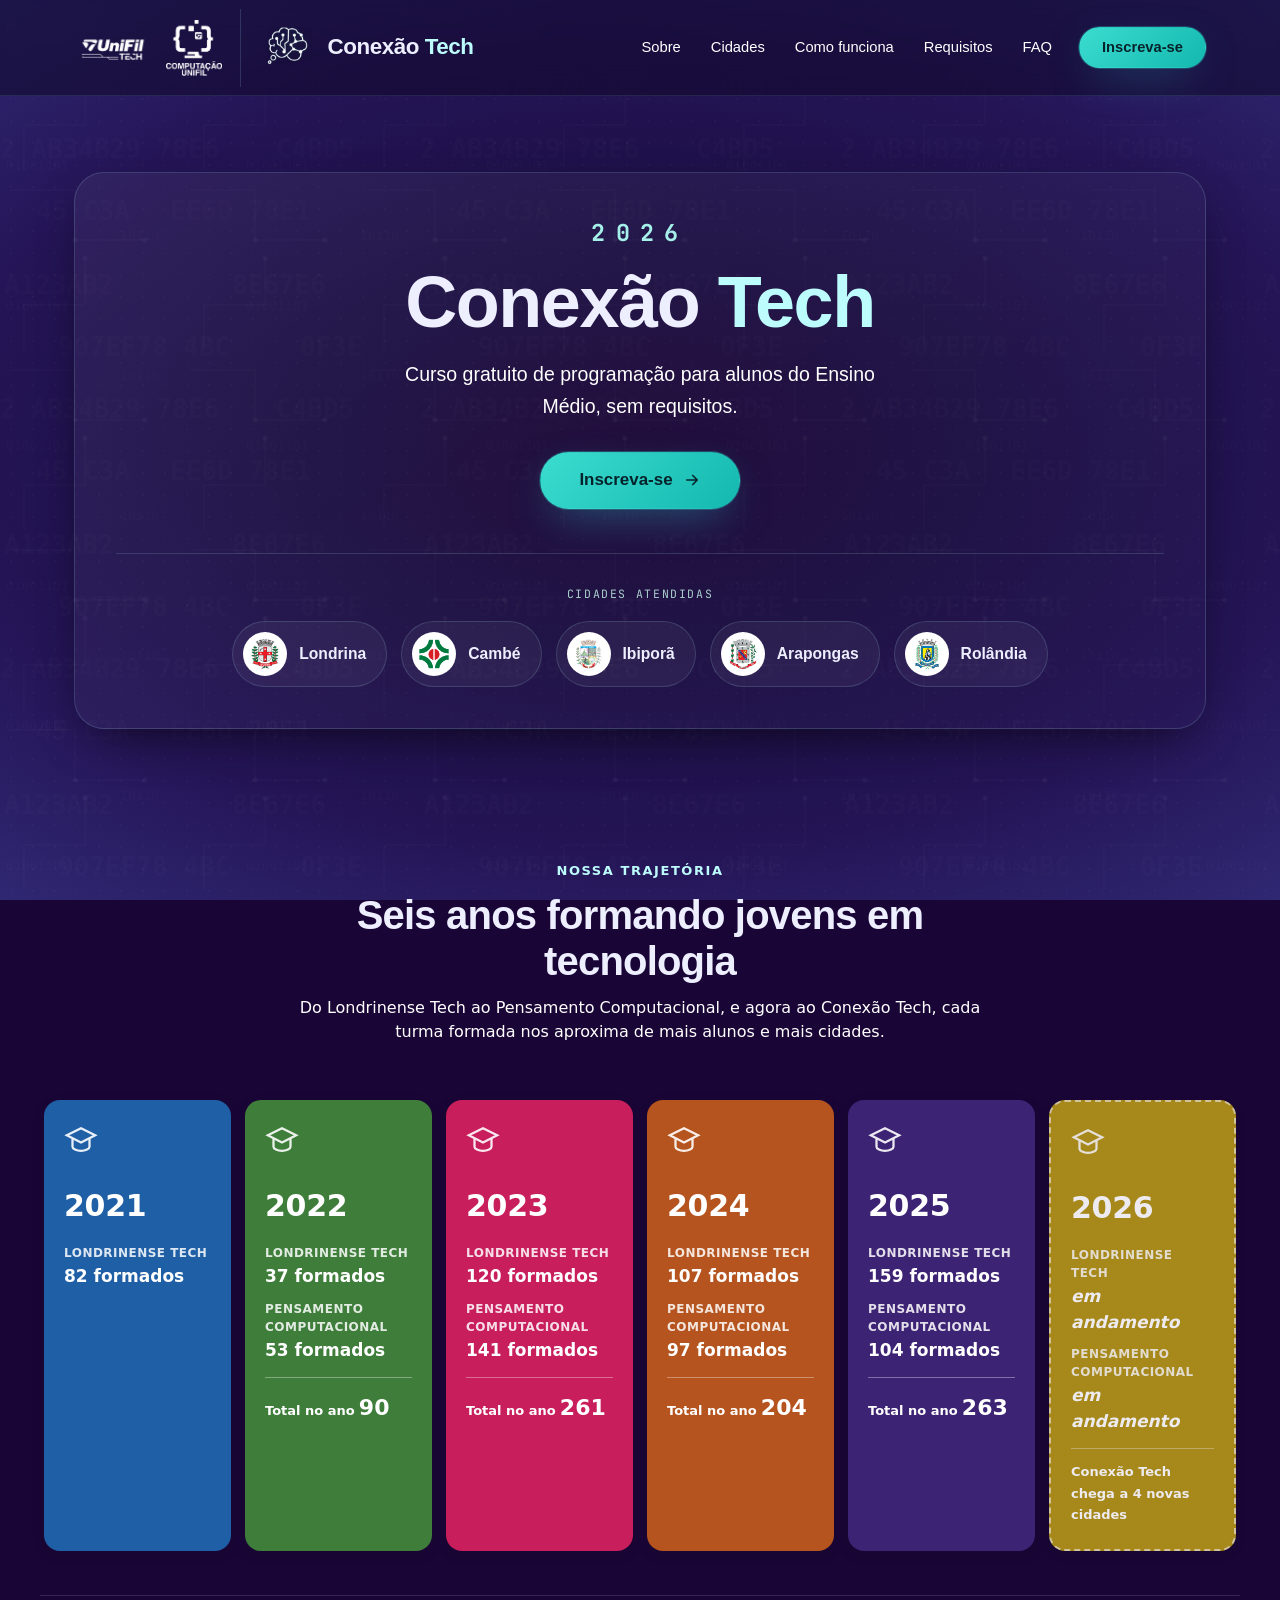
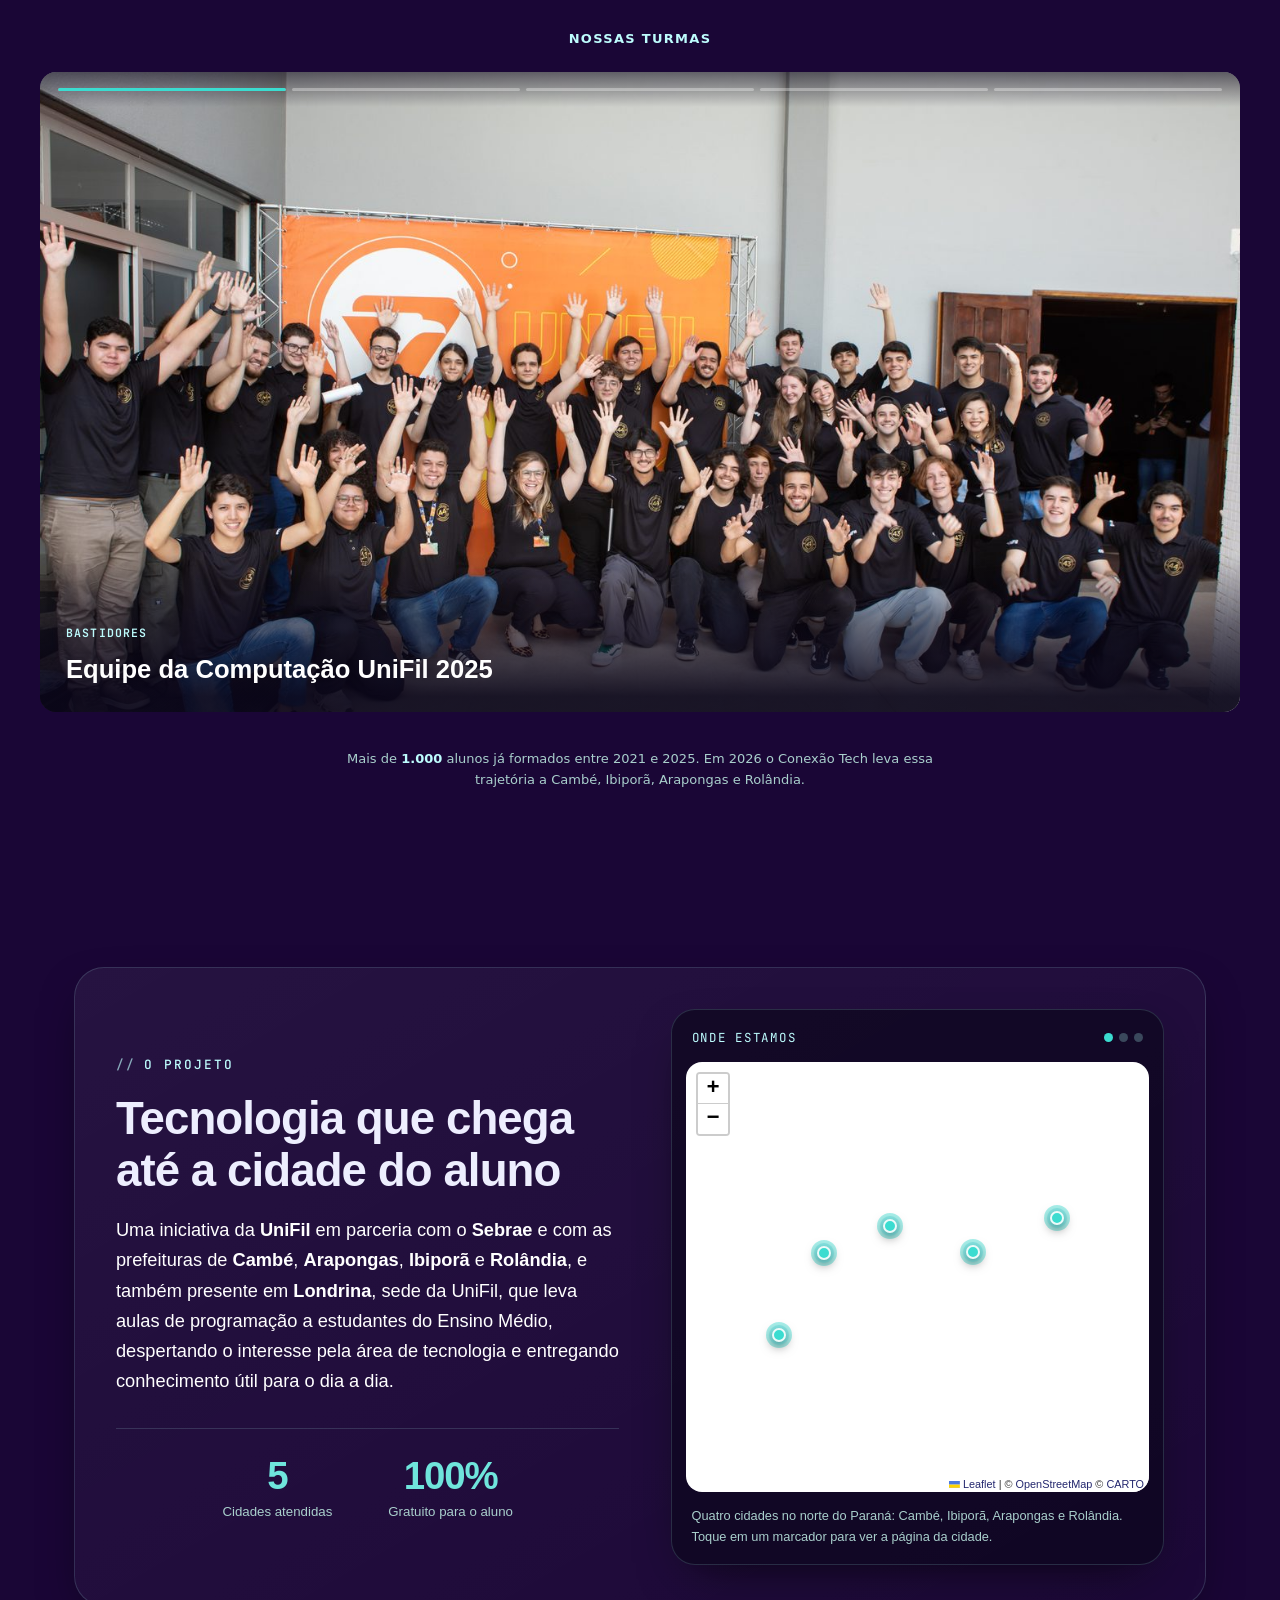
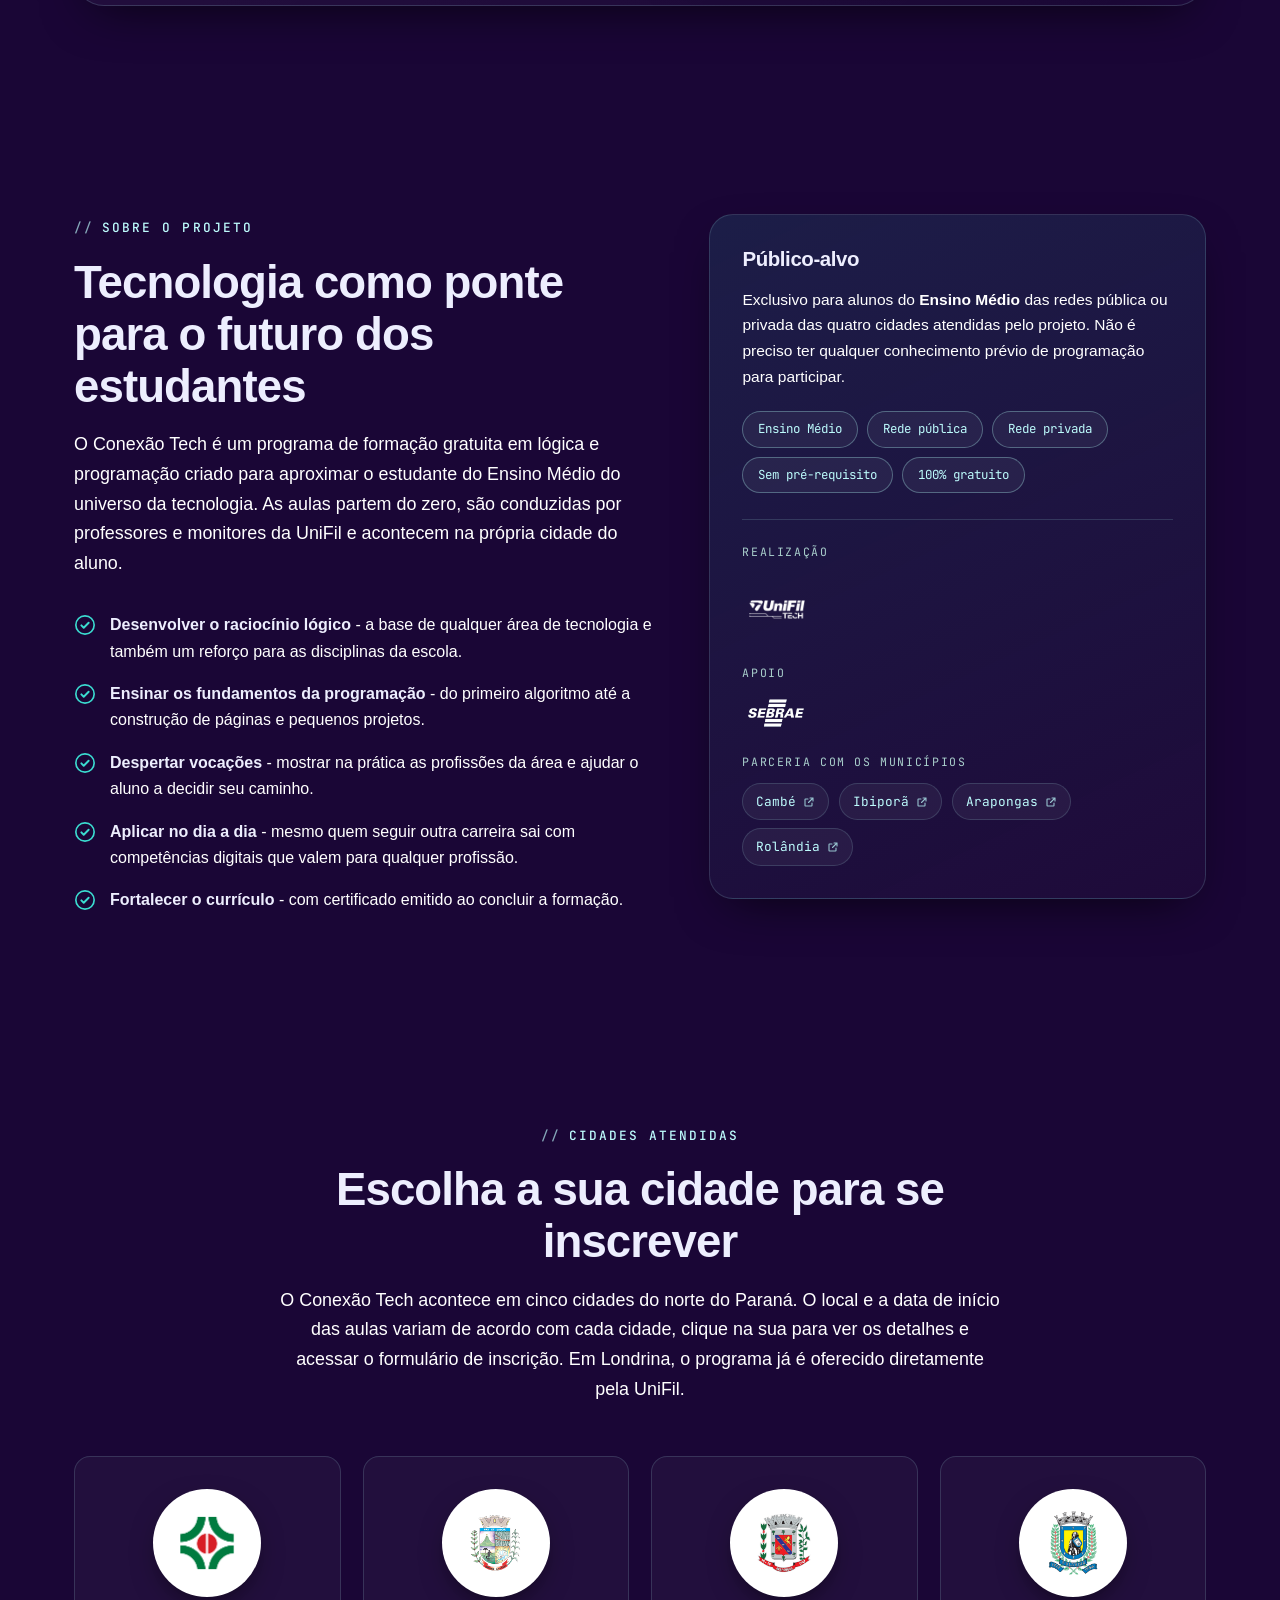
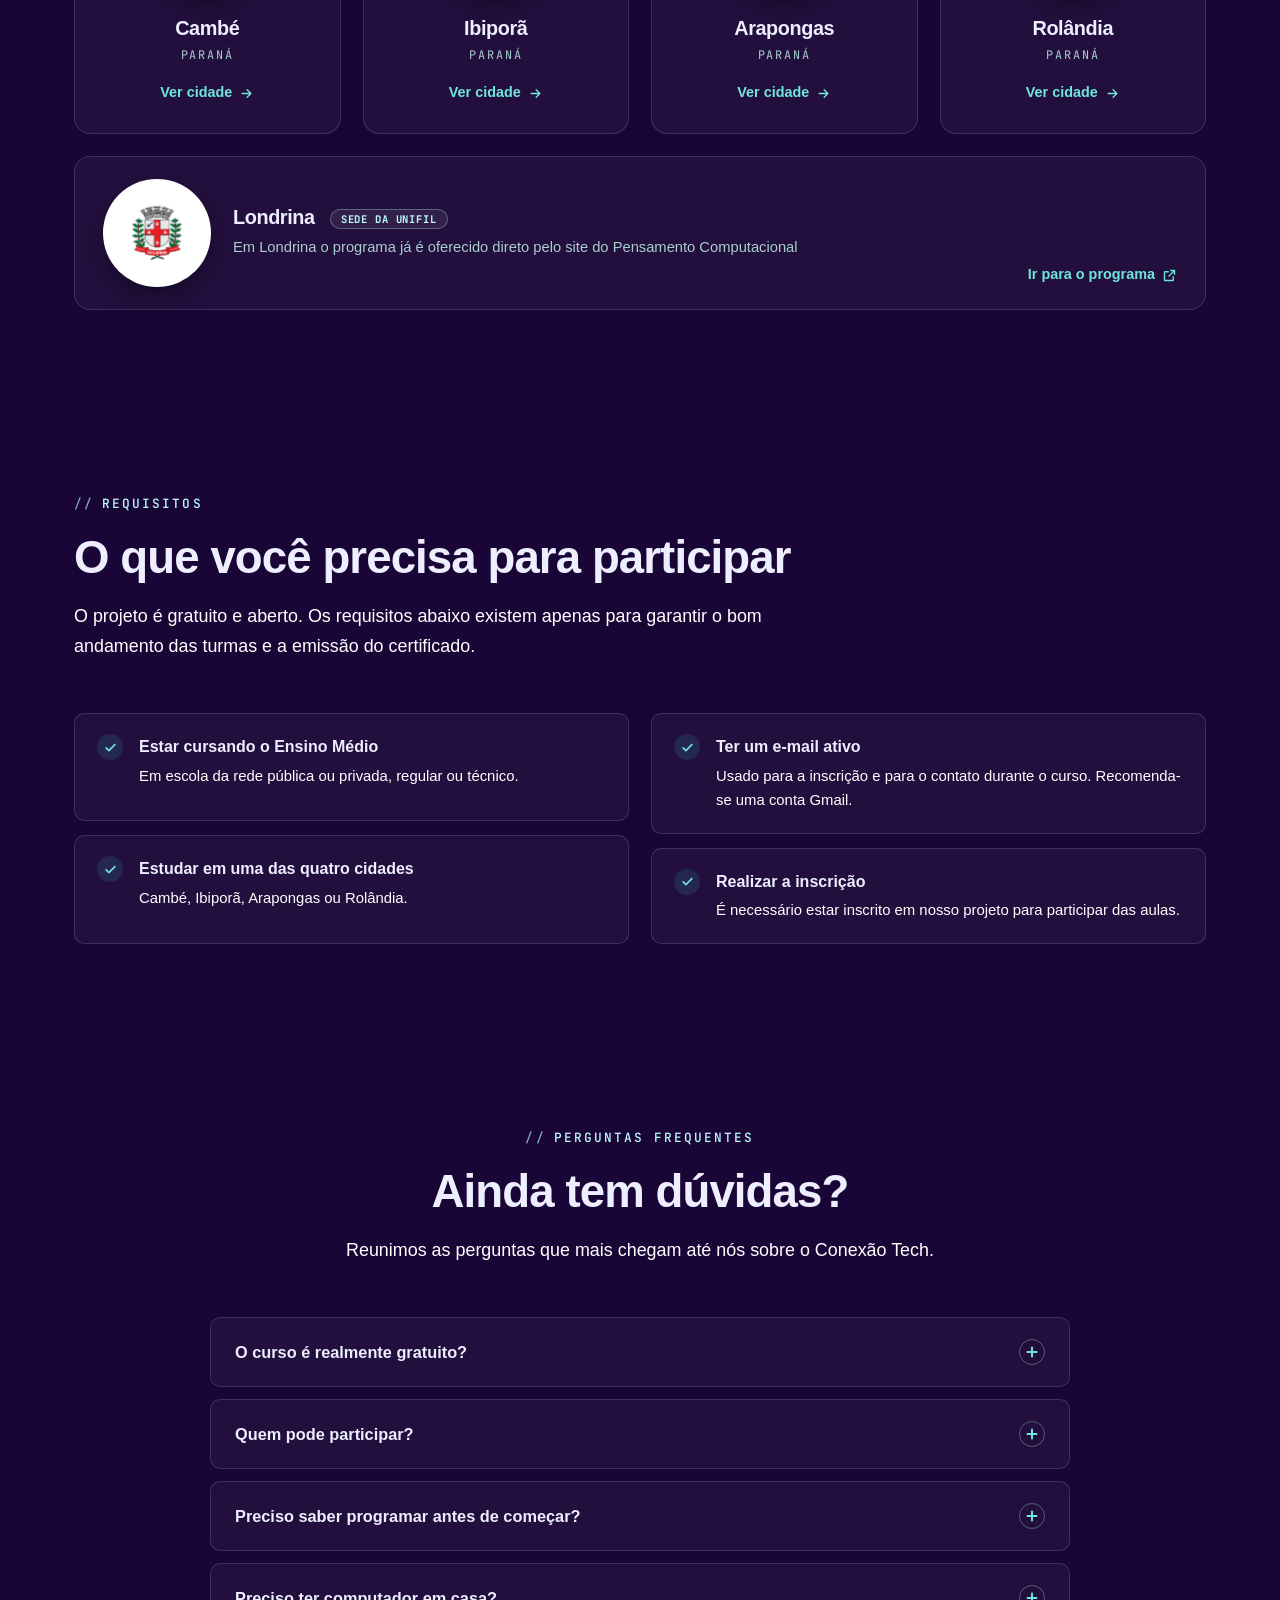
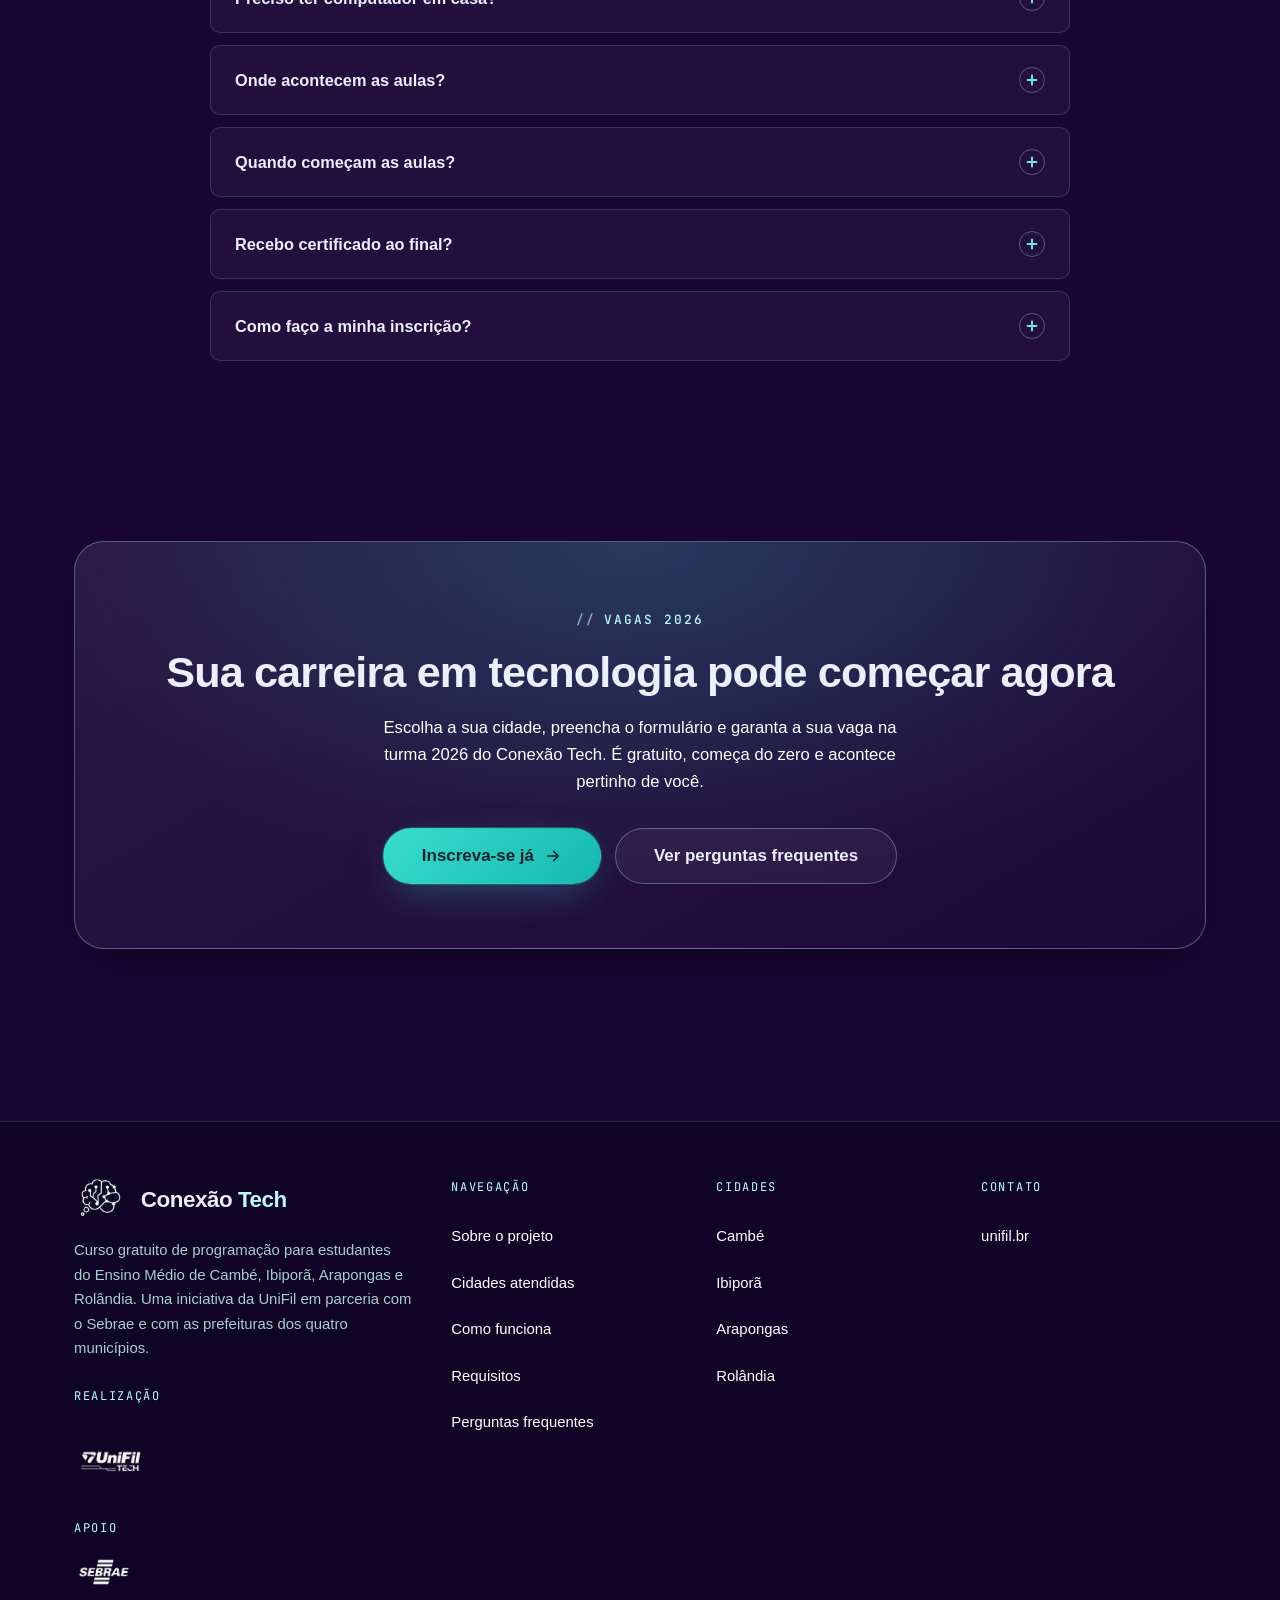
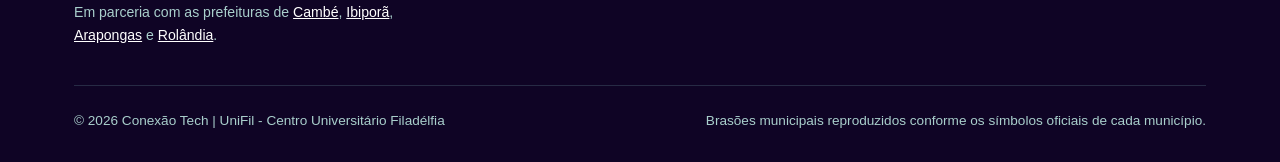
==== commit 094dc94d: "Correção de escrita da Landing Page" ====
--- a/index.html
+++ b/index.html
@@ -96,7 +96,7 @@
           <h1 class="hero__title">Conexão <span>Tech</span></h1>
 
           <p class="hero__text">
-            Curso gratuito de programação para alunos do ensino médio, sem requisitos.
+            Curso gratuito de programação para alunos do Ensino Médio, sem requisitos.
           </p>
 
           <div class="hero__actions">
@@ -178,7 +178,7 @@
       <span class="lt-eyebrow">Nossa trajetória</span>
       <h2 id="lt-titulo">Seis anos formando jovens em tecnologia</h2>
       <p class="lt-sub">
-        Do Londrinense Tech ao Pensamento Computacional — e agora ao Conexão Tech —
+        Do Londrinense Tech ao Pensamento Computacional, e agora ao Conexão Tech,
         cada turma formada nos aproxima de mais alunos e mais cidades.
       </p>
     </div>
@@ -322,7 +322,7 @@
               <img src="assets/galeria/galeria-01-equipe-unifil.jpg" alt="Equipe do curso de Computação da UniFil reunida, todos com as mãos levantadas, em frente a um painel laranja da UniFil.">
               <div class="slide__legenda">
                 <span class="slide__legenda-tag">Bastidores</span>
-                <p>Equipe da Computação UniFil</p>
+                <p>Equipe da Computação UniFil 2025</p>
               </div>
             </li>
 
@@ -330,7 +330,7 @@
               <img src="assets/galeria/galeria-02-equipe-unifil.jpg" alt="Cinco integrantes da equipe da Computação UniFil posando sorrindo em frente ao painel laranja da UniFil.">
               <div class="slide__legenda">
                 <span class="slide__legenda-tag">Bastidores</span>
-                <p>Equipe da Computação UniFil</p>
+                <p>Equipe da Computação UniFil 2025</p>
               </div>
             </li>
 
@@ -371,7 +371,7 @@
     </div>
 
     <p class="lt-rodape">
-      Mais de <strong>1.000</strong> alunos já formados entre 2021 e 2025 — e o Conexão Tech leva essa
+      Mais de <strong>1.000</strong> alunos já formados entre 2021 e 2025. Em 2026 o Conexão Tech leva essa
       trajetória a Cambé, Ibiporã, Arapongas e Rolândia.
     </p>
   </section>
@@ -611,7 +611,7 @@
         <span class="crest"><img src="assets/brasoes/londrina.png" alt="Brasão oficial do município de Londrina" width="108" height="108" loading="lazy"></span>
         <span class="city-card__wide-text">
           <h3 class="city-card__name">Londrina <span class="city-card__badge">Sede da UniFil</span></h3>
-          <p class="city-card__state">Paraná</p>
+          <p class="city-card__state">Em Londrina o programa já é oferecido direto pelo site do Pensamento Computacional</p>
         </span>
         <span class="city-card__cta">
           Ir para o programa
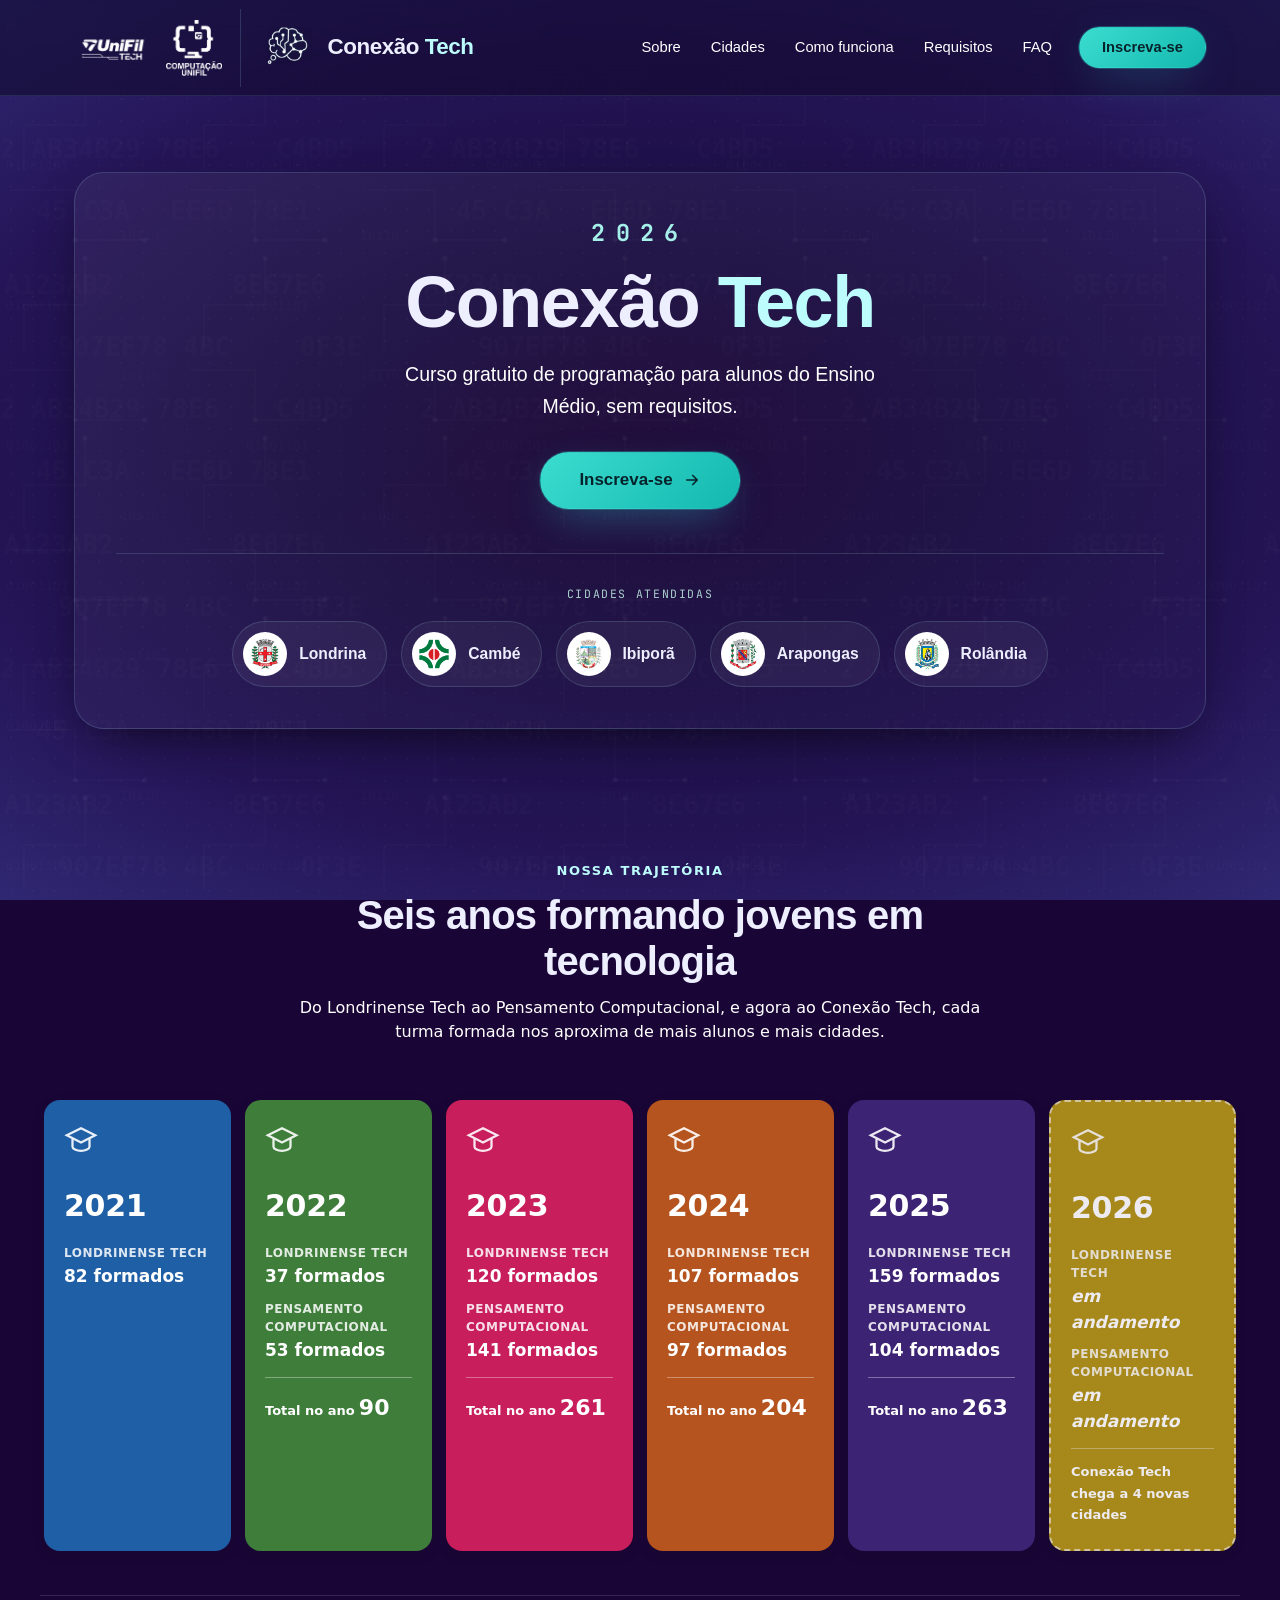
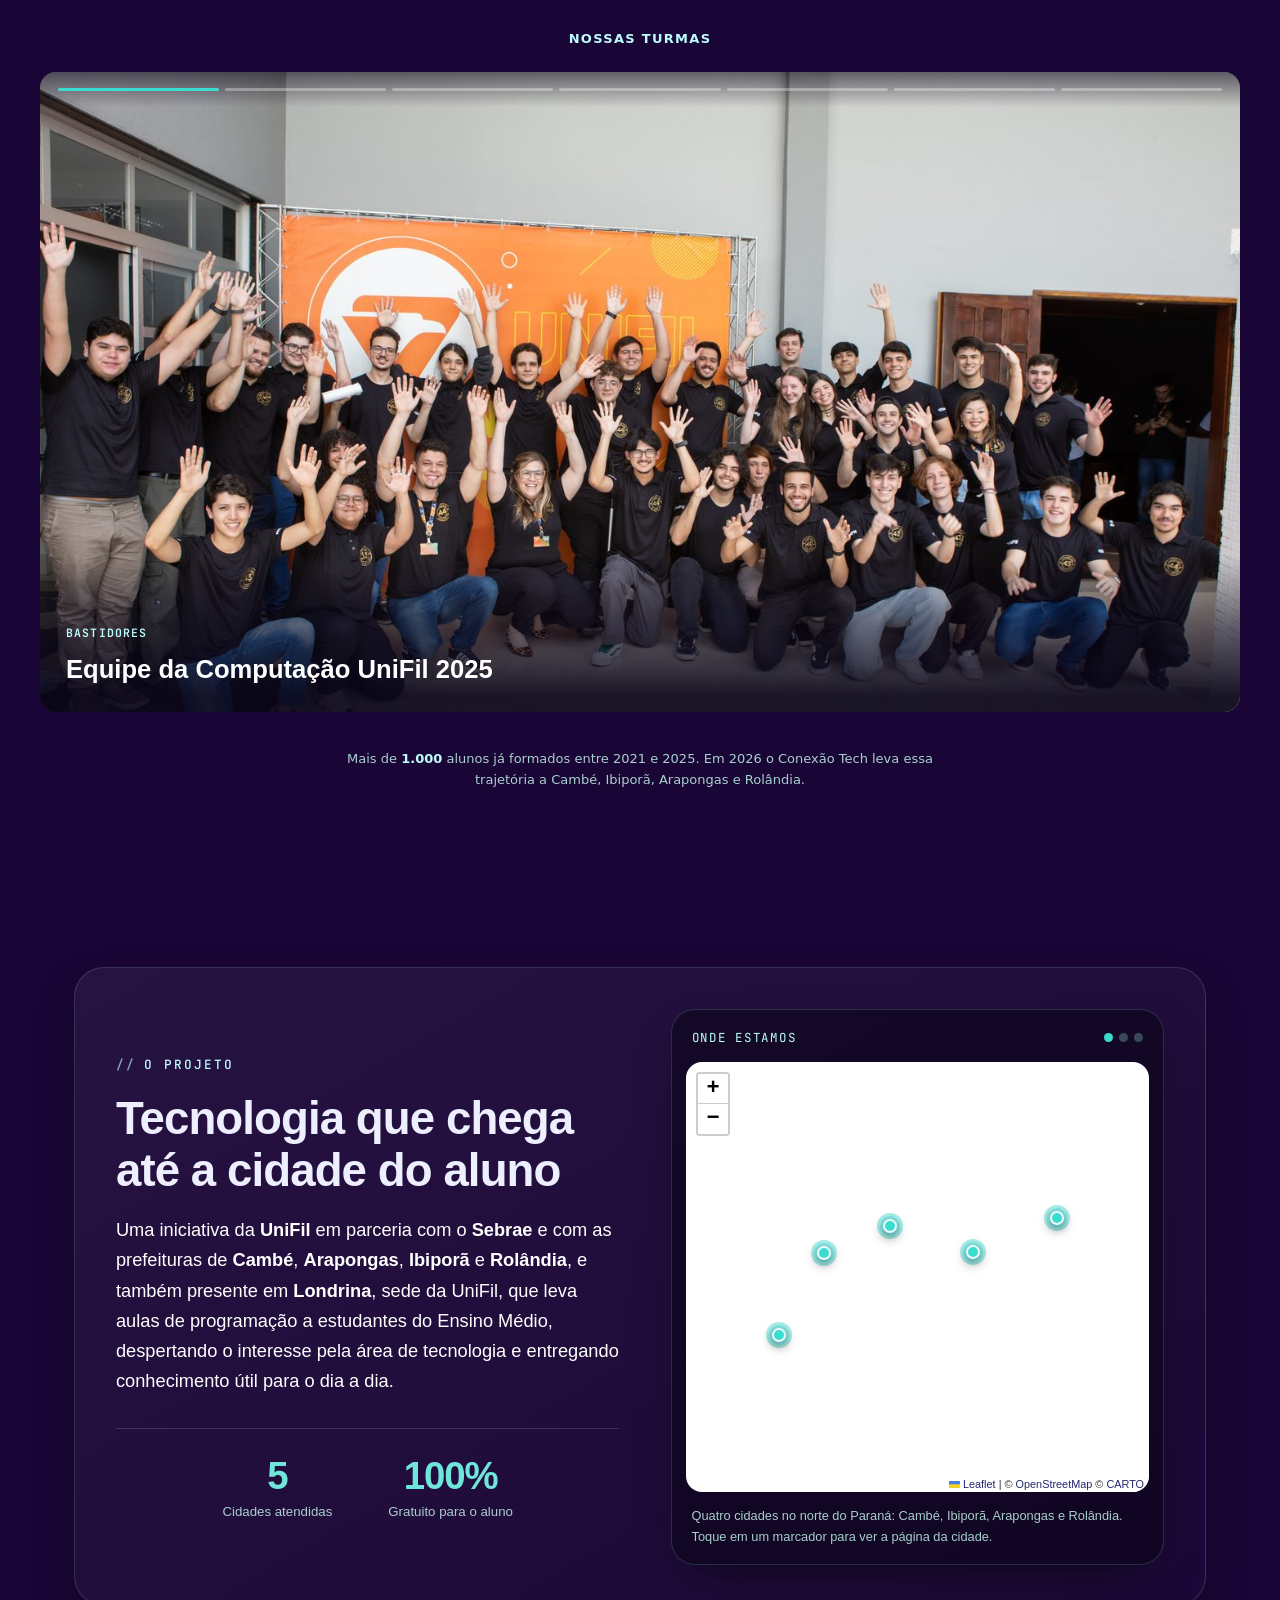
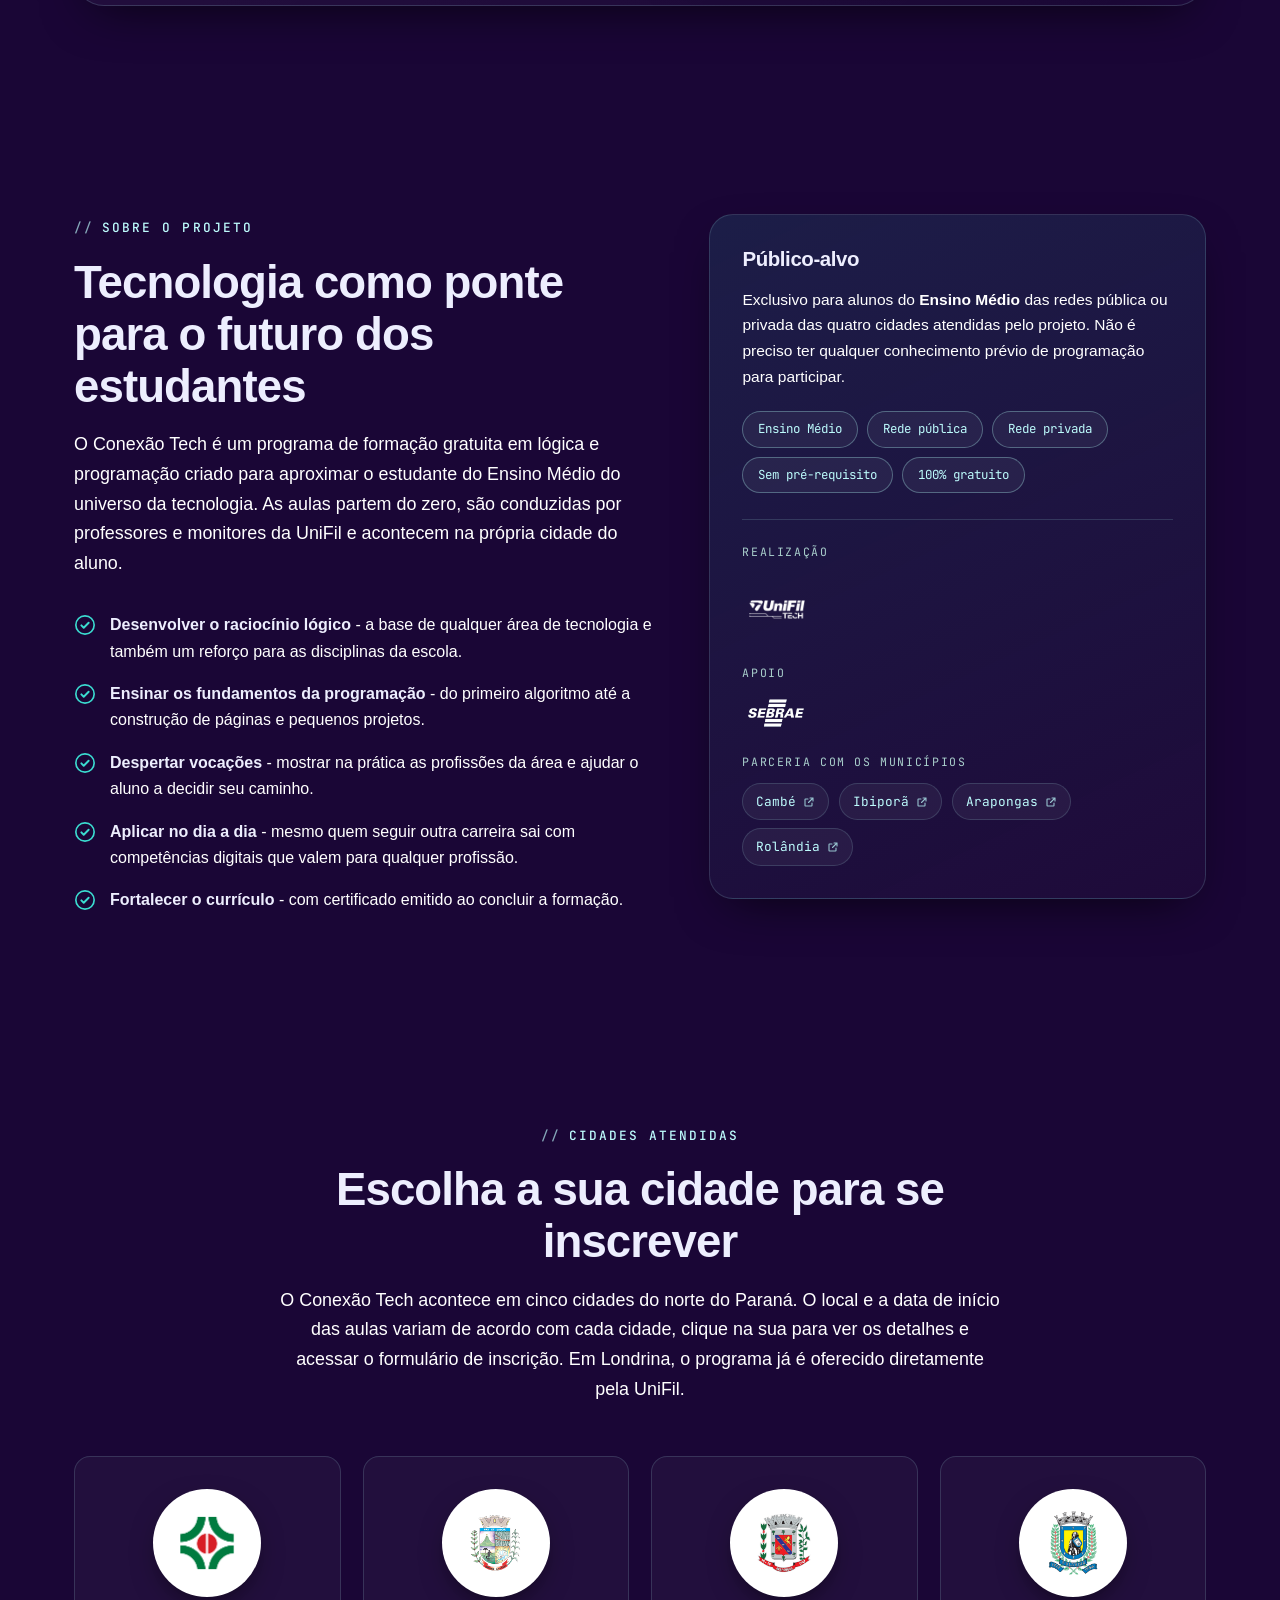
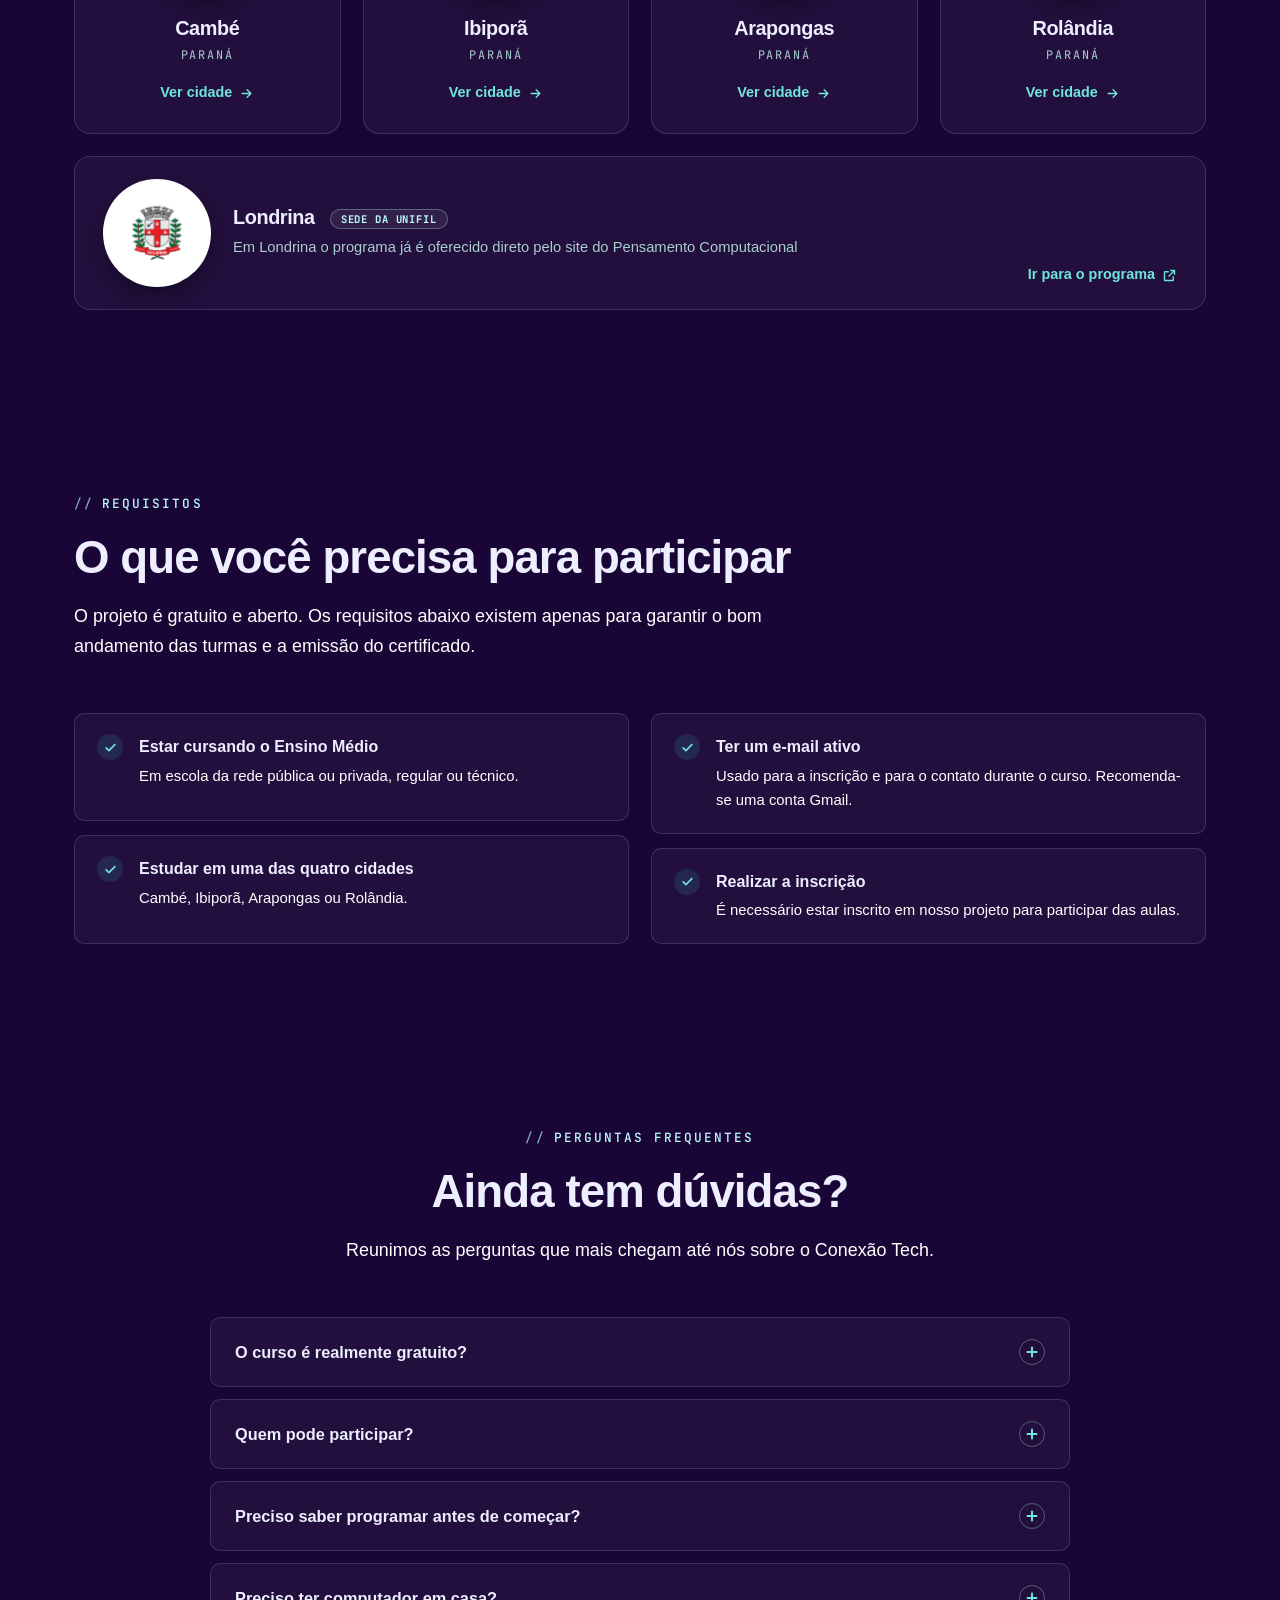
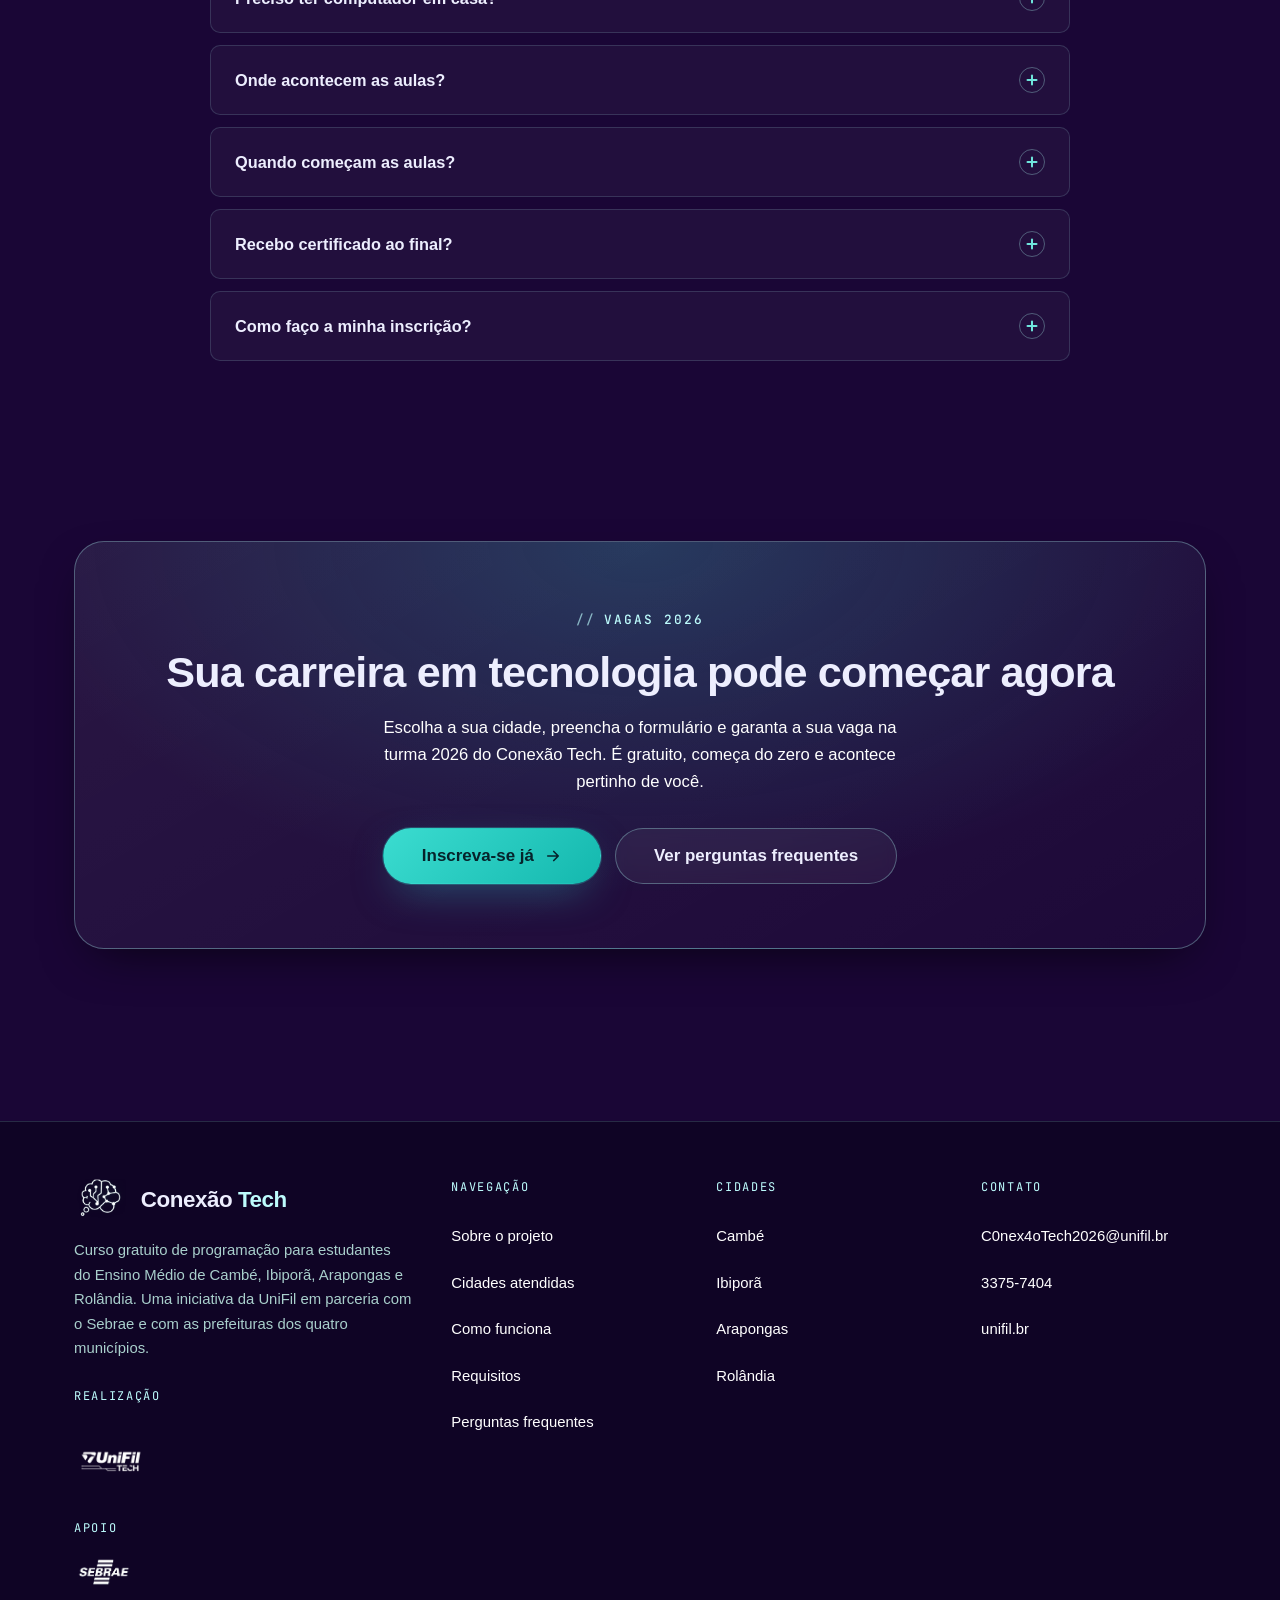
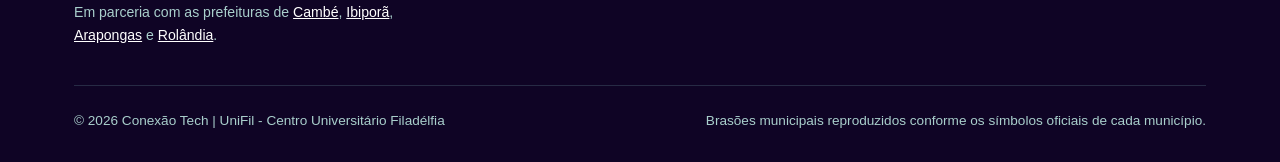
==== commit d1af7c0e: "Pequenas mudanças na landing page Adição de imagens e reestruturação escrita" ====
--- a/index.html
+++ b/index.html
@@ -309,16 +309,18 @@
 
         <div class="slide__viewport">
           <div class="slide__progresso" role="tablist" aria-label="Selecionar foto">
-            <button class="slide__seg is-ativo" type="button" role="tab" aria-selected="true" aria-label="Foto 1 de 5"><span class="slide__seg-fill"></span></button>
-            <button class="slide__seg" type="button" role="tab" aria-selected="false" aria-label="Foto 2 de 5"><span class="slide__seg-fill"></span></button>
-            <button class="slide__seg" type="button" role="tab" aria-selected="false" aria-label="Foto 3 de 5"><span class="slide__seg-fill"></span></button>
-            <button class="slide__seg" type="button" role="tab" aria-selected="false" aria-label="Foto 4 de 5"><span class="slide__seg-fill"></span></button>
-            <button class="slide__seg" type="button" role="tab" aria-selected="false" aria-label="Foto 5 de 5"><span class="slide__seg-fill"></span></button>
+            <button class="slide__seg is-ativo" type="button" role="tab" aria-selected="true" aria-label="Foto 1 de 7"><span class="slide__seg-fill"></span></button>
+            <button class="slide__seg" type="button" role="tab" aria-selected="false" aria-label="Foto 2 de 7"><span class="slide__seg-fill"></span></button>
+            <button class="slide__seg" type="button" role="tab" aria-selected="false" aria-label="Foto 3 de 7"><span class="slide__seg-fill"></span></button>
+            <button class="slide__seg" type="button" role="tab" aria-selected="false" aria-label="Foto 4 de 7"><span class="slide__seg-fill"></span></button>
+            <button class="slide__seg" type="button" role="tab" aria-selected="false" aria-label="Foto 5 de 7"><span class="slide__seg-fill"></span></button>
+            <button class="slide__seg" type="button" role="tab" aria-selected="false" aria-label="Foto 6 de 7"><span class="slide__seg-fill"></span></button>
+            <button class="slide__seg" type="button" role="tab" aria-selected="false" aria-label="Foto 7 de 7"><span class="slide__seg-fill"></span></button>
           </div>
 
           <ul class="slide__trilha">
 
-            <li class="slide__item is-ativo" role="group" aria-roledescription="slide" aria-label="1 de 5">
+            <li class="slide__item is-ativo" role="group" aria-roledescription="slide" aria-label="1 de 7">
               <img src="assets/galeria/galeria-01-equipe-unifil.jpg" alt="Equipe do curso de Computação da UniFil reunida, todos com as mãos levantadas, em frente a um painel laranja da UniFil.">
               <div class="slide__legenda">
                 <span class="slide__legenda-tag">Bastidores</span>
@@ -326,7 +328,7 @@
               </div>
             </li>
 
-            <li class="slide__item" role="group" aria-roledescription="slide" aria-label="2 de 5">
+            <li class="slide__item" role="group" aria-roledescription="slide" aria-label="2 de 7">
               <img src="assets/galeria/galeria-02-equipe-unifil.jpg" alt="Cinco integrantes da equipe da Computação UniFil posando sorrindo em frente ao painel laranja da UniFil.">
               <div class="slide__legenda">
                 <span class="slide__legenda-tag">Bastidores</span>
@@ -334,7 +336,7 @@
               </div>
             </li>
 
-            <li class="slide__item" role="group" aria-roledescription="slide" aria-label="3 de 5">
+            <li class="slide__item" role="group" aria-roledescription="slide" aria-label="3 de 7">
               <img src="assets/galeria/galeria-03-formatura-pensamento-computacional.jpg" alt="Alunos no palco segurando certificados na formatura do Pensamento Computacional 2025, com o telão do evento ao fundo.">
               <div class="slide__legenda">
                 <span class="slide__legenda-tag">Formatura 2025</span>
@@ -342,7 +344,7 @@
               </div>
             </li>
 
-            <li class="slide__item" role="group" aria-roledescription="slide" aria-label="4 de 5">
+            <li class="slide__item" role="group" aria-roledescription="slide" aria-label="4 de 7">
               <img src="assets/galeria/galeria-04-formatura-pensamento-computacional.jpg" alt="Outro ângulo da formatura do Pensamento Computacional 2025, com alunos formados e plateia em primeiro plano.">
               <div class="slide__legenda">
                 <span class="slide__legenda-tag">Formatura 2025</span>
@@ -350,11 +352,27 @@
               </div>
             </li>
 
-            <li class="slide__item" role="group" aria-roledescription="slide" aria-label="5 de 5">
+            <li class="slide__item" role="group" aria-roledescription="slide" aria-label="5 de 7">
               <img src="assets/galeria/galeria-05-aula-pratica.jpg" alt="Alunos em uma aula prática de programação, sentados em computadores com exercícios de código nas telas.">
               <div class="slide__legenda">
                 <span class="slide__legenda-tag">Em sala</span>
                 <p>Aula prática de programação</p>
+              </div>
+            </li>
+
+            <li class="slide__item" role="group" aria-roledescription="slide" aria-label="6 de 7">
+              <img src="assets/galeria/galeria-06-aula-2026.jpg" alt="Alunos em aula prática de programação em 2026, num laboratório com vários computadores; a tela ao fundo mostra um exercício de JavaScript sobre adicionar aleatoriedade a um jogo de RPG.">
+              <div class="slide__legenda">
+                <span class="slide__legenda-tag">Turma 2026</span>
+                <p>Aula sobre Flexbox (CSS)</p>
+              </div>
+            </li>
+
+            <li class="slide__item" role="group" aria-roledescription="slide" aria-label="7 de 7">
+              <img src="assets/galeria/galeria-07-aula-2026.jpg" alt="Turma de 2026 assistindo a uma aula sobre Flexbox em CSS, com o professor à frente e o slide da Computação UniFil projetado.">
+              <div class="slide__legenda">
+                <span class="slide__legenda-tag">Turma 2026</span>
+                <p>Exercício de lógica em JavaScript</p>
               </div>
             </li>
 
@@ -901,8 +919,8 @@
         <p class="footer__title">Contato</p>
         <ul class="footer__list footer__contact">
           <!-- TROQUE pelos canais oficiais do Conexão Tech antes de publicar. -->
-          <!-- <li><a href="mailto:INSERIR_EMAIL_DO_PROJETO">INSERIR_EMAIL_DO_PROJETO</a></li>
-          <li><a href="tel:INSERIR_TELEFONE">INSERIR_TELEFONE</a></li> -->
+          <li><a href="mailto:C0nex4oTech2026@unifil.br">C0nex4oTech2026@unifil.br</a></li>
+          <li><a>3375-7404</a></li>
           <li><a href="https://unifil.br" target="_blank" rel="noopener">unifil.br</a></li>
         </ul>
       </div>
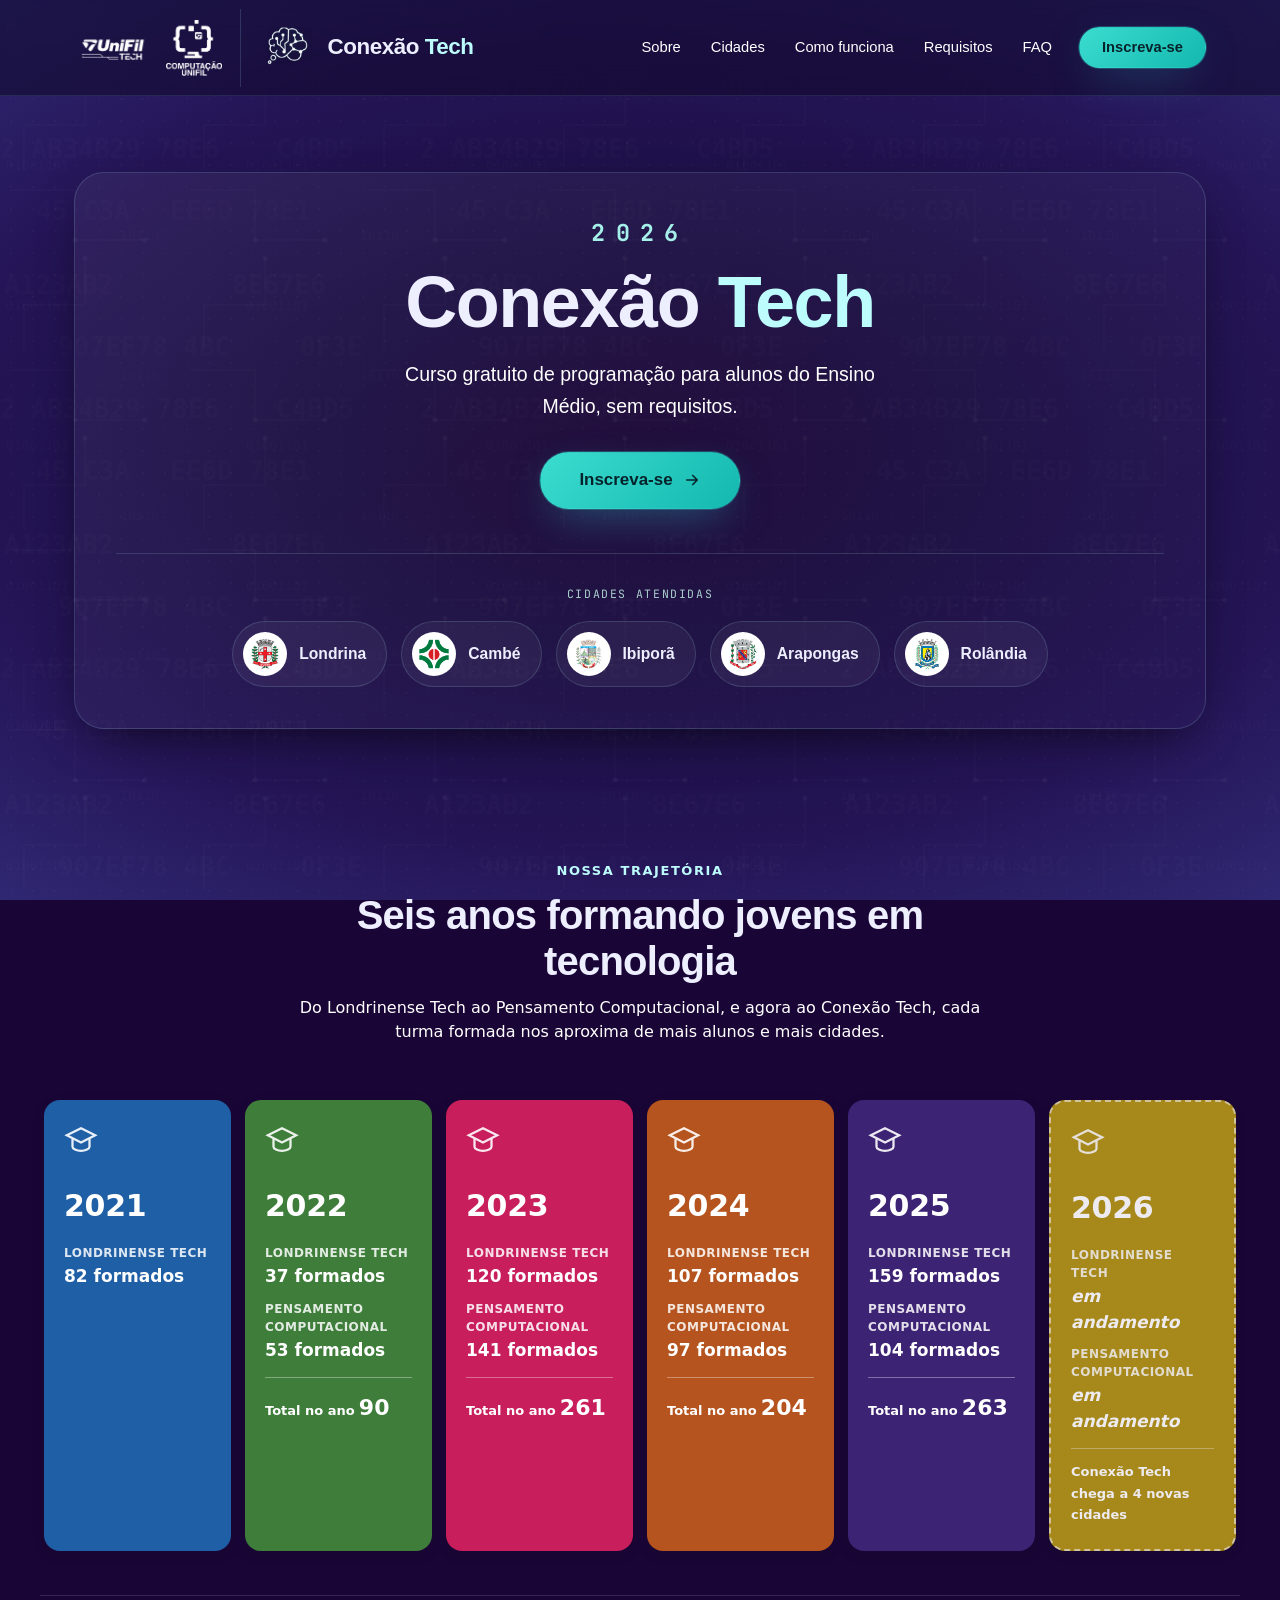
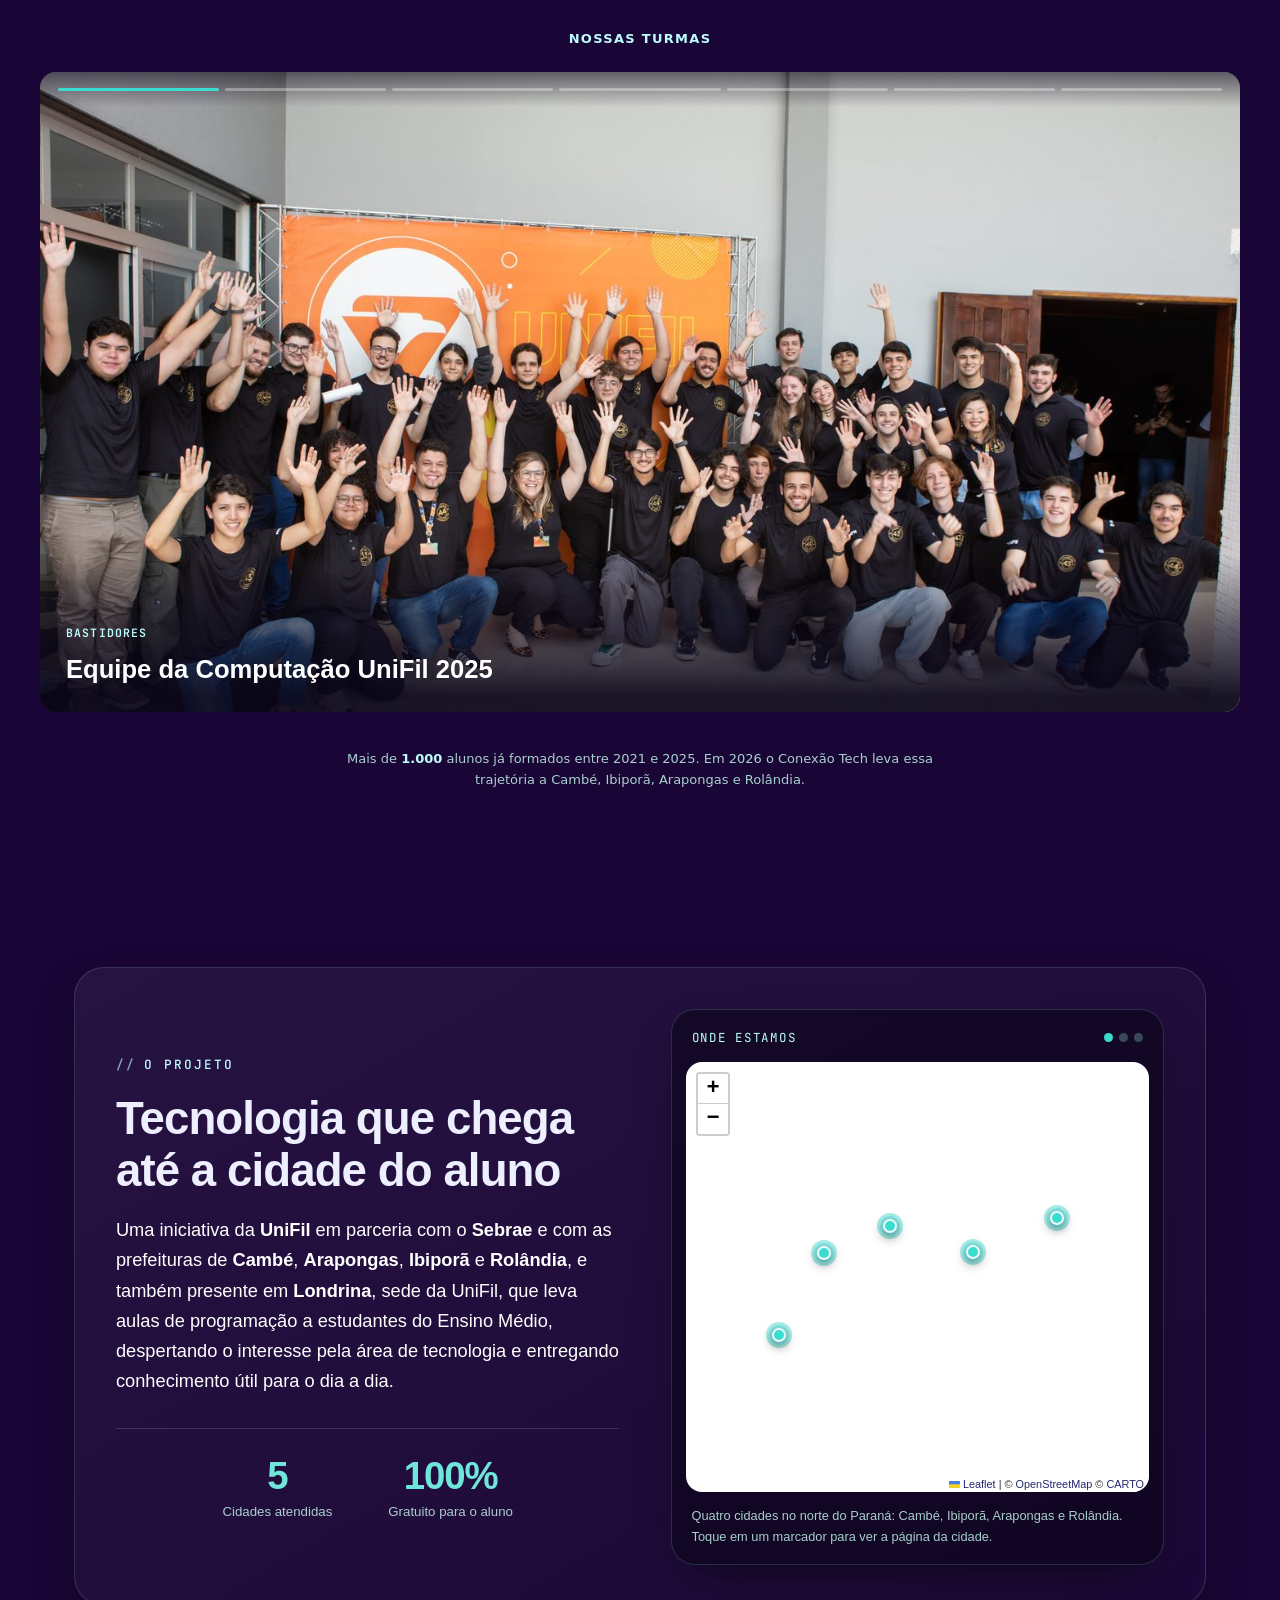
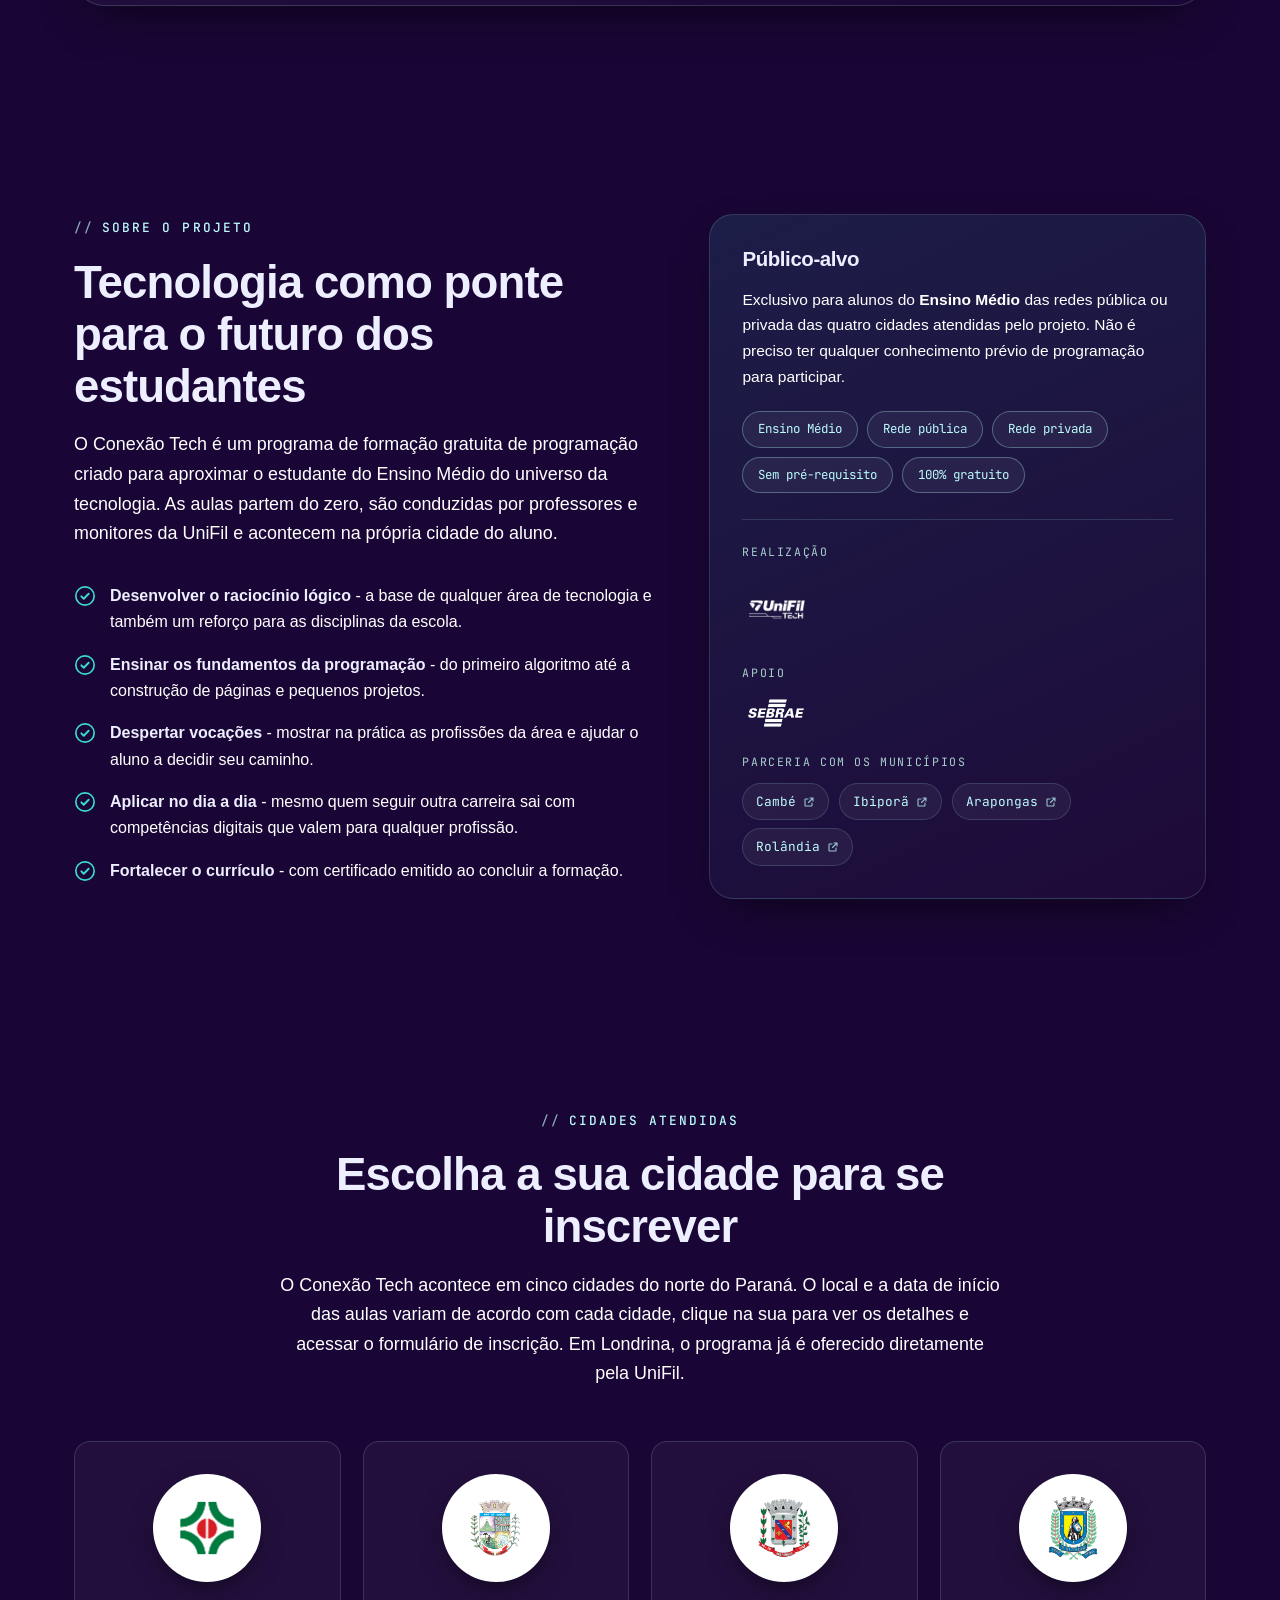
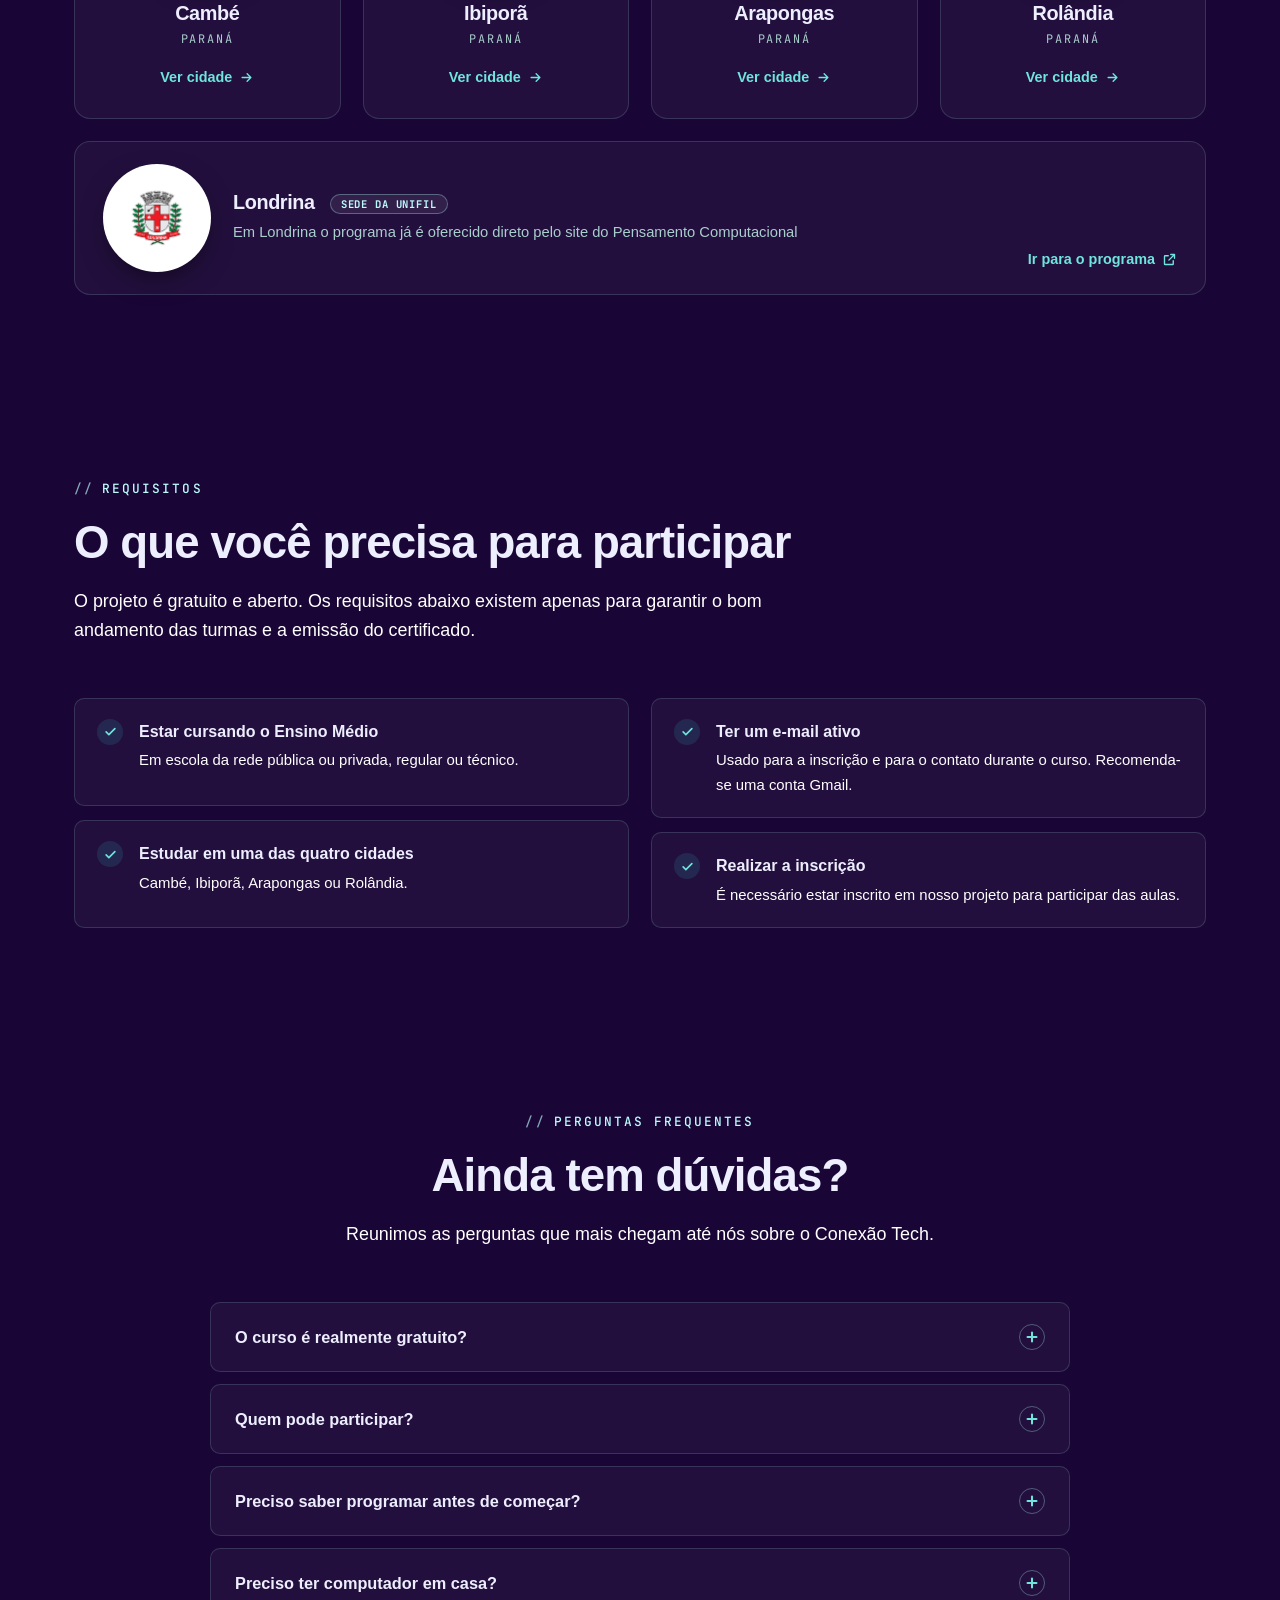
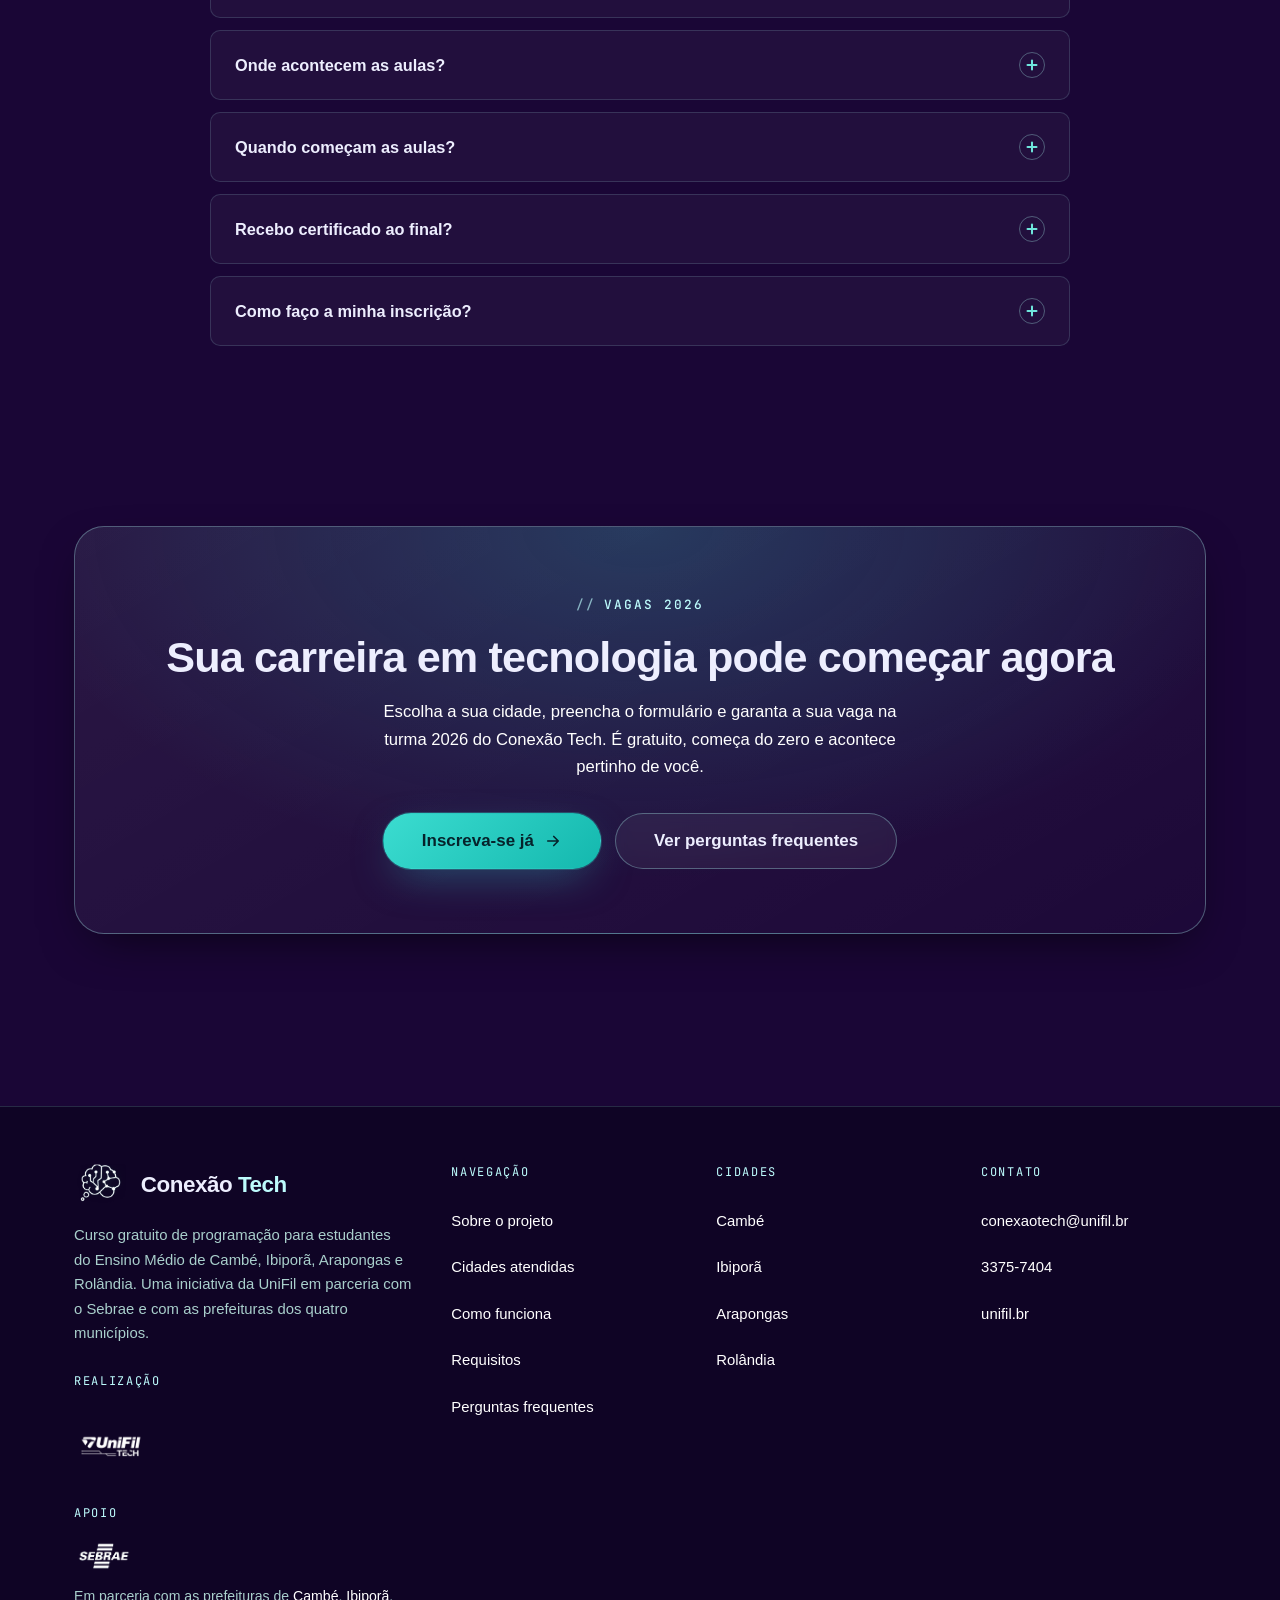
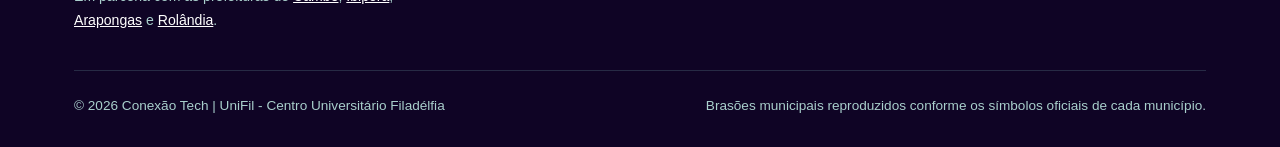
==== commit f44ee335: "Pequenas mudanças no HTML principal" ====
--- a/index.html
+++ b/index.html
@@ -461,7 +461,7 @@
           <p class="eyebrow">Sobre o projeto</p>
           <h2 class="section-title">Tecnologia como ponte para o futuro dos estudantes</h2>
           <p class="section-lead section-lead--gap">
-            O Conexão Tech é um programa de formação gratuita em lógica e programação criado para
+            O Conexão Tech é um programa de formação gratuita de programação criado para
             aproximar o estudante do Ensino Médio do universo da tecnologia. As aulas partem do zero,
             são conduzidas por professores e monitores da UniFil e acontecem na própria cidade do aluno.
           </p>
@@ -919,7 +919,7 @@
         <p class="footer__title">Contato</p>
         <ul class="footer__list footer__contact">
           <!-- TROQUE pelos canais oficiais do Conexão Tech antes de publicar. -->
-          <li><a href="mailto:C0nex4oTech2026@unifil.br">C0nex4oTech2026@unifil.br</a></li>
+          <li><a href="mailto:C0nex4oTech2026@unifil.br">conexaotech@unifil.br</a></li>
           <li><a>3375-7404</a></li>
           <li><a href="https://unifil.br" target="_blank" rel="noopener">unifil.br</a></li>
         </ul>
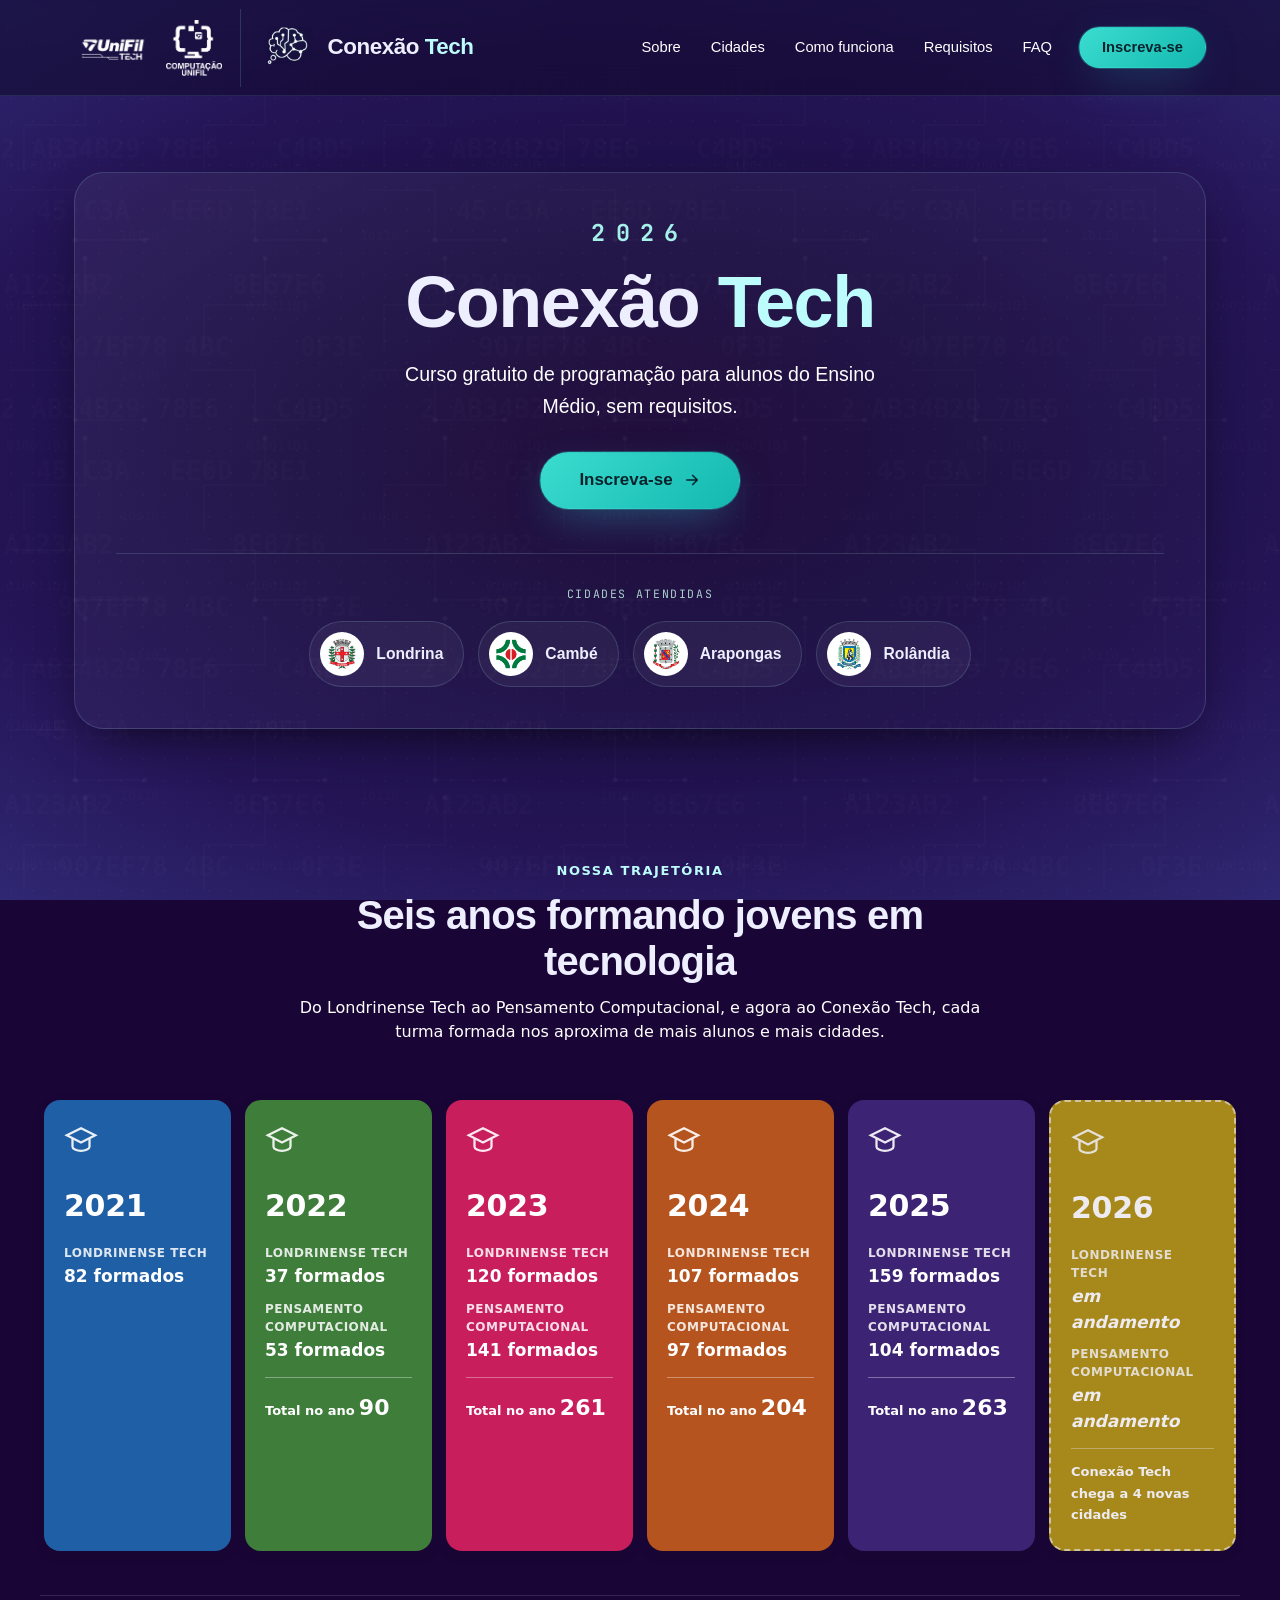
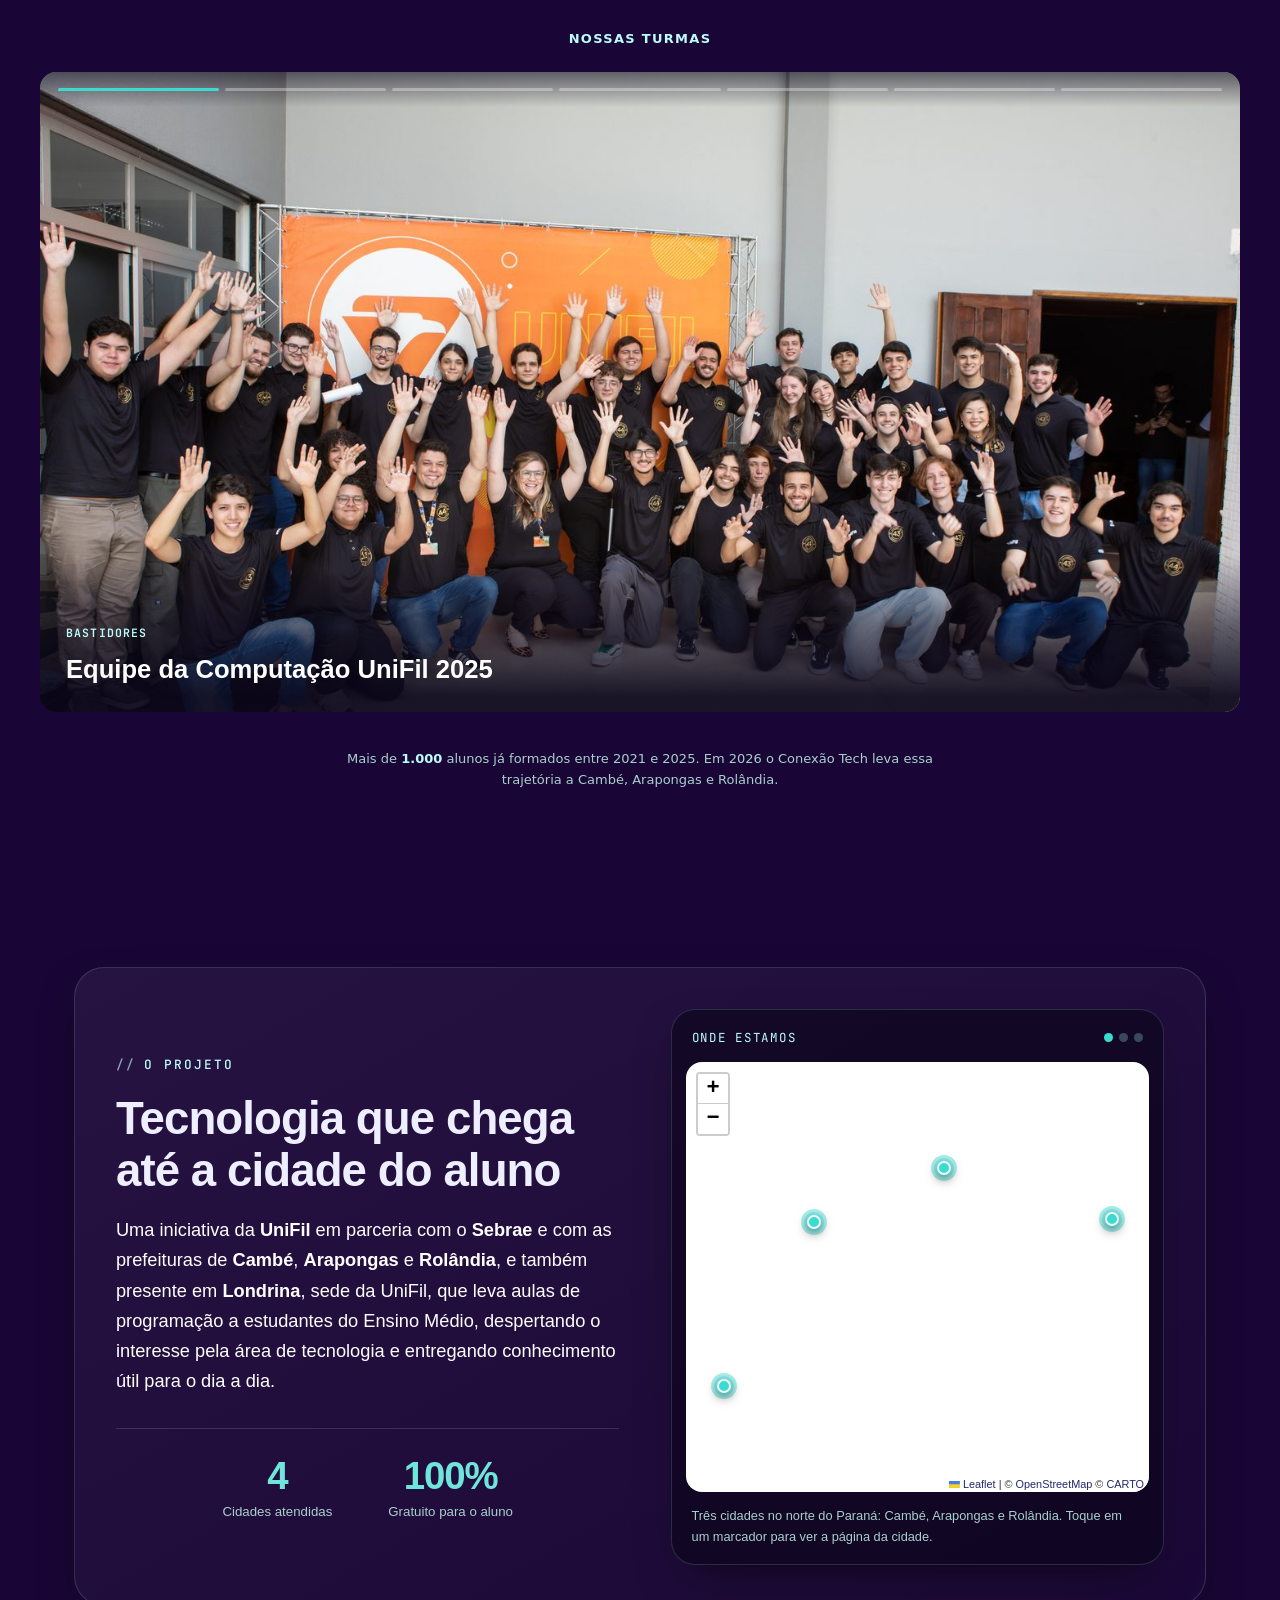
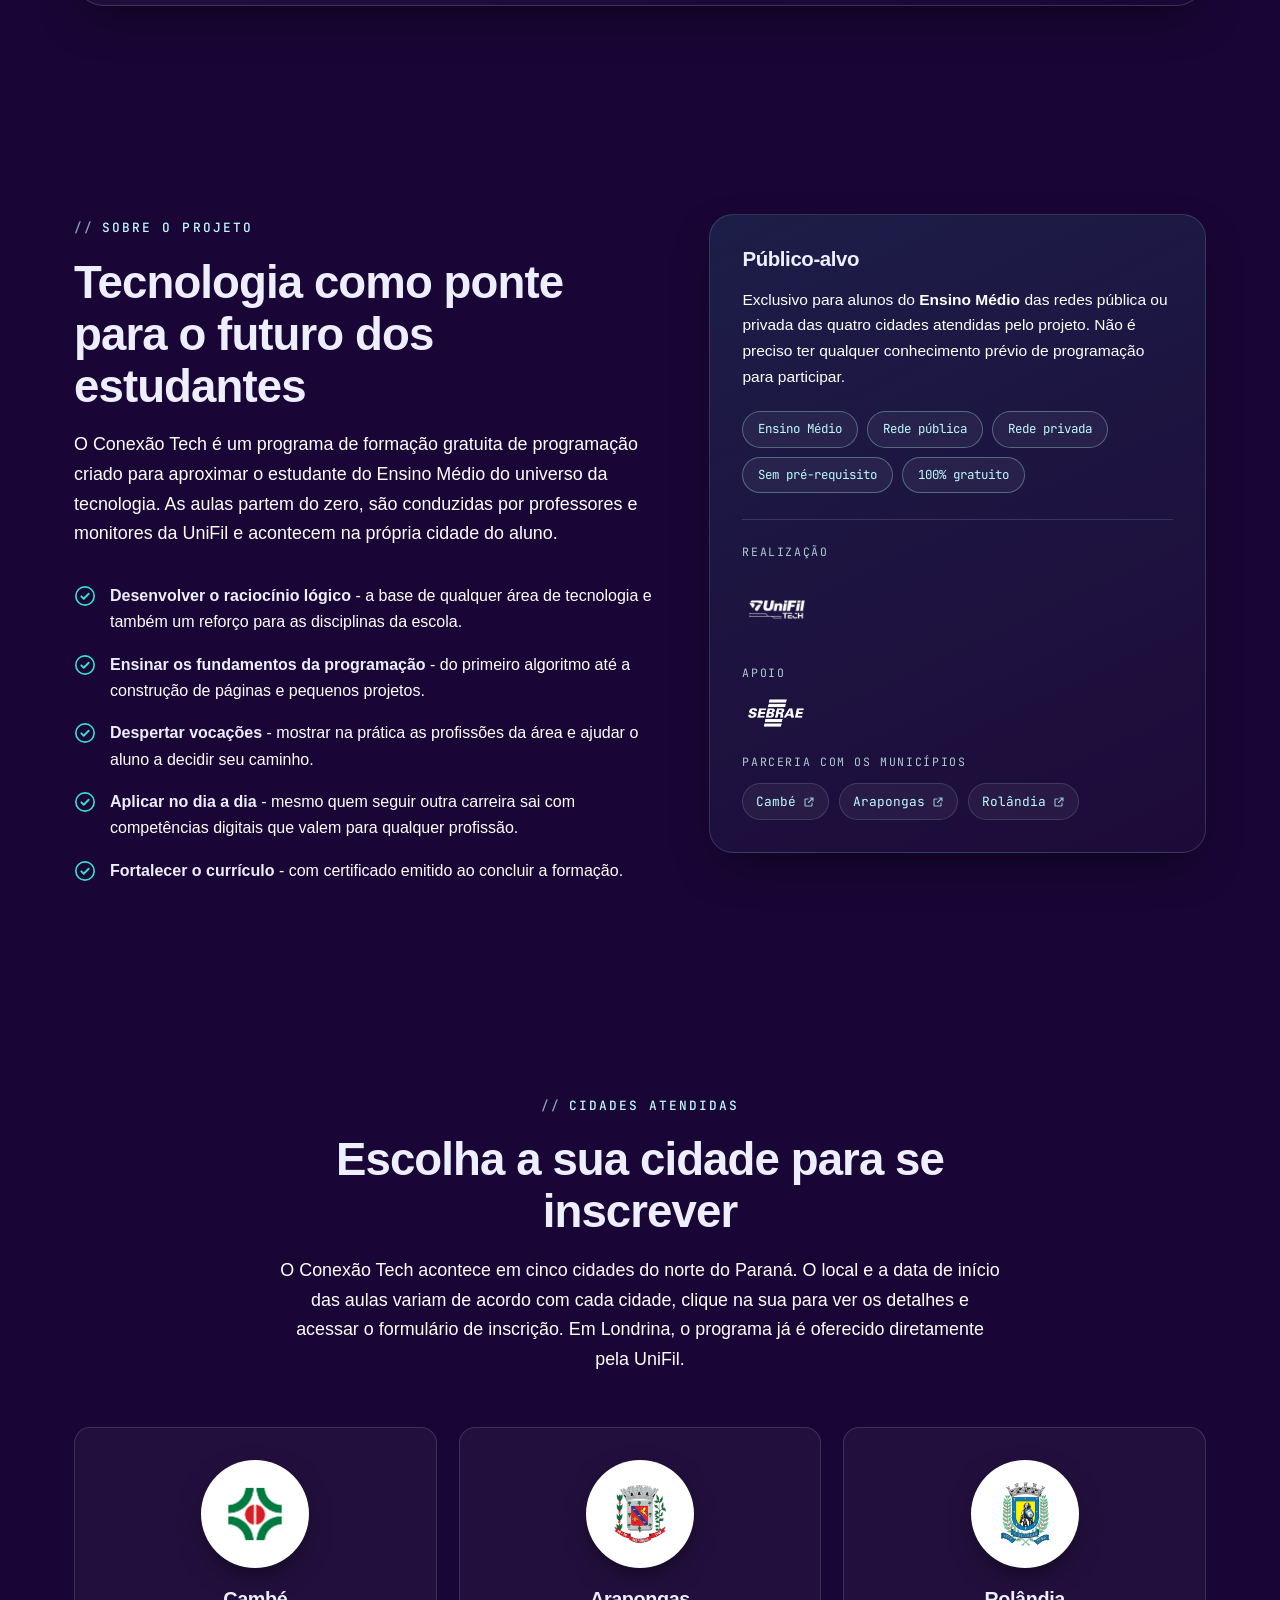
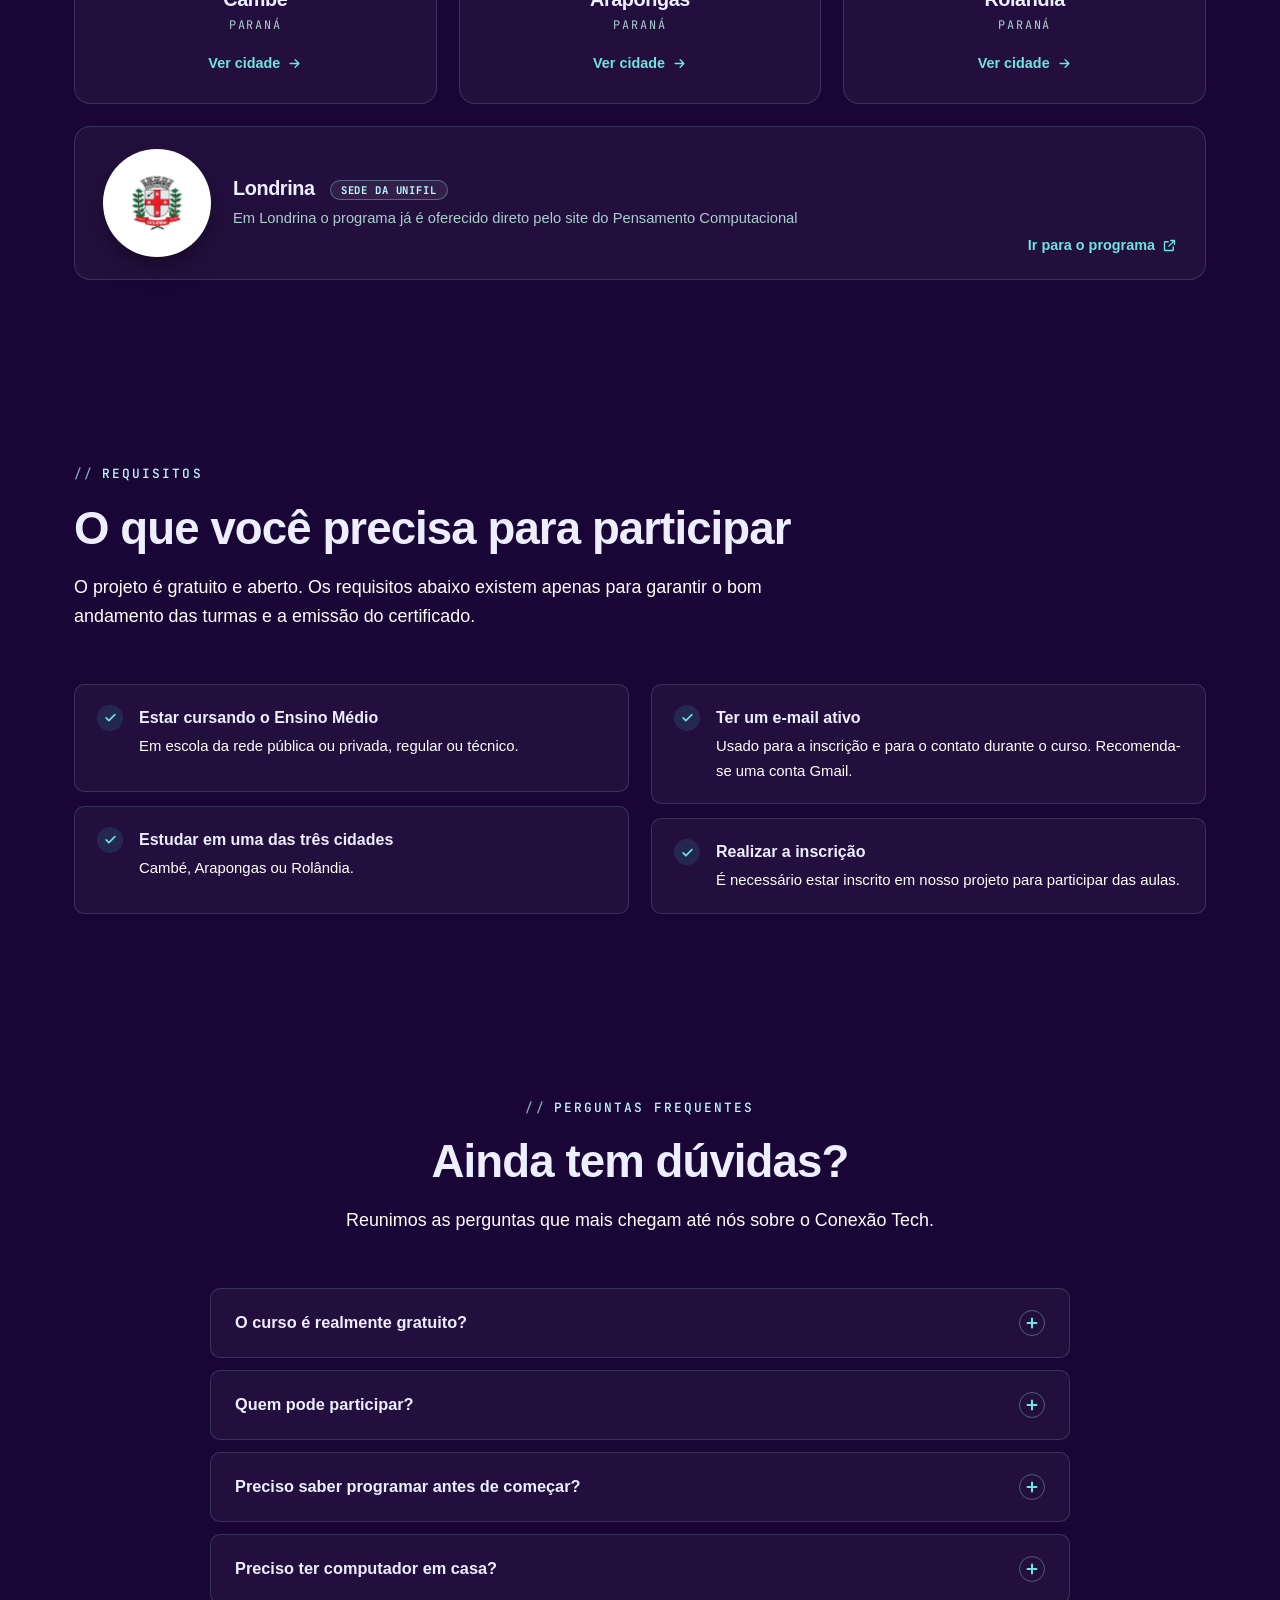
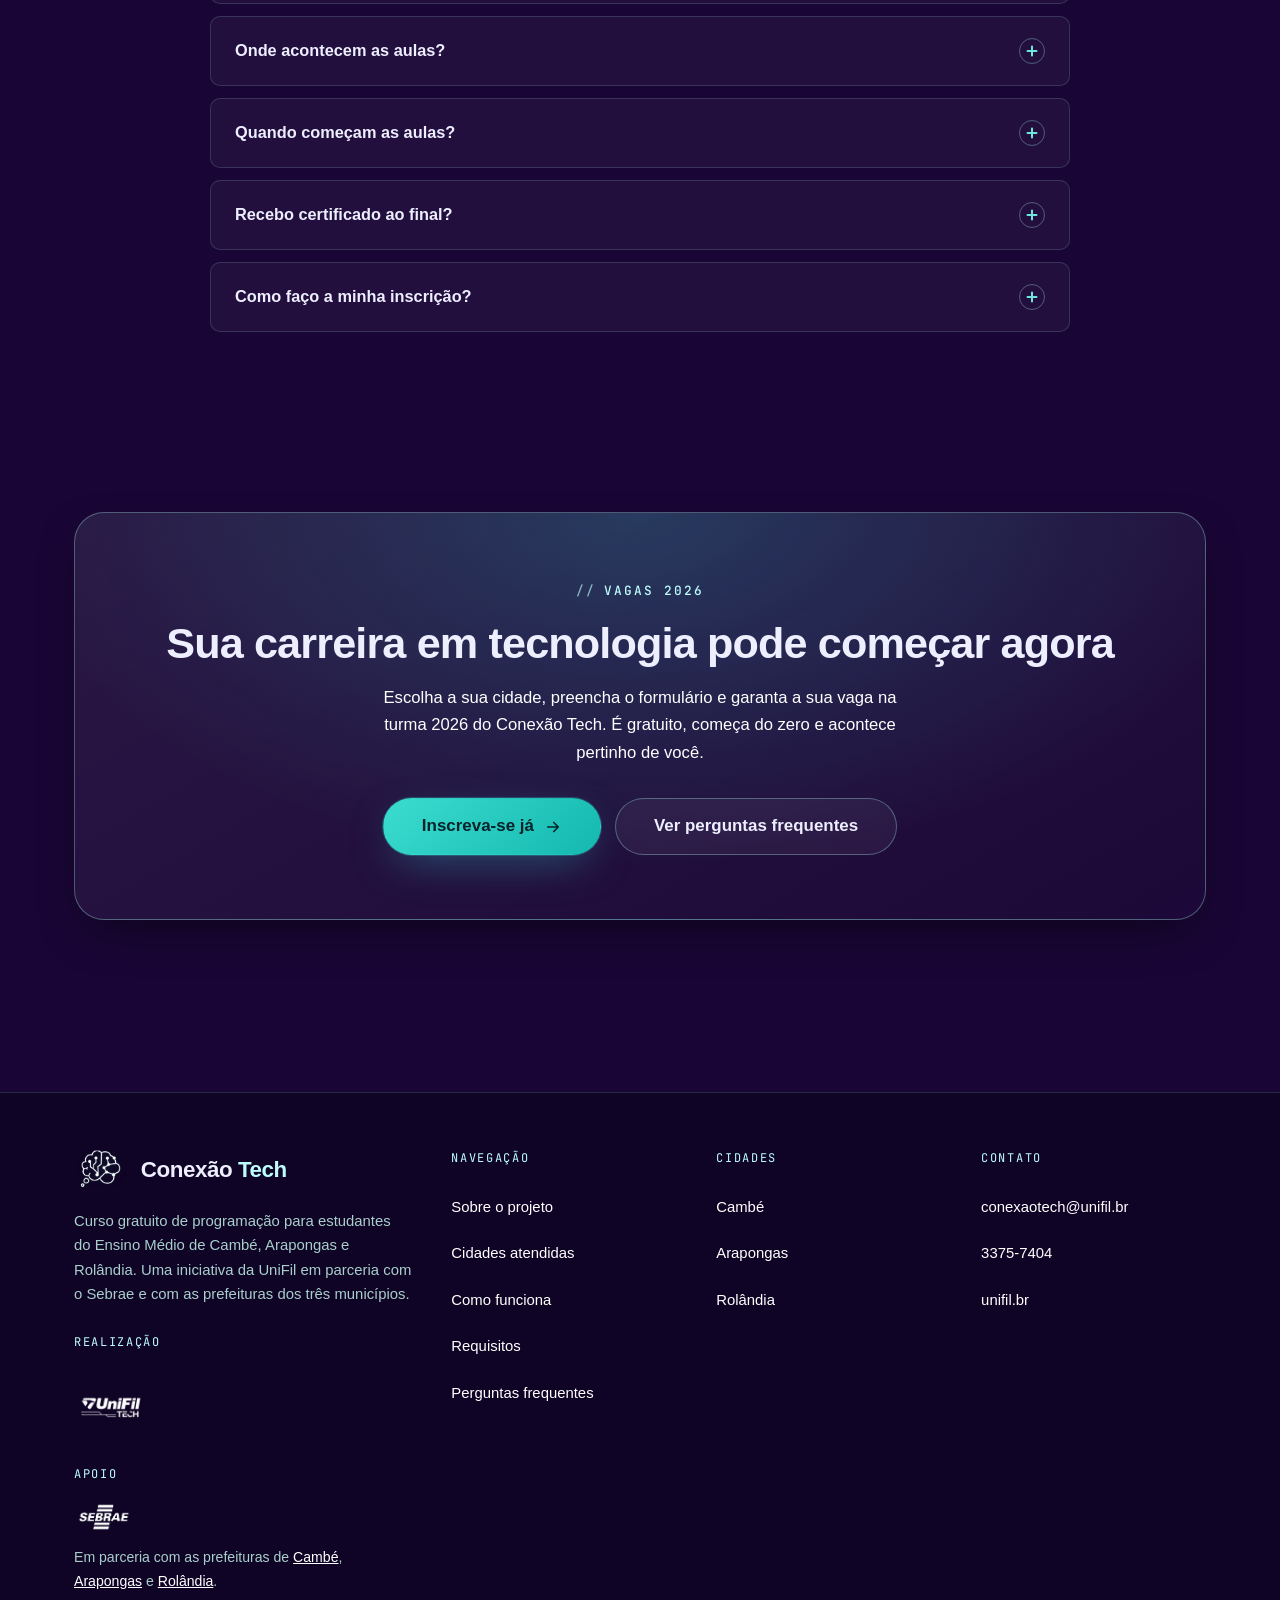
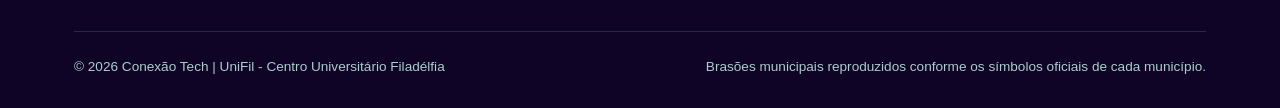
==== commit d17f810c: "Remoção de Ibiporã" ====
--- a/index.html
+++ b/index.html
@@ -4,7 +4,7 @@
   <meta charset="UTF-8">
   <meta name="viewport" content="width=device-width, initial-scale=1">
   <title>Conexão Tech 2026 | UniFil</title>
-  <meta name="description" content="Conexão Tech é um curso gratuito de programação para estudantes do Ensino Médio de Cambé, Ibiporã, Arapongas e Rolândia (PR). Uma iniciativa da UniFil em parceria com o Sebrae.">
+  <meta name="description" content="Conexão Tech é um curso gratuito de programação para estudantes do Ensino Médio de Cambé, Arapongas e Rolândia (PR). Uma iniciativa da UniFil em parceria com o Sebrae.">
   <meta name="theme-color" content="#150b33">
 
   <!-- TROQUE https://exemplo.com.br pelo domínio real ao publicar (og:image e
@@ -14,12 +14,12 @@
   <meta property="og:type" content="website">
   <meta property="og:url" content="https://exemplo.com.br/">
   <meta property="og:title" content="Conexão Tech 2026 — Curso gratuito de programação">
-  <meta property="og:description" content="Formação gratuita em programação para alunos do Ensino Médio de Cambé, Ibiporã, Arapongas e Rolândia (PR).">
+  <meta property="og:description" content="Formação gratuita em programação para alunos do Ensino Médio de Cambé, Arapongas e Rolândia (PR).">
   <meta property="og:locale" content="pt_BR">
   <meta property="og:image" content="https://exemplo.com.br/assets/og-cover.jpg">
   <meta property="og:image:width" content="1200">
   <meta property="og:image:height" content="630">
-  <meta property="og:image:alt" content="Conexão Tech 2026 — curso gratuito de programação em Cambé, Ibiporã, Arapongas e Rolândia. Realização UniFil e Sebrae.">
+  <meta property="og:image:alt" content="Conexão Tech 2026 — curso gratuito de programação em Cambé, Arapongas e Rolândia. Realização UniFil e Sebrae.">
   <meta name="twitter:card" content="summary_large_image">
 
   <link rel="icon" href="assets/favicon.svg" type="image/svg+xml">
@@ -126,10 +126,6 @@
                   <span class="logo-loop__crest"><img src="assets/brasoes/cambe.png" alt="" width="200" height="200" loading="lazy"></span>
                   Cambé
                 </a>
-                <a class="logo-loop__item" href="ibipora.html">
-                  <span class="logo-loop__crest"><img src="assets/brasoes/ibipora.png" alt="" width="200" height="200" loading="lazy"></span>
-                  Ibiporã
-                </a>
                 <a class="logo-loop__item" href="arapongas.html">
                   <span class="logo-loop__crest"><img src="assets/brasoes/arapongas.png" alt="" width="200" height="200" loading="lazy"></span>
                   Arapongas
@@ -147,10 +143,6 @@
                 <a class="logo-loop__item" href="cambe.html" aria-hidden="true" tabindex="-1">
                   <span class="logo-loop__crest"><img src="assets/brasoes/cambe.png" alt="" width="200" height="200" loading="lazy"></span>
                   Cambé
-                </a>
-                <a class="logo-loop__item" href="ibipora.html" aria-hidden="true" tabindex="-1">
-                  <span class="logo-loop__crest"><img src="assets/brasoes/ibipora.png" alt="" width="200" height="200" loading="lazy"></span>
-                  Ibiporã
                 </a>
                 <a class="logo-loop__item" href="arapongas.html" aria-hidden="true" tabindex="-1">
                   <span class="logo-loop__crest"><img src="assets/brasoes/arapongas.png" alt="" width="200" height="200" loading="lazy"></span>
@@ -390,7 +382,7 @@
 
     <p class="lt-rodape">
       Mais de <strong>1.000</strong> alunos já formados entre 2021 e 2025. Em 2026 o Conexão Tech leva essa
-      trajetória a Cambé, Ibiporã, Arapongas e Rolândia.
+      trajetória a Cambé, Arapongas e Rolândia.
     </p>
   </section>
 
@@ -409,7 +401,7 @@
 
             <p class="hero__text">
               Uma iniciativa da <strong>UniFil</strong> em parceria com o <strong>Sebrae</strong> e com as prefeituras
-              de <strong>Cambé</strong>, <strong>Arapongas</strong>, <strong>Ibiporã</strong> e <strong>Rolândia</strong>, e também presente em <strong>Londrina</strong>, sede da UniFil, que leva aulas de programação a estudantes do Ensino Médio,
+              de <strong>Cambé</strong>, <strong>Arapongas</strong> e <strong>Rolândia</strong>, e também presente em <strong>Londrina</strong>, sede da UniFil, que leva aulas de programação a estudantes do Ensino Médio,
               despertando o interesse pela área de tecnologia e entregando conhecimento útil para o dia a dia.
             </p>
 
@@ -418,7 +410,7 @@
             <dl class="stats">
               <div class="stat">
                 <dt class="stat__label">Cidades atendidas</dt>
-                <dd class="stat__value" data-count="5">0</dd>
+                <dd class="stat__value" data-count="4">0</dd>
               </div>
               <div class="stat">
                 <dt class="stat__label">Gratuito para o aluno</dt>
@@ -437,10 +429,10 @@
             <!-- role="region" e não "img": o mapa contém marcadores e controles
                  focáveis, que role="img" removeria da árvore de acessibilidade. -->
             <div id="mapa" role="region"
-                 aria-label="Mapa do norte do Paraná com marcações nas cidades de Londrina, Cambé, Ibiporã, Arapongas e Rolândia."></div>
+                 aria-label="Mapa do norte do Paraná com marcações nas cidades de Londrina, Cambé, Arapongas e Rolândia."></div>
 
             <p class="map-panel__note">
-              Quatro cidades no norte do Paraná: Cambé, Ibiporã, Arapongas e Rolândia.
+              Três cidades no norte do Paraná: Cambé, Arapongas e Rolândia.
               Toque em um marcador para ver a página da cidade.
             </p>
           </div>
@@ -530,13 +522,6 @@
                   Cambé
                   <svg viewBox="0 0 24 24" fill="none" aria-hidden="true"><path d="M14 4h6v6M20 4l-9 9M18 14v5a1 1 0 0 1-1 1H5a1 1 0 0 1-1-1V7a1 1 0 0 1 1-1h5" stroke="currentColor" stroke-width="2.2" stroke-linecap="round" stroke-linejoin="round"/></svg>
                   <span class="sr-only">— site da Prefeitura de Cambé (abre em nova aba)</span>
-                </a>
-              </li>
-              <li>
-                <a href="https://www.ibipora.pr.gov.br/" target="_blank" rel="noopener">
-                  Ibiporã
-                  <svg viewBox="0 0 24 24" fill="none" aria-hidden="true"><path d="M14 4h6v6M20 4l-9 9M18 14v5a1 1 0 0 1-1 1H5a1 1 0 0 1-1-1V7a1 1 0 0 1 1-1h5" stroke="currentColor" stroke-width="2.2" stroke-linecap="round" stroke-linejoin="round"/></svg>
-                  <span class="sr-only">— site da Prefeitura de Ibiporã (abre em nova aba)</span>
                 </a>
               </li>
               <li>
@@ -577,7 +562,7 @@
         </p>
       </div>
 
-      <div class="grid grid--4">
+      <div class="grid grid--3">
         <a class="city-card reveal" href="cambe.html">
           <span class="crest"><img src="assets/brasoes/cambe.png" alt="Brasão oficial do município de Cambé" width="108" height="108" loading="lazy"></span>
           <h3 class="city-card__name">Cambé</h3>
@@ -588,17 +573,7 @@
           </span>
         </a>
 
-        <a class="city-card reveal" data-delay="1" href="ibipora.html">
-          <span class="crest crest--mid"><img src="assets/brasoes/ibipora.png" alt="Brasão oficial do município de Ibiporã" width="108" height="108" loading="lazy"></span>
-          <h3 class="city-card__name">Ibiporã</h3>
-          <p class="city-card__state">Paraná</p>
-          <span class="city-card__cta">
-            Ver cidade
-            <svg viewBox="0 0 24 24" fill="none" aria-hidden="true"><path d="M5 12h14M13 6l6 6-6 6" stroke="currentColor" stroke-width="2.2" stroke-linecap="round" stroke-linejoin="round"/></svg>
-          </span>
-        </a>
-
-        <a class="city-card reveal" data-delay="2" href="arapongas.html">
+        <a class="city-card reveal" data-delay="1" href="arapongas.html">
           <span class="crest crest--mid"><img src="assets/brasoes/arapongas.png" alt="Brasão oficial do município de Arapongas" width="108" height="108" loading="lazy"></span>
           <h3 class="city-card__name">Arapongas</h3>
           <p class="city-card__state">Paraná</p>
@@ -608,7 +583,7 @@
           </span>
         </a>
 
-        <a class="city-card reveal" data-delay="3" href="rolandia.html">
+        <a class="city-card reveal" data-delay="2" href="rolandia.html">
           <span class="crest crest--tall"><img src="assets/brasoes/rolandia.png" alt="Brasão oficial do município de Rolândia" width="108" height="108" loading="lazy"></span>
           <h3 class="city-card__name">Rolândia</h3>
           <p class="city-card__state">Paraná</p>
@@ -665,8 +640,8 @@
           <li class="req">
             <span class="req__mark"><svg viewBox="0 0 24 24" fill="none" aria-hidden="true"><path d="M5 12.6l4.4 4.4L19 7.4" stroke="currentColor" stroke-width="2.6" stroke-linecap="round" stroke-linejoin="round"/></svg></span>
             <div>
-              <p class="req__title">Estudar em uma das quatro cidades</p>
-              <p class="req__text">Cambé, Ibiporã, Arapongas ou Rolândia.</p>
+              <p class="req__title">Estudar em uma das três cidades</p>
+              <p class="req__text">Cambé, Arapongas ou Rolândia.</p>
             </div>
           </li>
           
@@ -715,7 +690,7 @@
           <div class="faq-item__panel" id="faq-1" role="region" aria-labelledby="faq-btn-1" aria-hidden="true">
             <div class="faq-item__inner"><div>
               Sim. O Conexão Tech é uma iniciativa gratuita da UniFil em parceria com o Sebrae e com as
-              prefeituras de Cambé, Ibiporã, Arapongas e Rolândia.
+              prefeituras de Cambé, Arapongas e Rolândia.
               Não há mensalidade, taxa de inscrição nem custo com material para o estudante.
             </div></div>
           </div>
@@ -731,7 +706,7 @@
           <div class="faq-item__panel" id="faq-2" role="region" aria-labelledby="faq-btn-2" aria-hidden="true">
             <div class="faq-item__inner"><div>
               Alunos que estejam cursando o Ensino Médio em escolas das redes pública ou privada de
-              Cambé, Ibiporã, Arapongas ou Rolândia.
+              Cambé, Arapongas ou Rolândia.
             </div></div>
           </div>
         </div>
@@ -869,9 +844,9 @@
           <span class="brand__name">Conexão <span>Tech</span></span>
         </a>
         <p class="footer__about">
-          Curso gratuito de programação para estudantes do Ensino Médio de Cambé, Ibiporã,
+          Curso gratuito de programação para estudantes do Ensino Médio de Cambé,
           Arapongas e Rolândia. Uma iniciativa da UniFil em parceria com o Sebrae e com as
-          prefeituras dos quatro municípios.
+          prefeituras dos três municípios.
         </p>
 
         <!-- Realização e parcerias — repetido em todas as páginas -->
@@ -889,7 +864,7 @@
             <a href="https://sebrae.com.br" target="_blank" rel="noopener" aria-label="Sebrae (abre em nova aba)"><img src="assets/logos/sebrae.png" alt="Sebrae" width="500" height="281"></a>
           </div>
           <p class="footer__partners-note">
-            Em parceria com as prefeituras de <a href="https://www.cambe.pr.gov.br/" target="_blank" rel="noopener">Cambé</a>, <a href="https://www.ibipora.pr.gov.br/" target="_blank" rel="noopener">Ibiporã</a>, <a href="https://www.arapongas.pr.gov.br/" target="_blank" rel="noopener">Arapongas</a> e <a href="https://www.rolandia.pr.gov.br/" target="_blank" rel="noopener">Rolândia</a>.
+            Em parceria com as prefeituras de <a href="https://www.cambe.pr.gov.br/" target="_blank" rel="noopener">Cambé</a>, <a href="https://www.arapongas.pr.gov.br/" target="_blank" rel="noopener">Arapongas</a> e <a href="https://www.rolandia.pr.gov.br/" target="_blank" rel="noopener">Rolândia</a>.
           </p>
         </div>
       </div>
@@ -909,7 +884,6 @@
         <p class="footer__title">Cidades</p>
         <ul class="footer__list">
           <li><a href="cambe.html">Cambé</a></li>
-          <li><a href="ibipora.html">Ibiporã</a></li>
           <li><a href="arapongas.html">Arapongas</a></li>
           <li><a href="rolandia.html">Rolândia</a></li>
         </ul>
@@ -919,7 +893,7 @@
         <p class="footer__title">Contato</p>
         <ul class="footer__list footer__contact">
           <!-- TROQUE pelos canais oficiais do Conexão Tech antes de publicar. -->
-          <li><a href="mailto:C0nex4oTech2026@unifil.br">conexaotech@unifil.br</a></li>
+          <li><a>conexaotech@unifil.br</a></li>
           <li><a>3375-7404</a></li>
           <li><a href="https://unifil.br" target="_blank" rel="noopener">unifil.br</a></li>
         </ul>
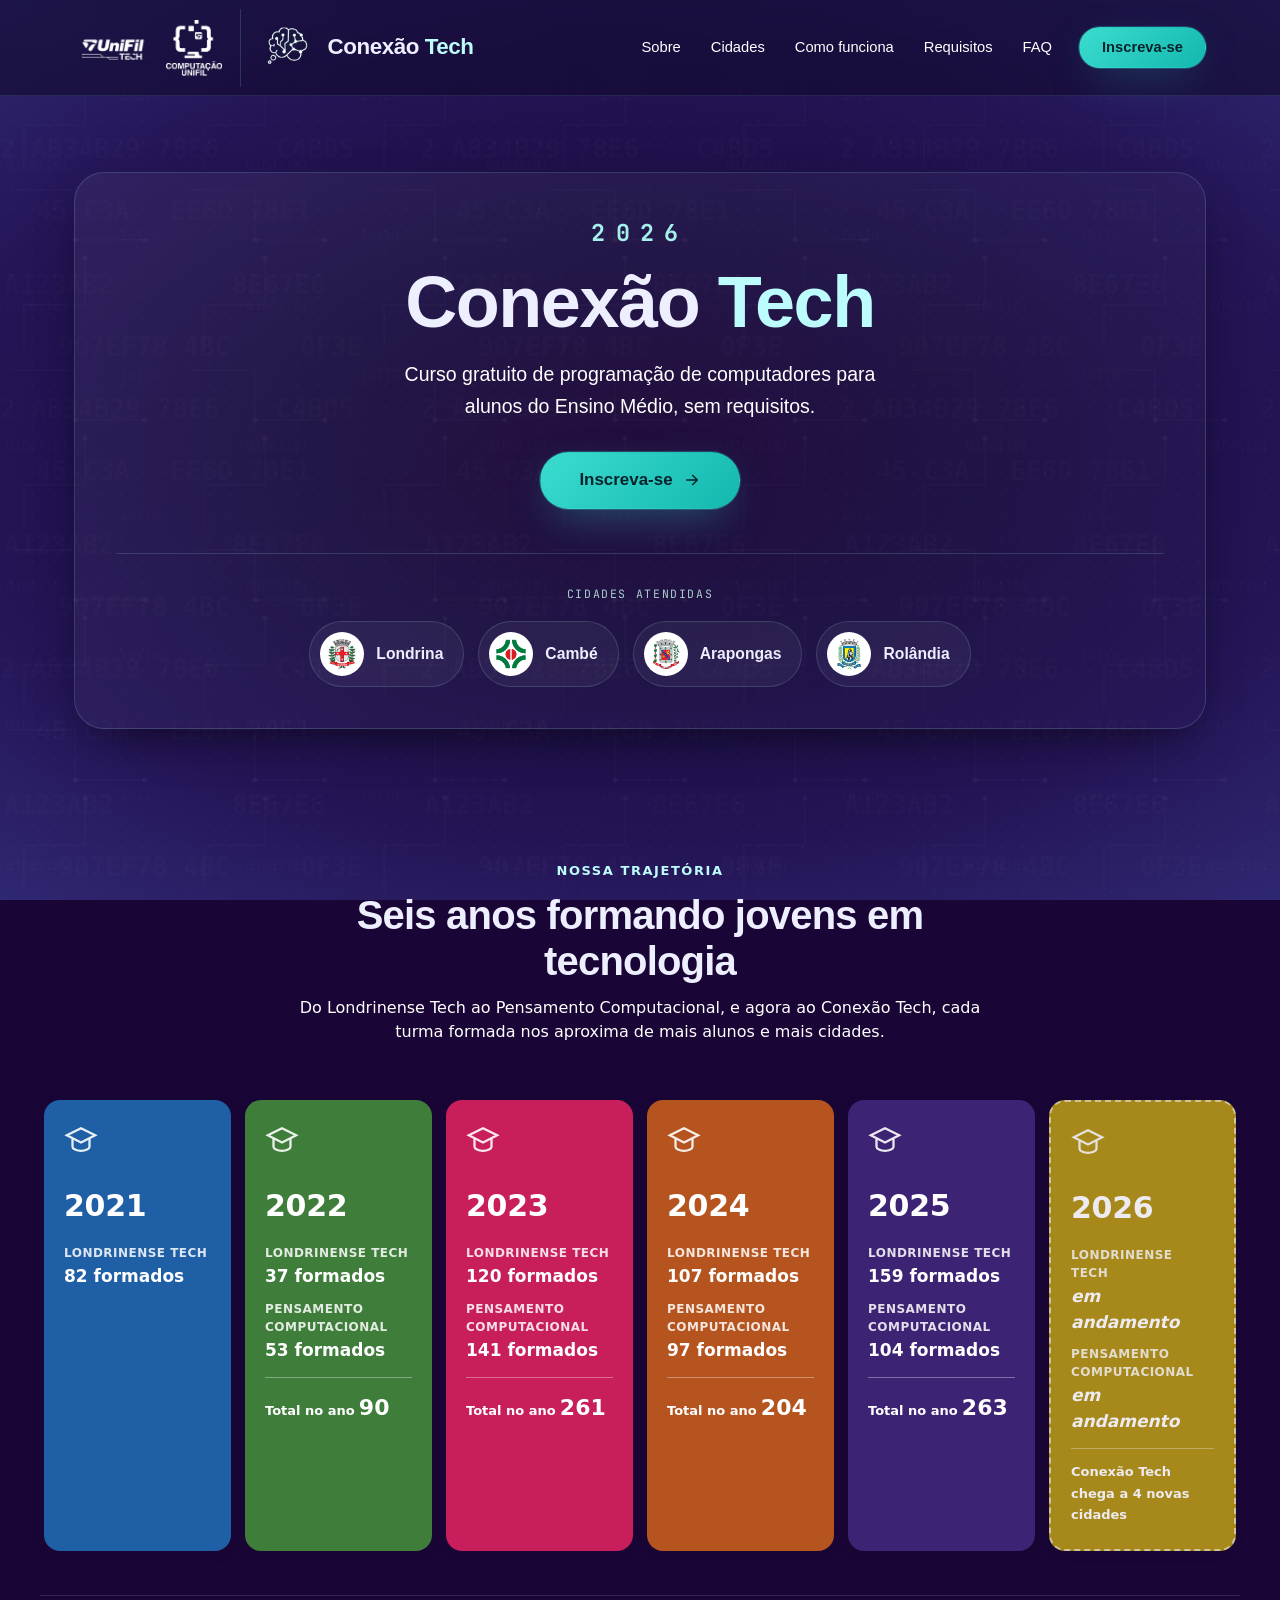
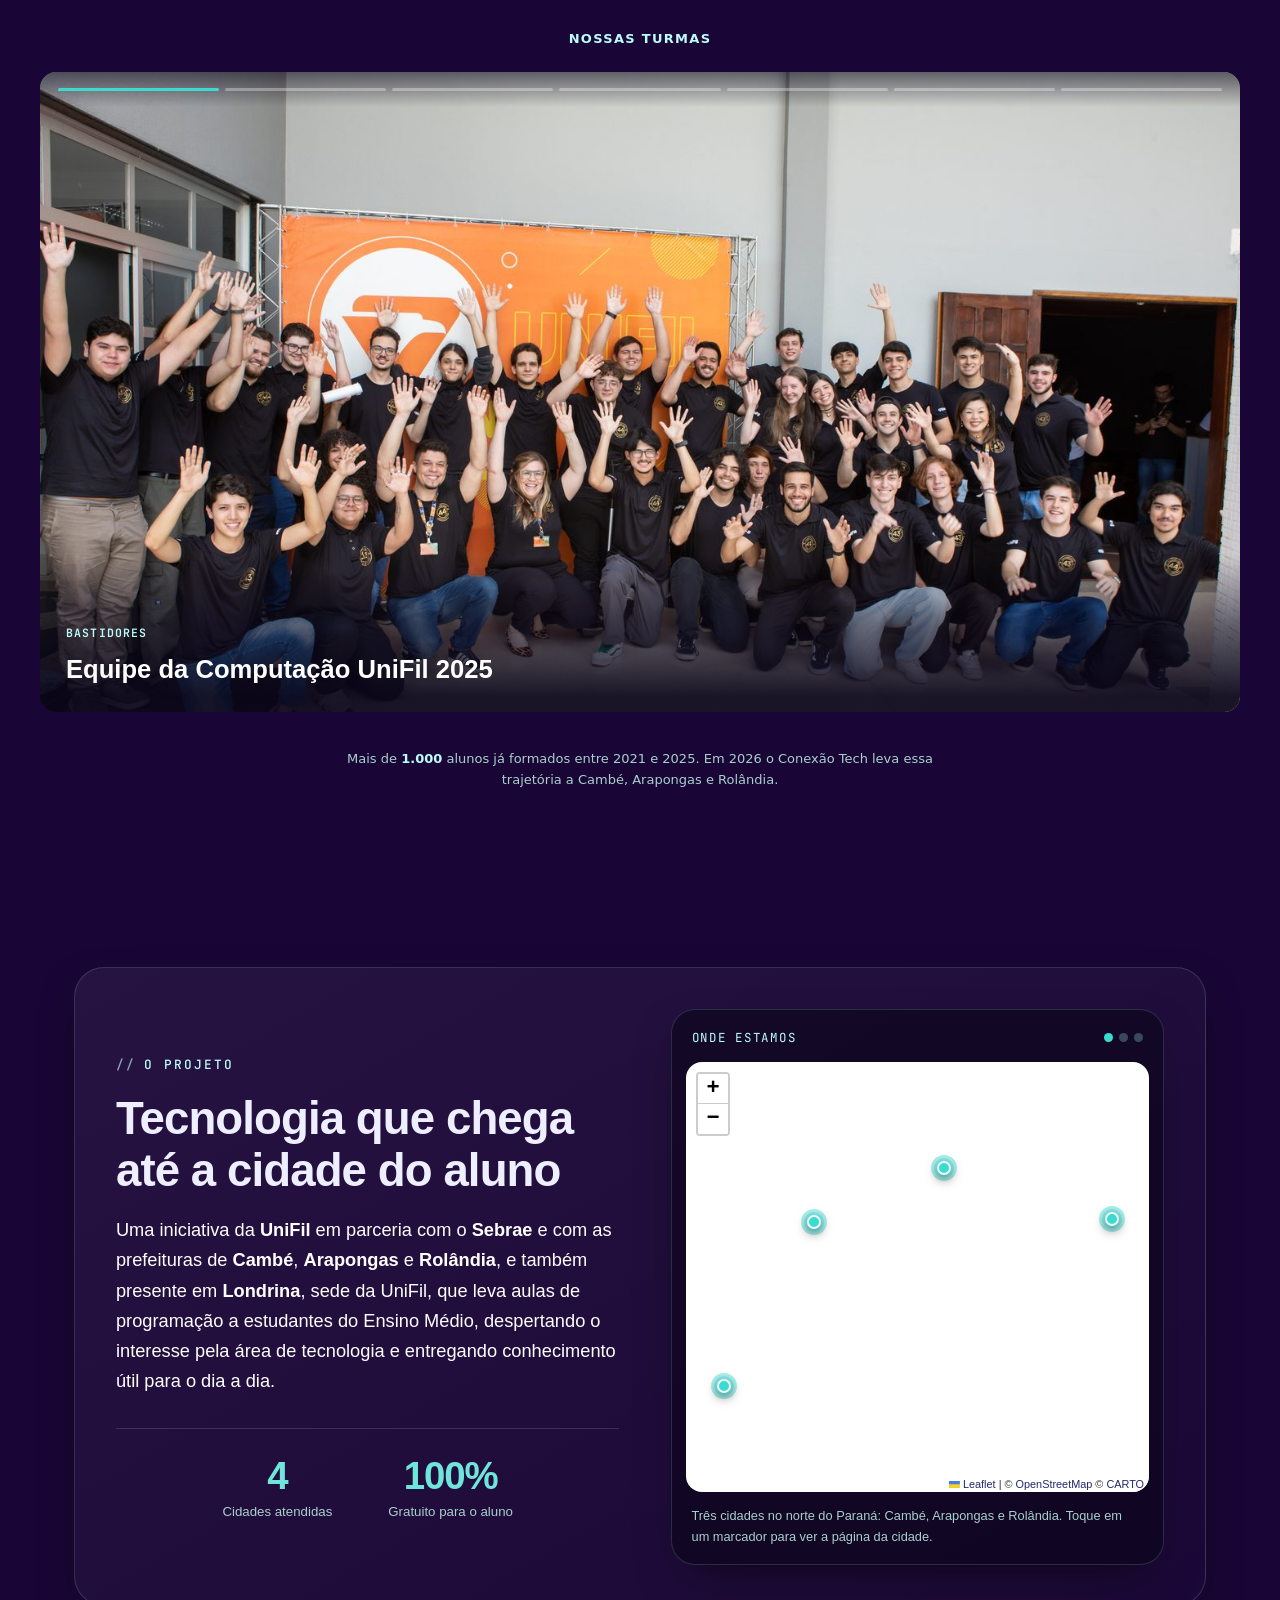
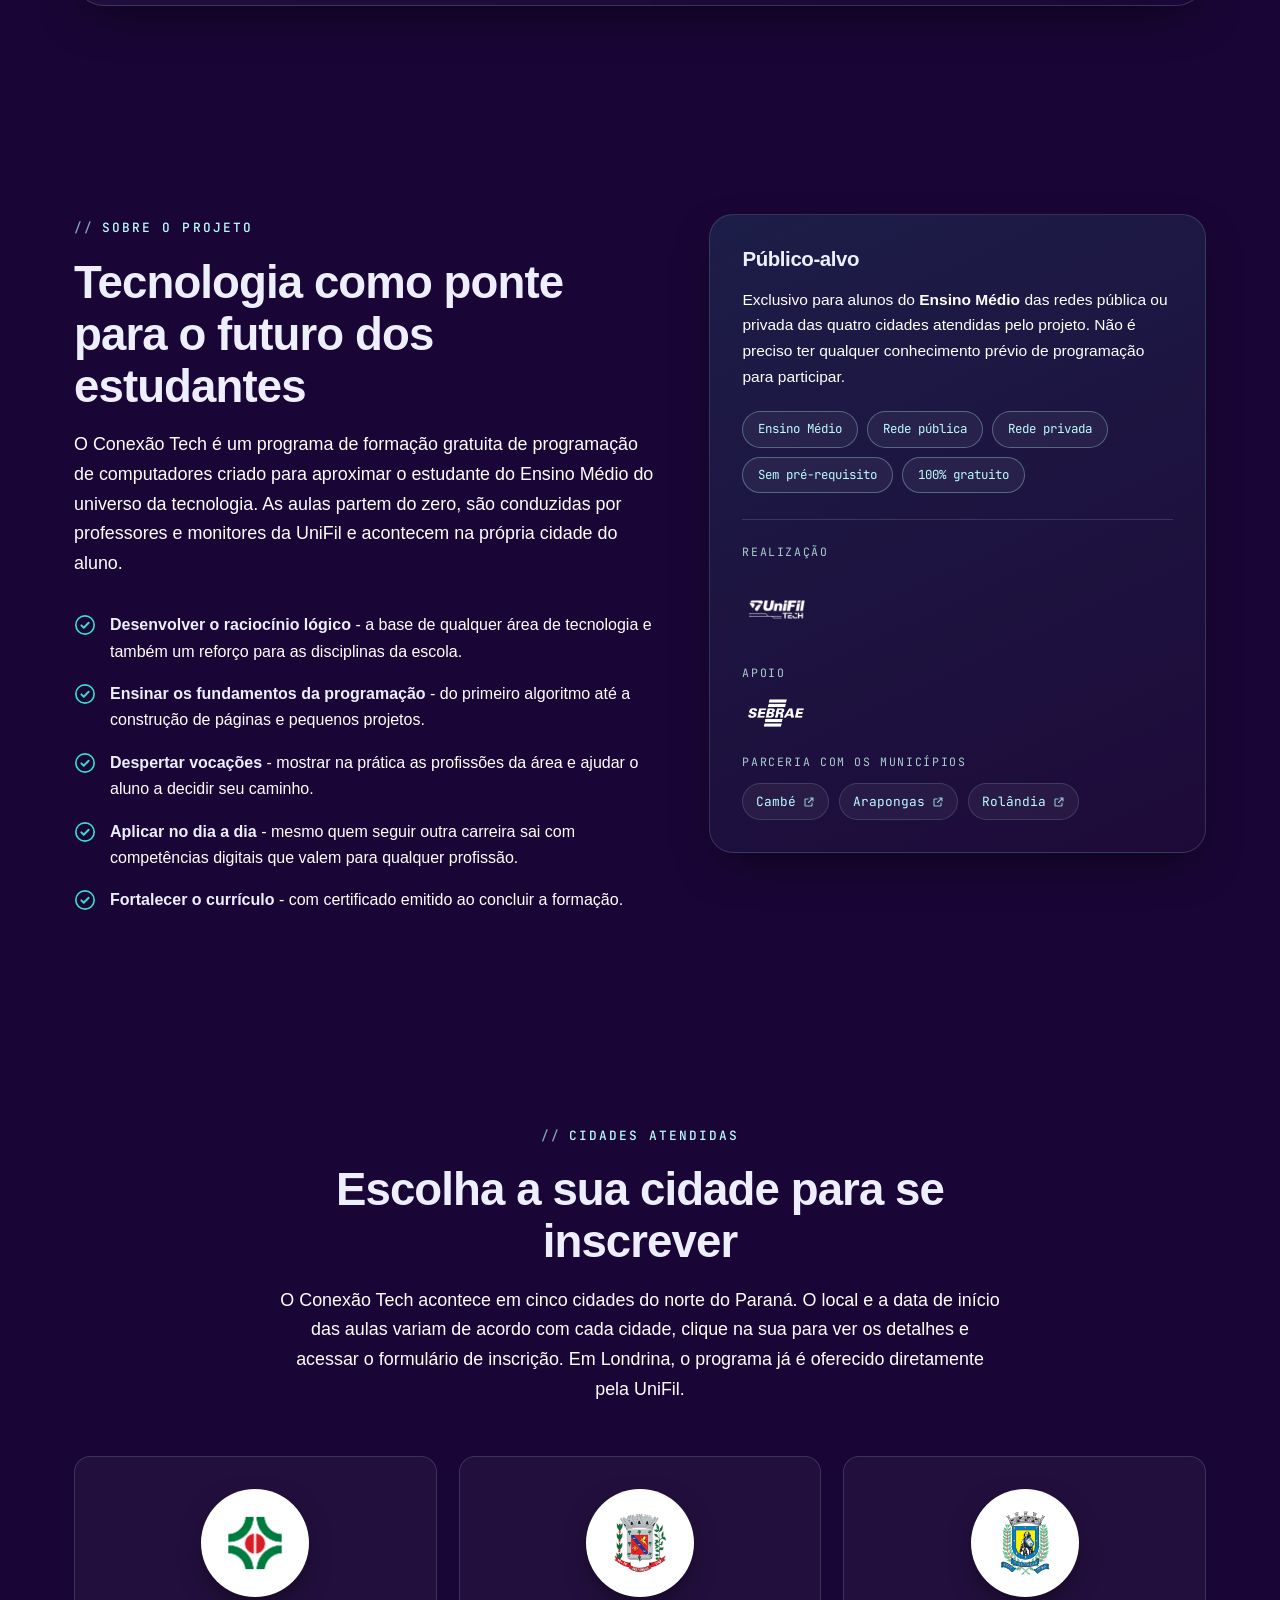
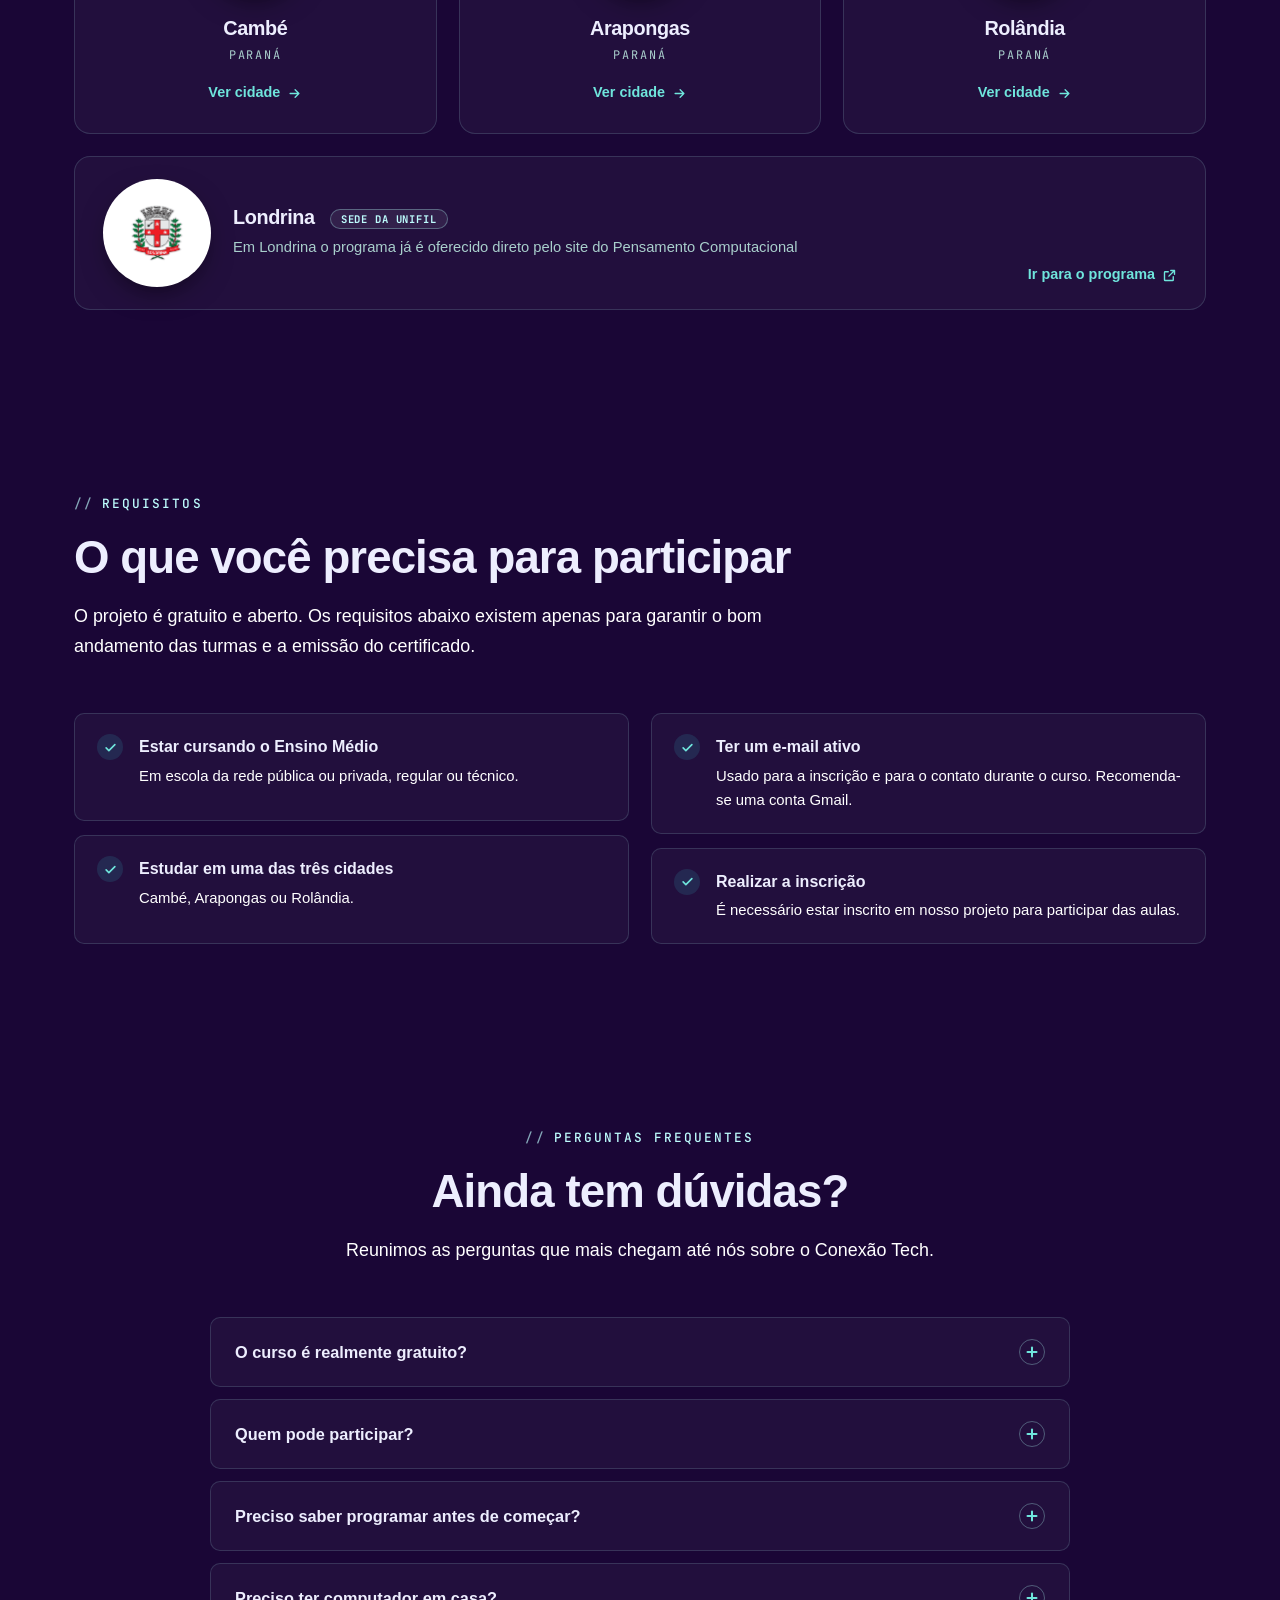
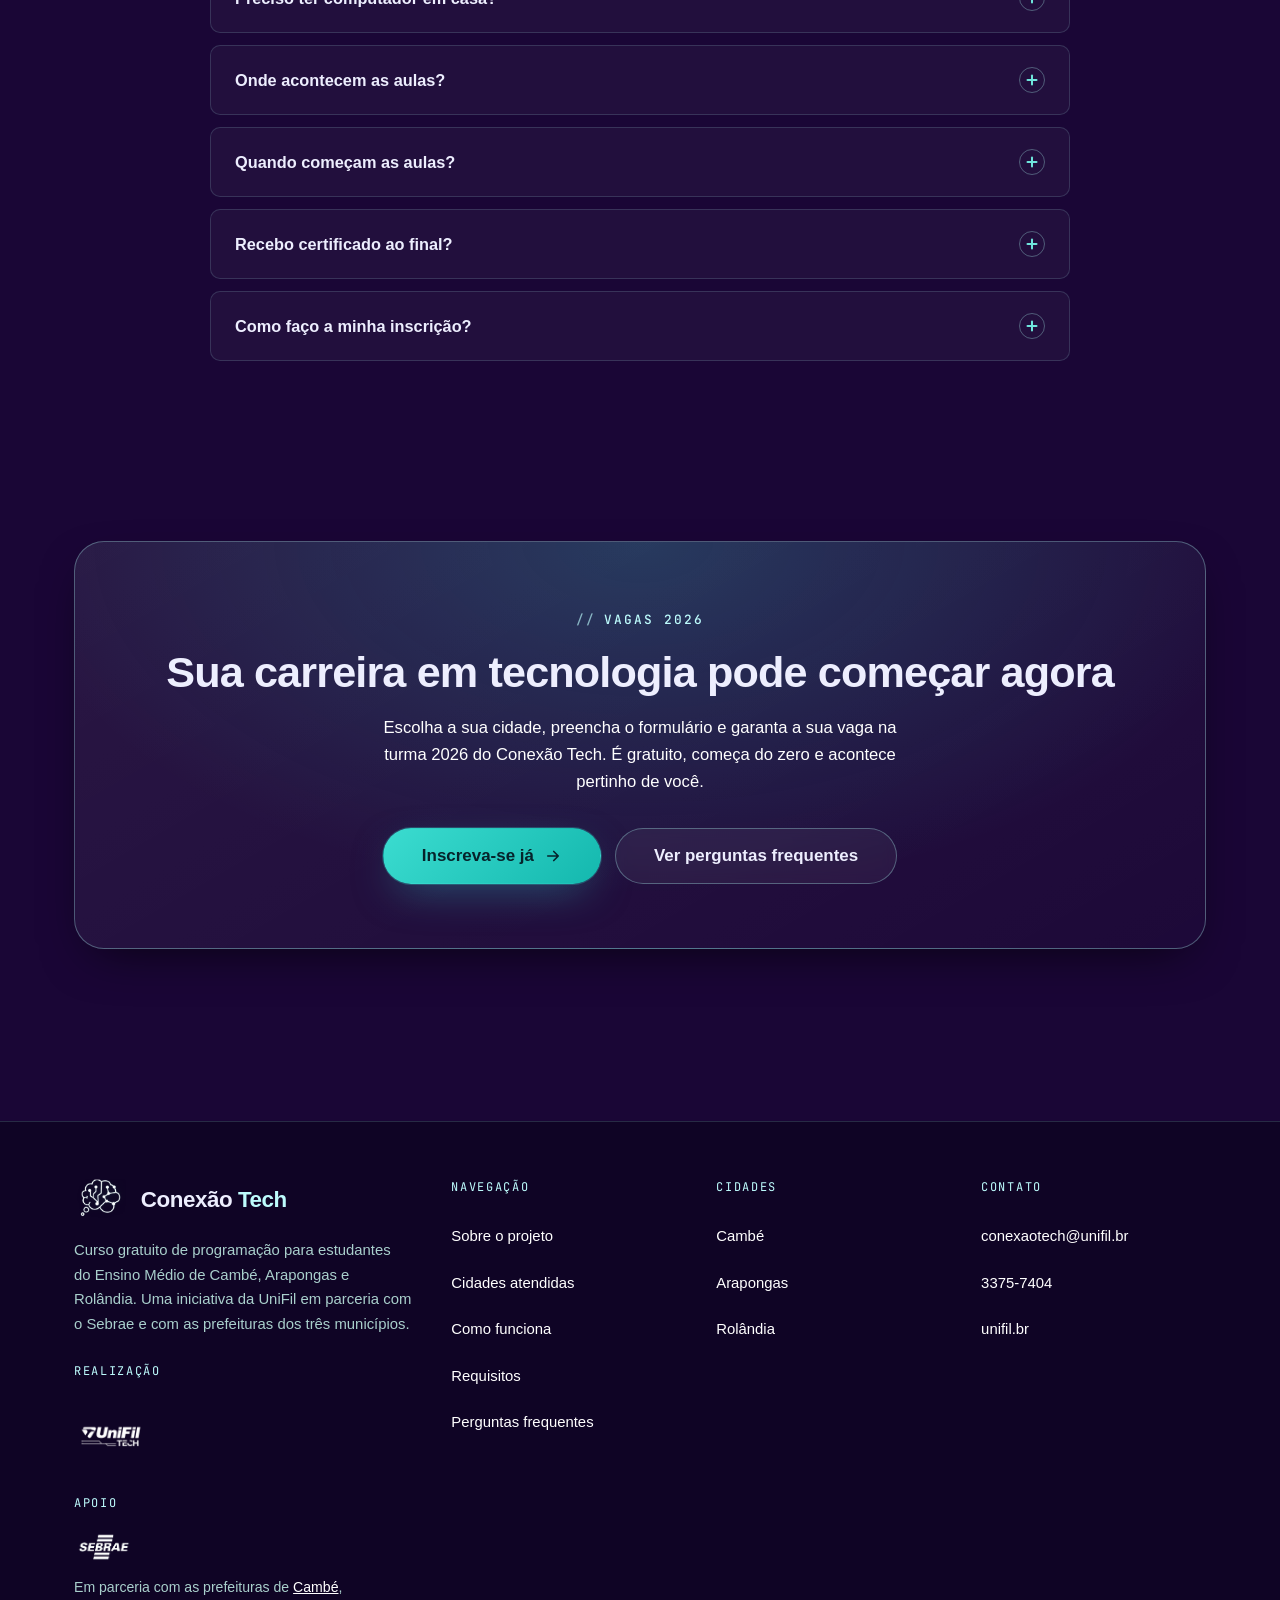
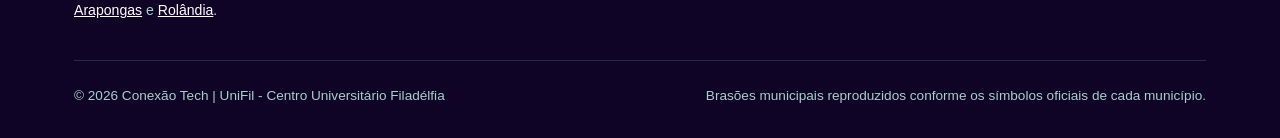
==== commit d03bedd6: "Finalizado site Conexão Tech" ====
--- a/index.html
+++ b/index.html
@@ -96,7 +96,7 @@
           <h1 class="hero__title">Conexão <span>Tech</span></h1>
 
           <p class="hero__text">
-            Curso gratuito de programação para alunos do Ensino Médio, sem requisitos.
+            Curso gratuito de programação de computadores para alunos do Ensino Médio, sem requisitos.
           </p>
 
           <div class="hero__actions">
@@ -453,7 +453,7 @@
           <p class="eyebrow">Sobre o projeto</p>
           <h2 class="section-title">Tecnologia como ponte para o futuro dos estudantes</h2>
           <p class="section-lead section-lead--gap">
-            O Conexão Tech é um programa de formação gratuita de programação criado para
+            O Conexão Tech é um programa de formação gratuita de programação de computadores criado para
             aproximar o estudante do Ensino Médio do universo da tecnologia. As aulas partem do zero,
             são conduzidas por professores e monitores da UniFil e acontecem na própria cidade do aluno.
           </p>
